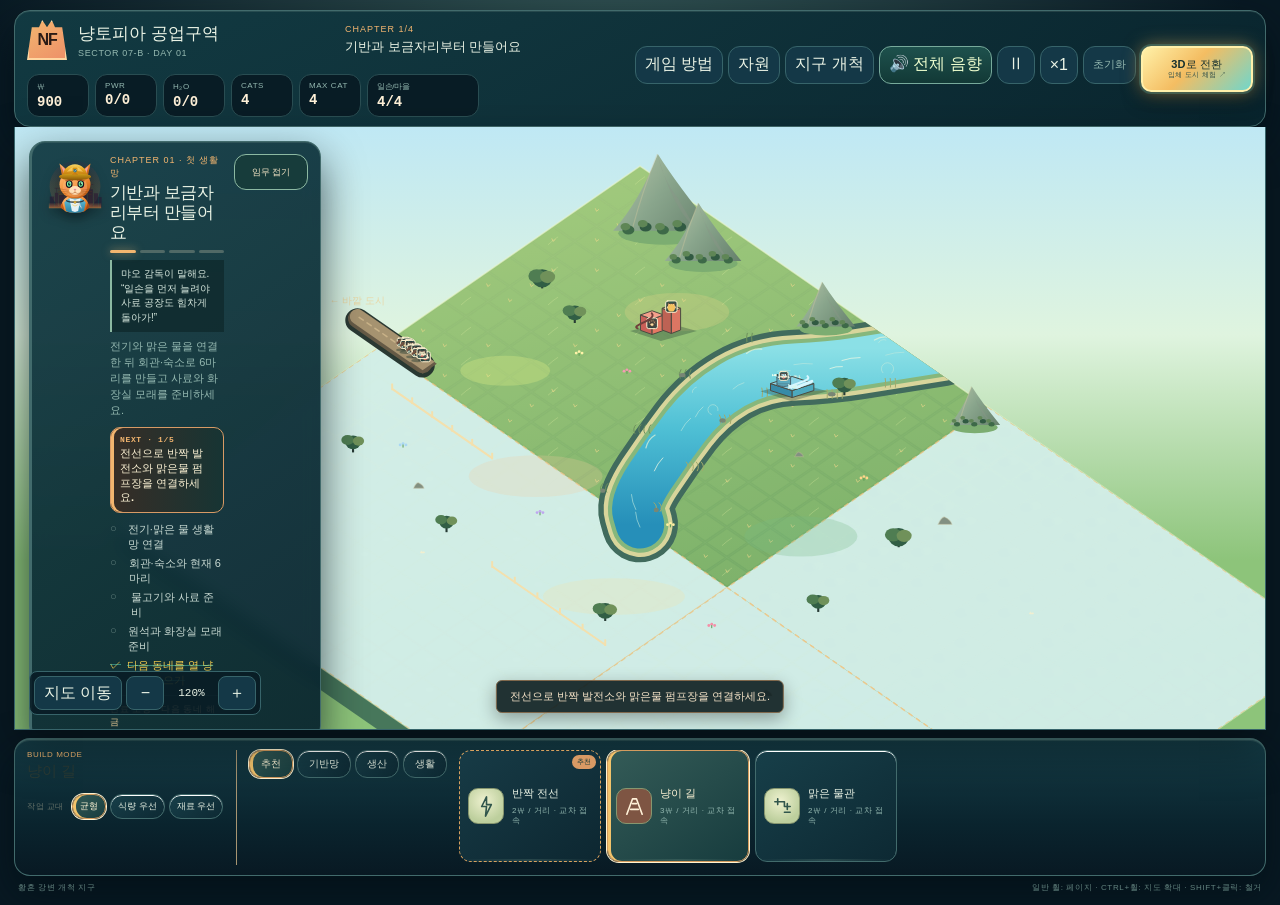
==== index.html @ d32d4d0c "🚀 deploy: publish Nekopolis playtest" ====
<html lang="ko"><head><meta charset="UTF-8"/><meta name="viewport" content="width=device-width,initial-scale=1.0"/><title>냥토피아 공업구역</title>  <script type="module" crossorigin src="./assets/main-FrwGceVy.js"></script>
  <link rel="modulepreload" crossorigin href="./assets/rendering-DnNRE24n.js">
  <link rel="stylesheet" crossorigin href="./assets/main-B0iZHegI.css">
</head><body><div id="root"></div></body></html>
---- assets/main-B0iZHegI.css ----
:root{--ink-950:#081923;--ink-900:#0b202a;--panel-900:#0d2633;--panel-800:#143847;--panel-700:#1d4752;--line:#37646a;--line-soft:#294d52;--land:#3d6850;--water:#287787;--power:#f2c94c;--water-status:#78cfff;--signal:#f2b56f;--select:#ee9168;--text:#eaf3e5;--muted:#94b8b0;--danger:#f17d72;--paper:#fff1d8;color:var(--text);background:var(--ink-950);font-synthesis:none;font-family:Inter,Segoe UI,Noto Sans KR,sans-serif}*{box-sizing:border-box}html,body,#root{min-width:320px;min-height:100%;margin:0}body{background:radial-gradient(circle at 48% -15%,#375b5a 0,var(--ink-950) 52%);overflow-x:hidden}button{font:inherit;color:var(--text);background:var(--panel-800);border:1px solid var(--line);cursor:pointer;border-radius:8px;transition:border-color .16s,background .16s,transform .16s}button:hover{background:var(--panel-700);border-color:var(--signal)}button:focus-visible{outline:3px solid var(--signal);outline-offset:2px}button:disabled{cursor:not-allowed;opacity:.43}small{letter-spacing:.07em}.app-shell{width:min(1760px,100%);min-height:100vh;margin:auto;padding:10px 14px 6px}.command-bar{border:1px solid var(--line);background:linear-gradient(#102d39,#0c222d);border-bottom-color:#b17a4e;border-radius:8px 8px 0 0;grid-template-columns:minmax(240px,1.2fr) minmax(250px,1.1fr) auto auto;align-items:center;gap:14px;height:70px;padding:9px 12px;display:grid;box-shadow:0 10px 28px #0005}.brand{align-items:center;gap:11px;min-width:0;display:flex}.brand-mark{color:#2a1b16;background:linear-gradient(145deg,var(--signal),var(--select));letter-spacing:-.08em;clip-path:polygon(12% 18%,30% 18%,38% 0,50% 18%,62% 0,70% 18%,88% 18%,100% 100%,0 100%);border:2px solid #ffd7a0;place-items:center;width:40px;height:40px;font-weight:900;display:grid}.brand b{font-size:17px;display:block}.brand small{color:var(--muted);margin-top:3px;font-size:9px;display:block}.contract-chip{border-left:1px solid var(--line);min-width:0;padding-left:14px}.contract-chip span{color:var(--signal);letter-spacing:.11em;font-size:9px;display:block}.contract-chip b{text-overflow:ellipsis;white-space:nowrap;margin-top:4px;font-size:13px;display:block;overflow:hidden}.core-resources{gap:6px;display:flex}.resource{border:1px solid var(--line-soft);background:#081c25;border-radius:6px;min-width:62px;padding:6px 9px;position:relative}.resource small{color:var(--muted);font-size:8px;display:block}.resource b{color:var(--paper);margin-top:2px;font:700 14px Consolas,monospace;display:block}.resource i{color:var(--power);font:10px Consolas,monospace;position:absolute;bottom:6px;right:6px}.sim-controls{gap:5px;display:flex}.sim-controls button{min-width:38px;height:38px;padding:0 9px}.sim-controls .reset{color:var(--muted);font-size:11px}.economy-strip{border-inline:1px solid var(--line);border-bottom:1px solid var(--line-soft);background:#0a2029;justify-content:flex-end;gap:8px;padding:8px 10px;display:flex}.economy-strip>div{border-left:1px solid var(--line-soft);grid-template-columns:auto auto;column-gap:9px;min-width:105px;padding:6px 9px;display:grid}.economy-strip span{color:var(--muted);font-size:10px}.economy-strip b{text-align:right;font:700 13px Consolas,monospace}.economy-strip small{color:var(--power);grid-column:1/3;margin-top:2px;font-size:8px}.workspace{flex-direction:column;gap:8px;display:flex}.board{background:var(--ink-900);border:1px solid var(--line);border-top:0;height:clamp(540px,67vh,690px);position:relative;overflow:hidden;box-shadow:0 20px 45px #0005}.board canvas{touch-action:none;cursor:crosshair;width:100%;height:100%;display:block}.mission-card{z-index:3;border:1px solid #8b704d;border-left:3px solid var(--signal);-webkit-backdrop-filter:blur(8px);backdrop-filter:blur(8px);background:linear-gradient(145deg,#102d39f2,#0b202af2);border-radius:8px;grid-template-columns:62px 1fr;gap:10px;width:320px;padding:12px;display:grid;position:absolute;top:14px;left:14px;box-shadow:0 12px 28px #0006}.mission-card img{object-fit:contain;filter:drop-shadow(0 5px 6px #0007);width:62px;height:62px}.mission-copy>span{color:var(--signal);letter-spacing:.11em;font-size:9px}.mission-copy h1{letter-spacing:-.03em;margin:3px 0 4px;font-size:17px;line-height:1.18}.mission-copy p{color:var(--muted);margin:0;font-size:11px;line-height:1.45}.mission-copy ul{gap:4px;margin:9px 0 7px;padding:0;list-style:none;display:grid}.mission-copy li{color:#c8d9d2;gap:6px;font-size:11px;display:flex}.mission-copy li i{color:#617e7c;width:15px;font-style:normal}.mission-copy li.done{color:var(--power);-webkit-text-decoration:line-through #62e6c477;text-decoration:line-through #62e6c477}.mission-copy li.done i{color:var(--power)}.mission-copy>small{color:#e6c995;border-top:1px solid var(--line-soft);padding-top:7px;font-size:9px;display:block}.map-controls{z-index:4;border:1px solid var(--line);background:#091d26e8;border-radius:8px;align-items:center;gap:4px;padding:4px;display:flex;position:absolute;bottom:14px;left:14px}.map-controls button{min-width:38px;height:34px;padding:0 9px}.map-controls button.active{color:#17241f;background:var(--signal)}.map-controls b{text-align:center;min-width:46px;font:11px Consolas,monospace}.notice{z-index:3;color:#f7e5c9;text-align:center;pointer-events:none;background:#101f22e8;border:1px solid #80684c;border-radius:6px;max-width:min(560px,45%);padding:8px 13px;font-size:11px;position:absolute;bottom:16px;left:50%;transform:translate(-50%);box-shadow:0 6px 18px #0005}.inspector{z-index:5;border:1px solid var(--line);border-top:3px solid var(--select);-webkit-backdrop-filter:blur(9px);backdrop-filter:blur(9px);background:linear-gradient(145deg,#102d39f7,#0a202af7);border-radius:8px;width:300px;max-height:calc(100% - 28px);padding:14px;position:absolute;top:14px;right:14px;overflow:auto;box-shadow:0 18px 42px #0008}.close{width:32px;height:32px;padding:0;font-size:19px;position:absolute;top:9px;right:9px}.inspector-title{align-items:center;gap:10px;padding-right:36px;display:flex}.large-icon,.tool-icon{color:var(--signal);place-items:center;display:grid}.large-icon{border:1px solid var(--line);background:#0b202a;border-radius:7px;width:44px;height:44px}.large-icon svg{width:28px}.inspector-title small{color:var(--power);font-size:8px}.inspector h2{margin:3px 0 0;font-size:18px}.health{border-left:3px solid var(--danger);background:#1f2829;gap:2px;margin:13px 0;padding:10px;display:grid}.health.online{border-color:var(--power);background:#102f2c}.health b{font-size:12px}.health span{color:var(--muted);font-size:10px}.connection-grid{grid-template-columns:1fr 1fr;gap:5px;display:grid}.connection-grid span{color:#e5b6aa;background:#3b2527;border:1px solid #6f3d40;border-radius:5px;padding:7px;font-size:10px}.connection-grid span.ok{color:#baf2de;background:#13342f;border-color:#28665b}.description{color:var(--muted);font-size:11px;line-height:1.5}.inspector dl{margin:10px 0}.inspector dl div{border-top:1px solid var(--line-soft);justify-content:space-between;padding:7px 0;font-size:10px;display:flex}.inspector dt{color:var(--muted)}.inspector dd{color:var(--paper);margin:0}.danger{color:#ffc8bd;background:#3b2527;border-color:#7f4444;width:100%;padding:9px}.build-dock{border:1px solid var(--line);background:linear-gradient(#102d39,#0b202a);border-top:2px solid #805d43;border-radius:0 0 8px 8px;grid-template-rows:auto auto;grid-template-columns:minmax(250px,.8fr) auto minmax(430px,1.8fr);column-gap:12px;min-height:138px;padding:10px 12px;display:grid;box-shadow:0 14px 30px #0004}.dock-head{border-right:1px solid var(--line-soft);grid-row:1/3;grid-template-columns:auto 1fr;align-content:start;gap:5px 10px;padding-right:12px;display:grid}.dock-head>div:first-child small{color:var(--signal);font-size:8px;display:block}.dock-head>div:first-child b{margin-top:3px;font-size:15px;display:block}.dock-head>span{color:var(--muted);font-size:10px;line-height:1.4}.work-policy{grid-column:1/3;align-items:center;gap:4px;margin-top:8px;display:flex}.work-policy small{color:var(--muted);margin-right:4px;font-size:8px}.work-policy button{padding:5px 7px;font-size:9px}.work-policy button.active,.tool-tabs button.active{color:#182720;background:var(--signal);border-color:#ffd698}.tool-tabs{align-self:start;gap:4px;display:flex}.tool-tabs button{padding:6px 11px;font-size:10px}.tool-row{scrollbar-color:var(--line) transparent;grid-area:1/3/3;align-items:stretch;gap:6px;padding-bottom:3px;display:flex;overflow-x:auto}.tool{text-align:left;background:#0b202a;flex:0 0 142px;grid-template-columns:36px minmax(82px,1fr);align-items:center;gap:8px;min-height:68px;padding:8px;display:grid}.tool.selected{border-color:var(--select);box-shadow:inset 0 -3px var(--select);background:#293735}.tool-icon{width:36px;height:36px;color:var(--muted);border:1px solid var(--line-soft);background:#122f38;border-radius:6px}.tool-icon svg{width:23px;height:23px}.tool.selected .tool-icon{color:var(--paper);background:#7e5543}.tool span b{font-size:11px;display:block}.tool span small{color:var(--muted);margin-top:5px;font-size:8px;line-height:1.3;display:block}footer{color:#63837f;letter-spacing:.08em;text-transform:uppercase;justify-content:space-between;padding:6px 4px;font-size:8px;display:flex}.upgrade-panel{background:linear-gradient(135deg,#081c25,#12313a);border:1px solid #d3a85d;border-radius:8px;gap:7px;margin:10px 0;padding:10px;display:grid;box-shadow:inset 0 0 0 1px #f7d98b22}.upgrade-panel b{color:var(--signal);font-size:12px}.upgrade-panel small{color:var(--muted);overflow-wrap:anywhere;font-size:11px;line-height:1.45}.upgrade-panel button{color:#fff5cc;cursor:pointer;background:#274b49;border:1px solid #d6ae63;border-radius:5px;min-height:36px}.upgrade-panel button:disabled{opacity:.55;cursor:not-allowed}.upgrade-panel button{background:#815936;border-color:#c38b58;min-height:38px;padding:7px;font-size:11px}.upgrade-panel button:disabled{border-color:var(--line-soft);color:#b5c3bc;opacity:1;background:#182d34}.build-dock{background:linear-gradient(#14333e 0,#0a202a 62%,#081923 100%);box-shadow:0 -14px 34px #03101499,inset 0 1px #65807a55}.tool{background:linear-gradient(145deg,#173b46,#0d2731);border-color:#365c60;position:relative;overflow:hidden;box-shadow:inset 0 1px #ffffff0b}.tool:after{content:"";opacity:.7;background:linear-gradient(90deg,#0000,#789b8c55,#0000);height:2px;position:absolute;inset:auto 0 0}.tool:hover{transform:translateY(-2px);box-shadow:0 7px 14px #020c1188,inset 0 1px #ffffff18}.tool.selected{box-shadow:inset 3px 0 var(--signal),0 0 0 1px #d99a6466;background:linear-gradient(145deg,#244d51,#15363c)}.tool.guide-match{border-color:#d78752;box-shadow:0 0 0 2px #f2b56f99,0 0 18px #f2b56f55}.tool.guide-match:not(.selected){transform:translateY(-1px)}.tool-icon{background:radial-gradient(circle at 45% 35%,#355c59,#132c33 70%);border:1px solid #426b68;border-radius:5px}.inspector{background:linear-gradient(#12333e 0,#0b222c 58%,#071a22 100%);box-shadow:-18px 0 40px #020b1099,inset 1px 0 #78928b33}.inspector-title{border-bottom:1px solid #35565a;padding-bottom:10px}.large-icon{background:radial-gradient(circle at 38% 32%,#3a625d,#122a32 72%);box-shadow:inset 0 0 0 1px #6b898155}.health{border-left-width:3px}.flow-meter{background:#071a22;border:1px solid #2d5257;height:24px;margin:8px 0;position:relative;overflow:hidden}.flow-meter>span{background:linear-gradient(90deg,#2d776a,#6bd7b7);transition:width .35s;position:absolute;inset:0 auto 0 0;box-shadow:0 0 14px #62e6c477}.flow-meter>small{z-index:1;color:#f1f5df;letter-spacing:.08em;padding:5px 7px;font:700 9px Consolas,monospace;display:block;position:relative}.economy-strip{grid-template-columns:repeat(6,minmax(0,1fr));display:grid}.courier-card{z-index:7;-webkit-backdrop-filter:blur(8px);backdrop-filter:blur(8px);background:linear-gradient(135deg,#102f3aee,#0a1d28ee);border:1px solid #6f6253;border-left:3px solid #a7744e;grid-template-columns:46px 1fr;gap:9px;width:304px;padding:10px;display:grid;position:absolute;top:18px;right:18px;box-shadow:0 14px 32px #020c1299}.courier-card.ready{border-color:#d4975d #d4975d #d4975d #f2b56f}.courier-card>div:nth-child(2){min-width:0}.courier-card small{color:#d7a66d;letter-spacing:.12em;font:700 8px Consolas,monospace;display:block}.courier-card b{color:#fff0d0;margin-top:3px;font-size:12px;display:block}.courier-card p{color:#9fbab3;margin:4px 0 0;font-size:9px}.courier-card button{background:#6e4d35;border-color:#a77854;grid-column:1/-1;min-height:34px;font-size:10px}.courier-card button:disabled{color:#78918c;opacity:1;background:#112934;border-color:#2f5053}.courier-beacon{background:radial-gradient(circle,#f4ca8277 0,#a75c3550 36%,#102b3500 72%);border:1px solid #a77650;place-items:center;width:44px;height:44px;position:relative;display:grid!important}.courier-beacon i{border:2px solid #f4ca82;width:18px;height:18px;animation:1.8s ease-in-out infinite beacon-pulse;position:absolute;transform:rotate(45deg)}.courier-beacon span{color:#fff0c0;font-weight:900;position:relative}.courier-card.ready .courier-beacon{box-shadow:0 0 20px #f0a86066}@keyframes beacon-pulse{50%{opacity:.45;transform:rotate(45deg)scale(1.28)}}.build-dock{color:#293c36;background:linear-gradient(#f4ead1 0,#dfcfaa 64%,#c9b58c 100%);border-color:#8f7c5b;box-shadow:0 -12px 28px #25352b55,inset 0 1px #fff9e7}.build-dock button{color:#2b4039}.dock-head{border-right-color:#a79572}.dock-head small,.dock-head>span,.tool small{color:#667269}.dock-head b{color:#293a35}.tool,.tool-tabs button,.work-policy button{background:linear-gradient(145deg,#fff8e7,#e8d8b7);border-color:#aa9369;box-shadow:inset 0 1px #fff}.tool:hover{background:#fffaf0;border-color:#8c6b46;box-shadow:0 7px 14px #675b4433,inset 0 1px #fff}.tool.selected,.tool-tabs button.active,.work-policy button.active{color:#fff8e8;background:linear-gradient(145deg,#966746,#75503b);border-color:#5f4133;box-shadow:inset 3px 0 #f2c36b,0 0 0 1px #fff3d0}.tool-icon{color:#31564c;background:radial-gradient(circle at 45% 35%,#eef1cf,#bdcf9d 72%);border-color:#87966f}.resource:last-child{min-width:112px}.resource:last-child small{white-space:nowrap;letter-spacing:-.04em}@media (width<=1500px){.command-bar{grid-template-columns:1fr 1fr auto}.core-resources{grid-area:2/1/auto/3}.command-bar{height:auto}.contract-chip{border-left:0}.sim-controls{grid-area:1/3/3}.build-dock{grid-template-columns:210px auto 1fr}.dock-head>span{display:none}.mission-card{width:292px}.inspector{width:280px}}@media (width<=720px){.app-shell{flex-direction:column;height:100svh;min-height:0;padding:0;display:flex}.command-bar{border-radius:0;flex:none;grid-template-rows:auto auto;grid-template-columns:1fr auto;gap:6px;height:auto;padding:7px 8px;display:grid}.brand-mark{width:36px;height:36px;font-size:11px}.brand b{font-size:13px}.brand small{font-size:7px}.contract-chip{grid-area:2/1/auto/2;padding:0}.contract-chip span{font-size:7px}.contract-chip b{font-size:11px}.core-resources{grid-area:1/2;gap:3px}.resource{min-width:44px;min-height:44px;padding:5px 6px}.resource small{font-size:6px}.resource b{font-size:11px}.resource i{display:none}.sim-controls{grid-area:2/2;justify-self:end}.sim-controls button{min-width:44px;height:44px;padding:0 7px;font-size:10px}.sim-controls button:first-child,.sim-controls .reset{display:none}.economy-strip{z-index:20;grid-template-columns:repeat(3,1fr);padding:6px;display:grid;position:absolute;top:68px;left:6px;right:6px}.economy-strip>div{min-width:0;padding:4px}.workspace{flex:1;gap:0;min-height:0}.board{border-inline:0;flex:1;height:auto;min-height:0}.mission-card{grid-template-columns:48px 1fr;gap:7px;width:calc(100% - 14px);padding:8px;top:7px;left:7px}.mission-card img{width:48px;height:48px}.mission-copy>span{font-size:7px}.mission-copy h1{margin:2px 0;font-size:13px}.mission-copy p{display:none}.mission-copy ul{grid-template-columns:1fr 1fr;gap:3px 7px;margin:5px 0}.mission-copy li{font-size:9px}.mission-copy>small{padding-top:4px;font-size:7px}.map-controls{bottom:42px;left:7px}.map-controls button{min-width:35px;height:32px;font-size:10px}.notice{white-space:nowrap;text-overflow:ellipsis;max-width:none;padding:6px;font-size:9px;bottom:7px;left:7px;right:7px;overflow:hidden;transform:none}.inspector{border-top:3px solid var(--select);border-radius:10px 10px 0 0;width:100%;max-height:58%;padding:11px 12px;inset:auto 0 0}.inspector-title{padding-right:34px}.large-icon{width:36px;height:36px}.large-icon svg{width:23px}.inspector h2{font-size:15px}.health{margin:8px 0;padding:7px}.description{display:none}.connection-grid span{padding:5px}.inspector dl{margin:6px 0}.build-dock{border-inline:0;border-radius:0;flex:0 0 174px;grid-template-rows:auto auto 1fr;grid-template-columns:1fr;gap:5px;min-height:0;padding:6px 7px;display:grid}.dock-head{border:0;grid-area:1/1;align-items:center;gap:7px;padding:0;display:flex}.dock-head>div:first-child{min-width:84px}.dock-head>div:first-child small{font-size:6px}.dock-head>div:first-child b{margin:0;font-size:11px}.dock-head>span{display:none}.work-policy{grid-column:auto;margin:0 0 0 auto}.work-policy small{display:none}.work-policy button{min-height:30px;padding:4px 6px;font-size:8px}.tool-tabs{grid-row:2;overflow-x:auto}.tool-row{grid-area:3/1;gap:5px}.tool{flex-basis:124px;grid-template-columns:32px 1fr;min-height:57px;padding:6px}.tool-icon{width:32px;height:32px}.tool-icon svg{width:20px}.tool span b{font-size:10px}.tool span small{margin-top:3px;font-size:7px}footer{display:none}.map-controls button{min-width:44px;height:44px}.close{width:44px;height:44px}.build-dock{flex-basis:202px}.work-policy button{min-width:44px;min-height:44px;padding:5px 8px}.tool-tabs button{min-height:44px;padding:5px 14px}.tool{min-height:64px}.danger{min-height:44px}}@media (width<=390px){.core-resources .resource:nth-child(2),.core-resources .resource:nth-child(3){display:none}.mission-copy li{font-size:8px}.build-dock{flex-basis:198px}.work-policy button{padding-inline:7px}}@media (width<=720px){.courier-card{grid-template-columns:34px minmax(0,1fr) 94px;align-items:center;gap:6px;width:auto;padding:6px;top:112px;left:7px;right:7px}.courier-beacon{width:32px;height:32px}.courier-beacon i{width:13px;height:13px}.courier-card b{font-size:9px}.courier-card p{display:none}.courier-card button{grid-column:auto;min-height:44px;padding:4px;font-size:9px}.economy-strip{grid-template-columns:repeat(3,1fr)}.tool:hover{transform:none}.inspector{box-shadow:0 -18px 40px #020b10bb}}.board>.map-layer{will-change:transform;width:100%;height:100%;display:block;position:absolute;inset:0}.terrain-layer{z-index:0;pointer-events:none}.dynamic-layer{z-index:1;background:0 0}.perf-hud{z-index:9;pointer-events:none;background:#06171ddd;border:1px solid #62e6c488;gap:2px;min-width:116px;padding:7px 9px;display:grid;position:absolute;bottom:46px;right:10px;box-shadow:0 8px 20px #0008}.perf-hud b{color:#dfffea;font:700 12px Consolas,monospace}.perf-hud span{color:#91cabb;letter-spacing:.08em;font:700 8px Consolas,monospace}.mission-card{grid-template-columns:56px minmax(0,1fr) auto}.mission-toggle{color:#f8e8c8;background:#173c3b;border-color:#8cb9a2;align-self:start;min-width:74px;min-height:36px;padding:6px 8px;font-size:9px;font-weight:800}.mission-card.compact{align-items:center;width:min(330px,100% - 14px)}.mission-card.compact img{width:42px;height:42px}.mission-card.compact .mission-copy p,.mission-card.compact .mission-copy ul,.mission-card.compact .mission-copy>small{display:none}.mission-card.compact .mission-copy h1{margin:2px 0;font-size:13px}@media (width<=720px){.mission-card.compact{grid-template-columns:42px minmax(0,1fr) 74px;width:min(292px,100% - 14px);min-height:60px;right:auto}.mission-card.compact .mission-copy>span{font-size:7px}.mission-toggle{min-height:44px}.mission-card.expanded{grid-template-columns:48px minmax(0,1fr) 74px}.mission-card.expanded .mission-toggle{min-height:44px}}.utility-guide{background:#09272a;border-left:2px solid #6ec8bd;gap:2px;min-width:210px;padding:5px 8px;display:grid}.utility-guide span{color:#dff8ee;align-items:center;gap:6px;font-size:9px;font-weight:800;display:flex}.utility-guide small{color:#86a9a2;font-size:7px;line-height:1.35}.utility-guide i{border-radius:3px;width:18px;height:3px}.utility-guide i.wire{background:#f4c84f;box-shadow:0 0 6px #f4c84f}.utility-guide i.pipe{background:#66c9ef;height:6px;box-shadow:inset 0 -2px #287d9d}.utility-cut{color:#fff3d5;white-space:nowrap;background:#6b4335;border-color:#d59065;min-height:34px;padding:6px 10px;font-size:9px;font-weight:800}.utility-cut:not(:disabled):hover{background:#8a503b}.utility-cut:disabled{color:#8ba09a;background:#172c31;border-color:#456064}@media (width<=720px){.dock-head .utility-guide{flex:1;min-width:0;padding:4px 6px}.utility-guide small{display:none}.dock-head .utility-cut{max-width:82px;min-height:44px;padding-inline:5px}}@media (prefers-reduced-motion:reduce){*{transition:none!important;animation:none!important}}.audio-control{white-space:nowrap;min-width:82px;color:#efffcf!important;background:linear-gradient(#1e514d,#123936)!important;border-color:#77aa9b!important}.audio-control:hover{background:#28625a!important;border-color:#f0c777!important}@media (width<=720px){.sim-controls .audio-control{min-width:66px;padding-inline:6px;font-size:8px}}.sim-controls .view-switch{color:#17312e;white-space:nowrap;transform-origin:50%;background:linear-gradient(135deg,#fff1a8 0,#f4bd62 45%,#71d6cb 100%);border:2px solid #fff0aa;border-radius:10px;align-content:center;place-items:center;min-width:112px;height:46px;padding:4px 12px;font-weight:900;line-height:1.05;text-decoration:none;transition:filter .16s,transform .16s,box-shadow .16s;animation:2.4s ease-in-out infinite viewSwitchGlow;display:grid;position:relative;box-shadow:0 0 0 2px #65d7c633,0 0 18px #f4bd6288,0 8px 18px #020b0d88}.sim-controls .view-switch span{letter-spacing:.02em;font-size:11px}.sim-controls .view-switch small{color:#35534b;letter-spacing:.04em;font-size:7px;font-weight:900}.sim-controls .view-switch:hover{filter:brightness(1.08);transform:translateY(-2px)scale(1.03);box-shadow:0 0 0 3px #8ff3df55,0 0 24px #f6cf73cc,0 10px 22px #020b0daa}.sim-controls .view-switch:focus-visible{outline-offset:3px;outline:3px solid #fff7c4}@keyframes viewSwitchGlow{0%,to{box-shadow:0 0 0 2px #65d7c633,0 0 14px #f4bd6266,0 8px 18px #020b0d88}50%{box-shadow:0 0 0 3px #65d7c655,0 0 24px #f4bd62aa,0 8px 20px #020b0d99}}@media (width<=720px){.sim-controls .view-switch{min-width:86px;height:44px;padding:3px 7px}.sim-controls .view-switch span{font-size:9px}.sim-controls .view-switch small{font-size:6px}}.tool.guide-match:not(.selected){box-shadow:none;background:linear-gradient(145deg,#173b46,#0d2731);border:1px dashed #d9a25f;position:relative;transform:none}.tool.guide-match:not(.selected):before{content:"추천";color:#183b38;z-index:2;background:#d99a64;border-radius:999px;padding:2px 5px;font-size:7px;font-weight:900;position:absolute;top:4px;right:4px}.district-panel{z-index:19;color:#25443d;background:linear-gradient(155deg,#fff4d9f5,#f5d7aeef 58%,#c9efe2f5);border:1px solid #e7bb7b;border-radius:18px;width:min(410px,100% - 28px);padding:16px;position:absolute;top:82px;right:14px;box-shadow:0 18px 44px #152d2b66,inset 0 3px #fff8e488}.district-panel-head{justify-content:space-between;align-items:start;gap:12px;display:flex}.district-panel-head small{color:#b36d45;letter-spacing:.12em;font:800 9px Consolas,monospace}.district-panel h2{color:#27453c;margin:4px 0 0;font-size:18px}.district-panel p{color:#557067;margin:10px 0 12px;font-size:11px;line-height:1.45}.district-panel .close{color:#704d3a;background:#fff4dc;border-color:#d6a66f;border-radius:12px}.district-list{gap:7px;display:grid}.district-row{background:#fff8e7cc;border:1px solid #d6b47e;border-radius:14px;grid-template-columns:minmax(0,1fr) auto;align-items:center;gap:10px;padding:9px 10px;display:grid;box-shadow:0 2px #fff}.district-row b{color:#3c574b;font-size:12px;display:block}.district-row small{color:#718075;margin-top:3px;font-size:9px;line-height:1.3;display:block}.district-row button{color:#fff8e7;white-space:nowrap;background:#df9861;border-color:#b66c48;border-radius:11px;min-height:34px;padding:6px 9px;font-size:10px;font-weight:800}.district-row button:disabled{color:#f8f5e5;opacity:.75;background:#b7b6a5;border-color:#9f9f91}.district-status{color:#317255;background:#c5ead2;border-radius:999px;padding:5px 8px;font:800 9px Consolas,monospace}@media (width<=720px){.district-panel{border-radius:16px;width:calc(100% - 14px);padding:12px;top:7px;right:7px}.district-panel h2{font-size:15px}.district-panel p{margin:7px 0;font-size:10px}.district-row{border-radius:12px;padding:8px}.district-row button{min-height:40px}.district-panel .close{width:40px;height:40px}}.command-bar,.mission-card,.inspector,.build-dock,.economy-strip,.courier-card,.help-card{border-radius:18px}.command-bar button,.mission-card button,.inspector button,.build-dock button,.courier-card button,.help-card button,.tool,.resource{border-radius:12px}.tool-icon,.large-icon,.health,.next-action,.utility-guide{border-radius:10px}.tutorial-modal{z-index:80;-webkit-backdrop-filter:blur(5px);backdrop-filter:blur(5px);background:#09232d88;place-items:center;padding:18px;display:grid;position:fixed;inset:0}.tutorial-modal-card{color:#28443d;background:linear-gradient(155deg,#fff8e6,#f5dfba 56%,#ccefe3);border:2px solid #e5b56e;border-radius:24px;width:min(460px,100%);padding:24px;position:relative;box-shadow:0 28px 70px #071c2499,inset 0 3px #fff}.tutorial-modal-card>small{color:#b66b45;letter-spacing:.13em;font:900 9px Consolas,monospace}.tutorial-modal-card h2{color:#31564c;margin:6px 40px 8px 0;font-size:24px}.tutorial-modal-card p{color:#61756e;margin:0 0 14px;font-size:12px;line-height:1.5}.tutorial-modal-card ul{gap:7px;margin:0 0 16px;padding:0;list-style:none;display:grid}.tutorial-modal-card li{background:#fffaf0;border:1px solid #d9bd89;border-radius:14px;gap:2px;padding:10px 12px;display:grid}.tutorial-modal-card li b{color:#3f5b50;font-size:12px}.tutorial-modal-card li span{color:#738079;font-size:10px}.tutorial-modal-card .close{color:#754e3b;background:#fff4dc;border-color:#d5a36b;border-radius:50%;width:38px;height:38px;position:absolute;top:12px;right:12px}.tutorial-modal-card button:not(.close){color:#fff9e8;background:linear-gradient(#ef9b61,#d4774d);border-color:#b86142;border-radius:14px;width:100%;min-height:44px;font-weight:900}@media (width<=720px){.command-bar,.mission-card,.inspector,.build-dock,.economy-strip,.courier-card,.help-card{border-radius:14px}.tutorial-modal{padding:10px}.tutorial-modal-card{border-radius:20px;padding:19px}.tutorial-modal-card h2{font-size:20px}}.chapter-track{grid-template-columns:repeat(4,1fr);gap:4px;margin:7px 0;display:grid}.chapter-track i{background:#506966;border-radius:3px;height:3px}.chapter-track i.done{background:#7fbf91}.chapter-track i.active{background:#f2b56f;box-shadow:0 0 9px #f2b56f99}.mission-copy blockquote{color:#d8e9df;background:#0b2526aa;border-left:2px solid #8cb9a2;margin:7px 0;padding:7px 9px;font-size:10px;font-style:normal;line-height:1.45}.next-action{background:linear-gradient(90deg,#3b2c23e8,#173432e8);border:1px solid #d89a65;gap:2px;margin:8px 0;padding:7px 9px;display:grid;box-shadow:inset 3px 0 #f2b56f}.next-action small{color:#f2b56f;letter-spacing:.08em;font:800 8px Consolas,monospace}.next-action b{color:#fff5d7;font-size:11px;line-height:1.35}.mission-card.compact .mission-copy blockquote,.mission-card.compact .mission-copy .chapter-track{display:none}.mission-card.compact .next-action{margin:3px 0;padding:4px 7px}.mission-card.compact .next-action small{display:none}.mission-card.compact .next-action b{white-space:nowrap;text-overflow:ellipsis;font-size:9px;overflow:hidden}.help-card{z-index:18;color:#eaf4e9;background:linear-gradient(160deg,#123a3bfa,#071d25fa);border:1px solid #769e91;width:min(350px,100% - 24px);padding:18px;position:absolute;top:84px;right:12px;box-shadow:0 22px 48px #000b}.help-card>small{color:#f2b56f;letter-spacing:.12em;font:800 9px Consolas,monospace}.help-card h2{margin:5px 34px 12px 0;font-size:18px}.help-card ol{counter-reset:manual;gap:8px;margin:0;padding:0;list-style:none;display:grid}.help-card li{counter-increment:manual;border-top:1px solid #45645e;grid-template-columns:90px 1fr;gap:8px;padding:7px;display:grid}.help-card li b:before{content:counter(manual) ". ";color:#f2b56f}.help-card li b{font-size:10px}.help-card li span,.help-card p{color:#bcd0c8;font-size:9px;line-height:1.5}.help-card a{text-align:center;color:#ffeac8;border:1px solid #d99a64;margin-top:10px;padding:9px;font-size:10px;font-weight:800;text-decoration:none;display:block}.help-card .close{position:absolute;top:8px;right:8px}@media (width<=720px){.sim-controls button:first-child{display:block}.sim-controls button:nth-child(2){display:none}.help-card{width:auto;top:7px;left:7px;right:7px}.mission-card.expanded .mission-copy blockquote{font-size:8px}.mission-card.expanded .next-action b{font-size:9px}.mission-card.expanded{max-height:56%;overflow:auto}.chapter-track{margin:4px 0}}.command-bar,.mission-card,.inspector,.build-dock,.economy-strip,.courier-card,.help-card{background:linear-gradient(145deg,#123b43f2,#09252ef2);border-color:#426b6c;border-radius:16px;box-shadow:0 18px 42px #020e14a8,inset 0 1px #d5f0d51c}.build-dock{color:#eaf3e5;background:linear-gradient(#143b45 0,#0a242e 62%,#081923 100%)}.build-dock button,.tool,.tool-tabs button,.work-policy button{color:#eaf3e5;background:linear-gradient(145deg,#173f49,#0d2933);border-color:#426b6c}.tool:hover{background:#204b50;border-color:#e8b76a}.tool.selected,.tool-tabs button.active,.work-policy button.active{color:#fff5d7;background:linear-gradient(145deg,#345b57,#173c3e);border-color:#d39b5e}.district-panel{color:#eaf3e5;background:linear-gradient(145deg,#123b43f5,#09252ef5);border-color:#d39b5e}.district-panel h2,.district-row b{color:#fff0cf}.district-panel p,.district-row small{color:#a8c2b8}.district-row{background:#12343bcc;border-color:#426b6c}.district-row.locked{background:#0d2a33bb}.district-panel .close{color:#fff0cf;background:#173f43;border-color:#6f9a8d}.district-row button{color:#fff5d7;background:#855d3c;border-color:#d39b5e}.tutorial-modal{pointer-events:auto}.tutorial-modal-card{color:#eaf3e5;background:linear-gradient(145deg,#123f47,#09252e 70%);border:1px solid #d39b5e;border-radius:18px;width:min(460px,100%);padding:24px;box-shadow:0 28px 70px #020e14cc,inset 0 1px #fff4d522}.tutorial-modal-card>small{color:#f2b56f}.tutorial-modal-card h2{color:#fff0cf}.tutorial-modal-card p{color:#aec6ba}.tutorial-modal-card li{background:#0d3038;border-color:#426b6c;border-radius:12px}.tutorial-modal-card li b{color:#fff0cf}.tutorial-modal-card li span{color:#a8c2b8}.tutorial-modal-card .close{color:#fff0cf;background:#173f43;border-color:#6f9a8d}.tutorial-modal-card button:not(.close){color:#fff7dc;background:linear-gradient(#b47a48,#785035);border-color:#e0ad68;border-radius:12px}
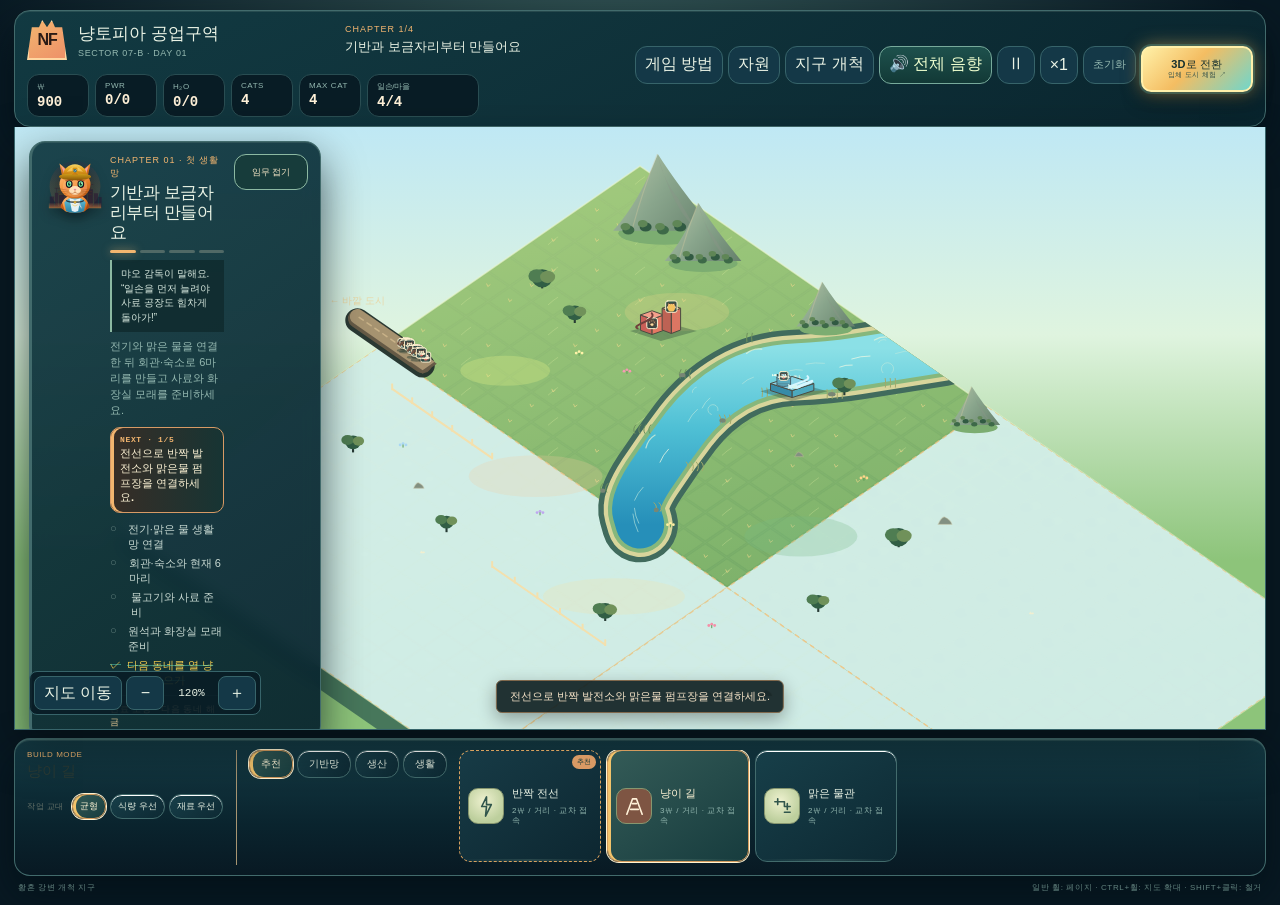
==== commit 0c25ecc7: "🚀 deploy: update playtest and add feedback form" ====
--- a/index.html
+++ b/index.html
@@ -1,4 +1,4 @@
-<html lang="ko"><head><meta charset="UTF-8"/><meta name="viewport" content="width=device-width,initial-scale=1.0"/><title>냥토피아 공업구역</title>  <script type="module" crossorigin src="./assets/main-FrwGceVy.js"></script>
+<html lang="ko"><head><meta charset="UTF-8"/><meta name="viewport" content="width=device-width,initial-scale=1.0"/><title>냥토피아 공업구역</title>  <script type="module" crossorigin src="./assets/main-CfvuhBKd.js"></script>
   <link rel="modulepreload" crossorigin href="./assets/rendering-DnNRE24n.js">
   <link rel="stylesheet" crossorigin href="./assets/main-B0iZHegI.css">
 </head><body><div id="root"></div></body></html>
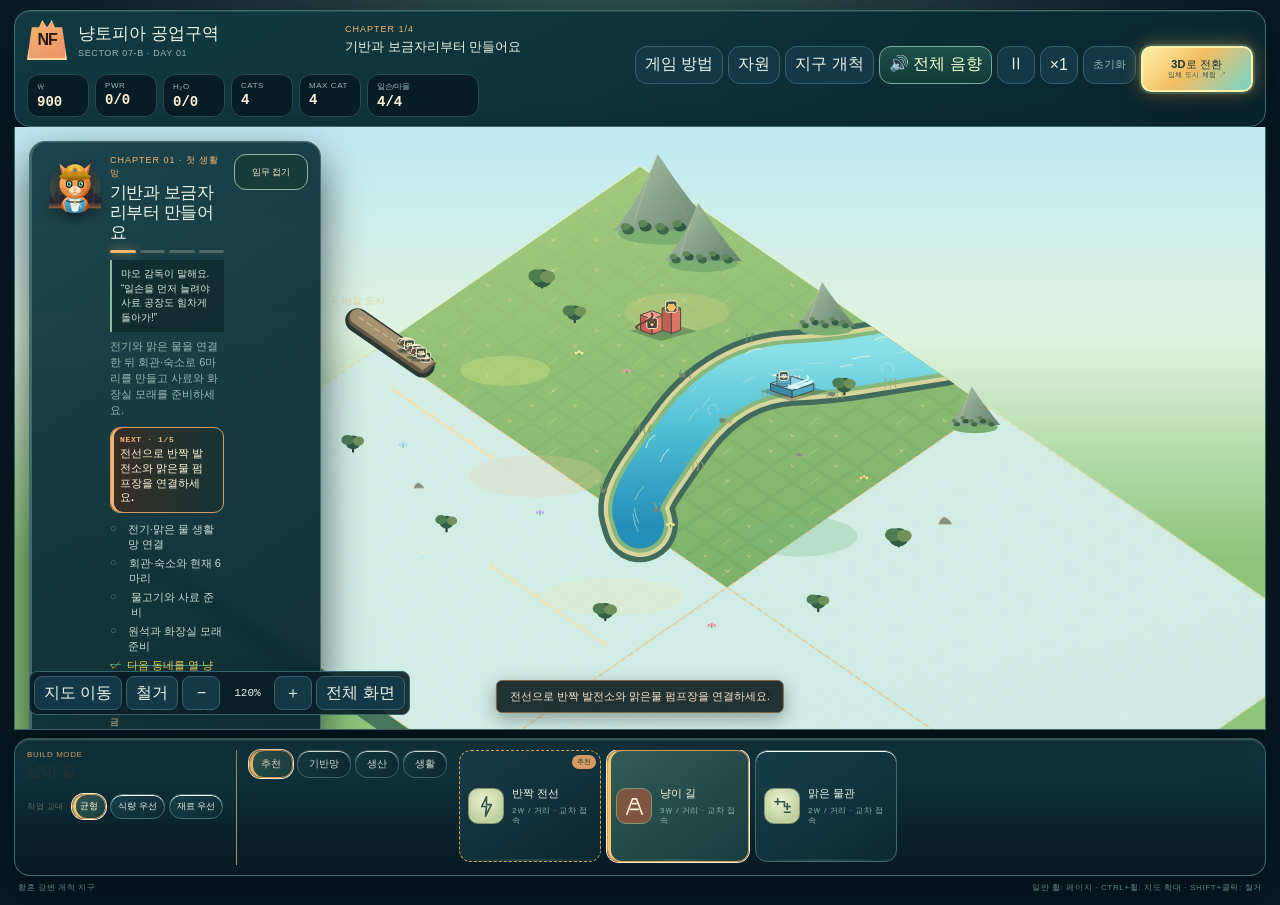
==== commit d391252e: "📱 deploy: publish mobile UX overhaul" ====
--- a/index.html
+++ b/index.html
@@ -1,4 +1,4 @@
-<html lang="ko"><head><meta charset="UTF-8"/><meta name="viewport" content="width=device-width,initial-scale=1.0"/><title>냥토피아 공업구역</title>  <script type="module" crossorigin src="./assets/main-CfvuhBKd.js"></script>
+<html lang="ko"><head><meta charset="UTF-8"/><meta name="viewport" content="width=device-width,initial-scale=1.0"/><title>냥토피아 공업구역</title>  <script type="module" crossorigin src="./assets/main-DoWwz4a5.js"></script>
   <link rel="modulepreload" crossorigin href="./assets/rendering-DnNRE24n.js">
-  <link rel="stylesheet" crossorigin href="./assets/main-B0iZHegI.css">
+  <link rel="stylesheet" crossorigin href="./assets/main-DNYCekhL.css">
 </head><body><div id="root"></div></body></html>
--- a/assets/main-DNYCekhL.css
+++ b/assets/main-DNYCekhL.css
@@ -0,0 +1 @@
+:root{--ink-950:#081923;--ink-900:#0b202a;--panel-900:#0d2633;--panel-800:#143847;--panel-700:#1d4752;--line:#37646a;--line-soft:#294d52;--land:#3d6850;--water:#287787;--power:#f2c94c;--water-status:#78cfff;--signal:#f2b56f;--select:#ee9168;--text:#eaf3e5;--muted:#94b8b0;--danger:#f17d72;--paper:#fff1d8;color:var(--text);background:var(--ink-950);font-synthesis:none;font-family:Inter,Segoe UI,Noto Sans KR,sans-serif}*{box-sizing:border-box}html,body,#root{min-width:320px;min-height:100%;margin:0}body{background:radial-gradient(circle at 48% -15%,#375b5a 0,var(--ink-950) 52%);overflow-x:hidden}button{font:inherit;color:var(--text);background:var(--panel-800);border:1px solid var(--line);cursor:pointer;border-radius:8px;transition:border-color .16s,background .16s,transform .16s}button:hover{background:var(--panel-700);border-color:var(--signal)}button:focus-visible{outline:3px solid var(--signal);outline-offset:2px}button:disabled{cursor:not-allowed;opacity:.43}small{letter-spacing:.07em}.app-shell{width:min(1760px,100%);min-height:100vh;margin:auto;padding:10px 14px 6px}.command-bar{border:1px solid var(--line);background:linear-gradient(#102d39,#0c222d);border-bottom-color:#b17a4e;border-radius:8px 8px 0 0;grid-template-columns:minmax(240px,1.2fr) minmax(250px,1.1fr) auto auto;align-items:center;gap:14px;height:70px;padding:9px 12px;display:grid;box-shadow:0 10px 28px #0005}.brand{align-items:center;gap:11px;min-width:0;display:flex}.brand-mark{color:#2a1b16;background:linear-gradient(145deg,var(--signal),var(--select));letter-spacing:-.08em;clip-path:polygon(12% 18%,30% 18%,38% 0,50% 18%,62% 0,70% 18%,88% 18%,100% 100%,0 100%);border:2px solid #ffd7a0;place-items:center;width:40px;height:40px;font-weight:900;display:grid}.brand b{font-size:17px;display:block}.brand small{color:var(--muted);margin-top:3px;font-size:9px;display:block}.contract-chip{border-left:1px solid var(--line);min-width:0;padding-left:14px}.contract-chip span{color:var(--signal);letter-spacing:.11em;font-size:9px;display:block}.contract-chip b{text-overflow:ellipsis;white-space:nowrap;margin-top:4px;font-size:13px;display:block;overflow:hidden}.core-resources{gap:6px;display:flex}.resource{border:1px solid var(--line-soft);background:#081c25;border-radius:6px;min-width:62px;padding:6px 9px;position:relative}.resource small{color:var(--muted);font-size:8px;display:block}.resource b{color:var(--paper);margin-top:2px;font:700 14px Consolas,monospace;display:block}.resource i{color:var(--power);font:10px Consolas,monospace;position:absolute;bottom:6px;right:6px}.sim-controls{gap:5px;display:flex}.sim-controls button{min-width:38px;height:38px;padding:0 9px}.sim-controls .reset{color:var(--muted);font-size:11px}.economy-strip{border-inline:1px solid var(--line);border-bottom:1px solid var(--line-soft);background:#0a2029;justify-content:flex-end;gap:8px;padding:8px 10px;display:flex}.economy-strip>div{border-left:1px solid var(--line-soft);grid-template-columns:auto auto;column-gap:9px;min-width:105px;padding:6px 9px;display:grid}.economy-strip span{color:var(--muted);font-size:10px}.economy-strip b{text-align:right;font:700 13px Consolas,monospace}.economy-strip small{color:var(--power);grid-column:1/3;margin-top:2px;font-size:8px}.workspace{flex-direction:column;gap:8px;display:flex}.board{background:var(--ink-900);border:1px solid var(--line);border-top:0;height:clamp(540px,67vh,690px);position:relative;overflow:hidden;box-shadow:0 20px 45px #0005}.board canvas{touch-action:none;cursor:crosshair;width:100%;height:100%;display:block}.mission-card{z-index:3;border:1px solid #8b704d;border-left:3px solid var(--signal);-webkit-backdrop-filter:blur(8px);backdrop-filter:blur(8px);background:linear-gradient(145deg,#102d39f2,#0b202af2);border-radius:8px;grid-template-columns:62px 1fr;gap:10px;width:320px;padding:12px;display:grid;position:absolute;top:14px;left:14px;box-shadow:0 12px 28px #0006}.mission-card img{object-fit:contain;filter:drop-shadow(0 5px 6px #0007);width:62px;height:62px}.mission-copy>span{color:var(--signal);letter-spacing:.11em;font-size:9px}.mission-copy h1{letter-spacing:-.03em;margin:3px 0 4px;font-size:17px;line-height:1.18}.mission-copy p{color:var(--muted);margin:0;font-size:11px;line-height:1.45}.mission-copy ul{gap:4px;margin:9px 0 7px;padding:0;list-style:none;display:grid}.mission-copy li{color:#c8d9d2;gap:6px;font-size:11px;display:flex}.mission-copy li i{color:#617e7c;width:15px;font-style:normal}.mission-copy li.done{color:var(--power);-webkit-text-decoration:line-through #62e6c477;text-decoration:line-through #62e6c477}.mission-copy li.done i{color:var(--power)}.mission-copy>small{color:#e6c995;border-top:1px solid var(--line-soft);padding-top:7px;font-size:9px;display:block}.map-controls{z-index:4;border:1px solid var(--line);background:#091d26e8;border-radius:8px;align-items:center;gap:4px;padding:4px;display:flex;position:absolute;bottom:14px;left:14px}.map-controls button{min-width:38px;height:34px;padding:0 9px}.map-controls button.active{color:#17241f;background:var(--signal)}.map-controls b{text-align:center;min-width:46px;font:11px Consolas,monospace}.notice{z-index:3;color:#f7e5c9;text-align:center;pointer-events:none;background:#101f22e8;border:1px solid #80684c;border-radius:6px;max-width:min(560px,45%);padding:8px 13px;font-size:11px;position:absolute;bottom:16px;left:50%;transform:translate(-50%);box-shadow:0 6px 18px #0005}.inspector{z-index:5;border:1px solid var(--line);border-top:3px solid var(--select);-webkit-backdrop-filter:blur(9px);backdrop-filter:blur(9px);background:linear-gradient(145deg,#102d39f7,#0a202af7);border-radius:8px;width:300px;max-height:calc(100% - 28px);padding:14px;position:absolute;top:14px;right:14px;overflow:auto;box-shadow:0 18px 42px #0008}.close{width:32px;height:32px;padding:0;font-size:19px;position:absolute;top:9px;right:9px}.inspector-title{align-items:center;gap:10px;padding-right:36px;display:flex}.large-icon,.tool-icon{color:var(--signal);place-items:center;display:grid}.large-icon{border:1px solid var(--line);background:#0b202a;border-radius:7px;width:44px;height:44px}.large-icon svg{width:28px}.inspector-title small{color:var(--power);font-size:8px}.inspector h2{margin:3px 0 0;font-size:18px}.health{border-left:3px solid var(--danger);background:#1f2829;gap:2px;margin:13px 0;padding:10px;display:grid}.health.online{border-color:var(--power);background:#102f2c}.health b{font-size:12px}.health span{color:var(--muted);font-size:10px}.connection-grid{grid-template-columns:1fr 1fr;gap:5px;display:grid}.connection-grid span{color:#e5b6aa;background:#3b2527;border:1px solid #6f3d40;border-radius:5px;padding:7px;font-size:10px}.connection-grid span.ok{color:#baf2de;background:#13342f;border-color:#28665b}.description{color:var(--muted);font-size:11px;line-height:1.5}.inspector dl{margin:10px 0}.inspector dl div{border-top:1px solid var(--line-soft);justify-content:space-between;padding:7px 0;font-size:10px;display:flex}.inspector dt{color:var(--muted)}.inspector dd{color:var(--paper);margin:0}.danger{color:#ffc8bd;background:#3b2527;border-color:#7f4444;width:100%;padding:9px}.build-dock{border:1px solid var(--line);background:linear-gradient(#102d39,#0b202a);border-top:2px solid #805d43;border-radius:0 0 8px 8px;grid-template-rows:auto auto;grid-template-columns:minmax(250px,.8fr) auto minmax(430px,1.8fr);column-gap:12px;min-height:138px;padding:10px 12px;display:grid;box-shadow:0 14px 30px #0004}.dock-head{border-right:1px solid var(--line-soft);grid-row:1/3;grid-template-columns:auto 1fr;align-content:start;gap:5px 10px;padding-right:12px;display:grid}.dock-head>div:first-child small{color:var(--signal);font-size:8px;display:block}.dock-head>div:first-child b{margin-top:3px;font-size:15px;display:block}.dock-head>span{color:var(--muted);font-size:10px;line-height:1.4}.work-policy{grid-column:1/3;align-items:center;gap:4px;margin-top:8px;display:flex}.work-policy small{color:var(--muted);margin-right:4px;font-size:8px}.work-policy button{padding:5px 7px;font-size:9px}.work-policy button.active,.tool-tabs button.active{color:#182720;background:var(--signal);border-color:#ffd698}.tool-tabs{align-self:start;gap:4px;display:flex}.tool-tabs button{padding:6px 11px;font-size:10px}.tool-row{scrollbar-color:var(--line) transparent;grid-area:1/3/3;align-items:stretch;gap:6px;padding-bottom:3px;display:flex;overflow-x:auto}.tool{text-align:left;background:#0b202a;flex:0 0 142px;grid-template-columns:36px minmax(82px,1fr);align-items:center;gap:8px;min-height:68px;padding:8px;display:grid}.tool.selected{border-color:var(--select);box-shadow:inset 0 -3px var(--select);background:#293735}.tool-icon{width:36px;height:36px;color:var(--muted);border:1px solid var(--line-soft);background:#122f38;border-radius:6px}.tool-icon svg{width:23px;height:23px}.tool.selected .tool-icon{color:var(--paper);background:#7e5543}.tool span b{font-size:11px;display:block}.tool span small{color:var(--muted);margin-top:5px;font-size:8px;line-height:1.3;display:block}footer{color:#63837f;letter-spacing:.08em;text-transform:uppercase;justify-content:space-between;padding:6px 4px;font-size:8px;display:flex}.upgrade-panel{background:linear-gradient(135deg,#081c25,#12313a);border:1px solid #d3a85d;border-radius:8px;gap:7px;margin:10px 0;padding:10px;display:grid;box-shadow:inset 0 0 0 1px #f7d98b22}.upgrade-panel b{color:var(--signal);font-size:12px}.upgrade-panel small{color:var(--muted);overflow-wrap:anywhere;font-size:11px;line-height:1.45}.upgrade-panel button{color:#fff5cc;cursor:pointer;background:#274b49;border:1px solid #d6ae63;border-radius:5px;min-height:36px}.upgrade-panel button:disabled{opacity:.55;cursor:not-allowed}.upgrade-panel button{background:#815936;border-color:#c38b58;min-height:38px;padding:7px;font-size:11px}.upgrade-panel button:disabled{border-color:var(--line-soft);color:#b5c3bc;opacity:1;background:#182d34}.build-dock{background:linear-gradient(#14333e 0,#0a202a 62%,#081923 100%);box-shadow:0 -14px 34px #03101499,inset 0 1px #65807a55}.tool{background:linear-gradient(145deg,#173b46,#0d2731);border-color:#365c60;position:relative;overflow:hidden;box-shadow:inset 0 1px #ffffff0b}.tool:after{content:"";opacity:.7;background:linear-gradient(90deg,#0000,#789b8c55,#0000);height:2px;position:absolute;inset:auto 0 0}.tool:hover{transform:translateY(-2px);box-shadow:0 7px 14px #020c1188,inset 0 1px #ffffff18}.tool.selected{box-shadow:inset 3px 0 var(--signal),0 0 0 1px #d99a6466;background:linear-gradient(145deg,#244d51,#15363c)}.tool.guide-match{border-color:#d78752;box-shadow:0 0 0 2px #f2b56f99,0 0 18px #f2b56f55}.tool.guide-match:not(.selected){transform:translateY(-1px)}.tool-icon{background:radial-gradient(circle at 45% 35%,#355c59,#132c33 70%);border:1px solid #426b68;border-radius:5px}.inspector{background:linear-gradient(#12333e 0,#0b222c 58%,#071a22 100%);box-shadow:-18px 0 40px #020b1099,inset 1px 0 #78928b33}.inspector-title{border-bottom:1px solid #35565a;padding-bottom:10px}.large-icon{background:radial-gradient(circle at 38% 32%,#3a625d,#122a32 72%);box-shadow:inset 0 0 0 1px #6b898155}.health{border-left-width:3px}.flow-meter{background:#071a22;border:1px solid #2d5257;height:24px;margin:8px 0;position:relative;overflow:hidden}.flow-meter>span{background:linear-gradient(90deg,#2d776a,#6bd7b7);transition:width .35s;position:absolute;inset:0 auto 0 0;box-shadow:0 0 14px #62e6c477}.flow-meter>small{z-index:1;color:#f1f5df;letter-spacing:.08em;padding:5px 7px;font:700 9px Consolas,monospace;display:block;position:relative}.economy-strip{grid-template-columns:repeat(6,minmax(0,1fr));display:grid}.courier-card{z-index:7;-webkit-backdrop-filter:blur(8px);backdrop-filter:blur(8px);background:linear-gradient(135deg,#102f3aee,#0a1d28ee);border:1px solid #6f6253;border-left:3px solid #a7744e;grid-template-columns:46px 1fr;gap:9px;width:304px;padding:10px;display:grid;position:absolute;top:18px;right:18px;box-shadow:0 14px 32px #020c1299}.courier-card.ready{border-color:#d4975d #d4975d #d4975d #f2b56f}.courier-card>div:nth-child(2){min-width:0}.courier-card small{color:#d7a66d;letter-spacing:.12em;font:700 8px Consolas,monospace;display:block}.courier-card b{color:#fff0d0;margin-top:3px;font-size:12px;display:block}.courier-card p{color:#9fbab3;margin:4px 0 0;font-size:9px}.courier-card button{background:#6e4d35;border-color:#a77854;grid-column:1/-1;min-height:34px;font-size:10px}.courier-card button:disabled{color:#78918c;opacity:1;background:#112934;border-color:#2f5053}.courier-beacon{background:radial-gradient(circle,#f4ca8277 0,#a75c3550 36%,#102b3500 72%);border:1px solid #a77650;place-items:center;width:44px;height:44px;position:relative;display:grid!important}.courier-beacon i{border:2px solid #f4ca82;width:18px;height:18px;animation:1.8s ease-in-out infinite beacon-pulse;position:absolute;transform:rotate(45deg)}.courier-beacon span{color:#fff0c0;font-weight:900;position:relative}.courier-card.ready .courier-beacon{box-shadow:0 0 20px #f0a86066}@keyframes beacon-pulse{50%{opacity:.45;transform:rotate(45deg)scale(1.28)}}.build-dock{color:#293c36;background:linear-gradient(#f4ead1 0,#dfcfaa 64%,#c9b58c 100%);border-color:#8f7c5b;box-shadow:0 -12px 28px #25352b55,inset 0 1px #fff9e7}.build-dock button{color:#2b4039}.dock-head{border-right-color:#a79572}.dock-head small,.dock-head>span,.tool small{color:#667269}.dock-head b{color:#293a35}.tool,.tool-tabs button,.work-policy button{background:linear-gradient(145deg,#fff8e7,#e8d8b7);border-color:#aa9369;box-shadow:inset 0 1px #fff}.tool:hover{background:#fffaf0;border-color:#8c6b46;box-shadow:0 7px 14px #675b4433,inset 0 1px #fff}.tool.selected,.tool-tabs button.active,.work-policy button.active{color:#fff8e8;background:linear-gradient(145deg,#966746,#75503b);border-color:#5f4133;box-shadow:inset 3px 0 #f2c36b,0 0 0 1px #fff3d0}.tool-icon{color:#31564c;background:radial-gradient(circle at 45% 35%,#eef1cf,#bdcf9d 72%);border-color:#87966f}.resource:last-child{min-width:112px}.resource:last-child small{white-space:nowrap;letter-spacing:-.04em}@media (width<=1500px){.command-bar{grid-template-columns:1fr 1fr auto}.core-resources{grid-area:2/1/auto/3}.command-bar{height:auto}.contract-chip{border-left:0}.sim-controls{grid-area:1/3/3}.build-dock{grid-template-columns:210px auto 1fr}.dock-head>span{display:none}.mission-card{width:292px}.inspector{width:280px}}@media (width<=720px){.app-shell{flex-direction:column;height:100svh;min-height:0;padding:0;display:flex}.command-bar{border-radius:0;flex:none;grid-template-rows:auto auto;grid-template-columns:1fr auto;gap:6px;height:auto;padding:7px 8px;display:grid}.brand-mark{width:36px;height:36px;font-size:11px}.brand b{font-size:13px}.brand small{font-size:7px}.contract-chip{grid-area:2/1/auto/2;padding:0}.contract-chip span{font-size:7px}.contract-chip b{font-size:11px}.core-resources{grid-area:1/2;gap:3px}.resource{min-width:44px;min-height:44px;padding:5px 6px}.resource small{font-size:6px}.resource b{font-size:11px}.resource i{display:none}.sim-controls{grid-area:2/2;justify-self:end}.sim-controls button{min-width:44px;height:44px;padding:0 7px;font-size:10px}.sim-controls button:first-child,.sim-controls .reset{display:none}.economy-strip{z-index:20;grid-template-columns:repeat(3,1fr);padding:6px;display:grid;position:absolute;top:68px;left:6px;right:6px}.economy-strip>div{min-width:0;padding:4px}.workspace{flex:1;gap:0;min-height:0}.board{border-inline:0;flex:1;height:auto;min-height:0}.mission-card{grid-template-columns:48px 1fr;gap:7px;width:calc(100% - 14px);padding:8px;top:7px;left:7px}.mission-card img{width:48px;height:48px}.mission-copy>span{font-size:7px}.mission-copy h1{margin:2px 0;font-size:13px}.mission-copy p{display:none}.mission-copy ul{grid-template-columns:1fr 1fr;gap:3px 7px;margin:5px 0}.mission-copy li{font-size:9px}.mission-copy>small{padding-top:4px;font-size:7px}.map-controls{bottom:42px;left:7px}.map-controls button{min-width:35px;height:32px;font-size:10px}.notice{white-space:nowrap;text-overflow:ellipsis;max-width:none;padding:6px;font-size:9px;bottom:7px;left:7px;right:7px;overflow:hidden;transform:none}.inspector{border-top:3px solid var(--select);border-radius:10px 10px 0 0;width:100%;max-height:58%;padding:11px 12px;inset:auto 0 0}.inspector-title{padding-right:34px}.large-icon{width:36px;height:36px}.large-icon svg{width:23px}.inspector h2{font-size:15px}.health{margin:8px 0;padding:7px}.description{display:none}.connection-grid span{padding:5px}.inspector dl{margin:6px 0}.build-dock{border-inline:0;border-radius:0;flex:0 0 174px;grid-template-rows:auto auto 1fr;grid-template-columns:1fr;gap:5px;min-height:0;padding:6px 7px;display:grid}.dock-head{border:0;grid-area:1/1;align-items:center;gap:7px;padding:0;display:flex}.dock-head>div:first-child{min-width:84px}.dock-head>div:first-child small{font-size:6px}.dock-head>div:first-child b{margin:0;font-size:11px}.dock-head>span{display:none}.work-policy{grid-column:auto;margin:0 0 0 auto}.work-policy small{display:none}.work-policy button{min-height:30px;padding:4px 6px;font-size:8px}.tool-tabs{grid-row:2;overflow-x:auto}.tool-row{grid-area:3/1;gap:5px}.tool{flex-basis:124px;grid-template-columns:32px 1fr;min-height:57px;padding:6px}.tool-icon{width:32px;height:32px}.tool-icon svg{width:20px}.tool span b{font-size:10px}.tool span small{margin-top:3px;font-size:7px}footer{display:none}.map-controls button{min-width:44px;height:44px}.close{width:44px;height:44px}.build-dock{flex-basis:202px}.work-policy button{min-width:44px;min-height:44px;padding:5px 8px}.tool-tabs button{min-height:44px;padding:5px 14px}.tool{min-height:64px}.danger{min-height:44px}}@media (width<=390px){.core-resources .resource:nth-child(2),.core-resources .resource:nth-child(3){display:none}.mission-copy li{font-size:8px}.build-dock{flex-basis:198px}.work-policy button{padding-inline:7px}}@media (width<=720px){.courier-card{grid-template-columns:34px minmax(0,1fr) 94px;align-items:center;gap:6px;width:auto;padding:6px;top:112px;left:7px;right:7px}.courier-beacon{width:32px;height:32px}.courier-beacon i{width:13px;height:13px}.courier-card b{font-size:9px}.courier-card p{display:none}.courier-card button{grid-column:auto;min-height:44px;padding:4px;font-size:9px}.economy-strip{grid-template-columns:repeat(3,1fr)}.tool:hover{transform:none}.inspector{box-shadow:0 -18px 40px #020b10bb}.courier-card{display:none!important}}@media (width>=600px) and (height<=500px){.courier-card{display:none!important}}.board>.map-layer{will-change:transform;width:100%;height:100%;display:block;position:absolute;inset:0}.terrain-layer{z-index:0;pointer-events:none}.dynamic-layer{z-index:1;background:0 0}.perf-hud{z-index:9;pointer-events:none;background:#06171ddd;border:1px solid #62e6c488;gap:2px;min-width:116px;padding:7px 9px;display:grid;position:absolute;bottom:46px;right:10px;box-shadow:0 8px 20px #0008}.perf-hud b{color:#dfffea;font:700 12px Consolas,monospace}.perf-hud span{color:#91cabb;letter-spacing:.08em;font:700 8px Consolas,monospace}.mission-card{grid-template-columns:56px minmax(0,1fr) auto}.mission-toggle{color:#f8e8c8;background:#173c3b;border-color:#8cb9a2;align-self:start;min-width:74px;min-height:36px;padding:6px 8px;font-size:9px;font-weight:800}.mission-card.compact{align-items:center;width:min(330px,100% - 14px)}.mission-card.compact img{width:42px;height:42px}.mission-card.compact .mission-copy p,.mission-card.compact .mission-copy ul,.mission-card.compact .mission-copy>small{display:none}.mission-card.compact .mission-copy h1{margin:2px 0;font-size:13px}@media (width<=720px){.mission-card.compact{grid-template-columns:42px minmax(0,1fr) 74px;width:min(292px,100% - 14px);min-height:60px;right:auto}.mission-card.compact .mission-copy>span{font-size:7px}.mission-toggle{min-height:44px}.mission-card.expanded{grid-template-columns:48px minmax(0,1fr) 74px}.mission-card.expanded .mission-toggle{min-height:44px}}.utility-guide{background:#09272a;border-left:2px solid #6ec8bd;gap:2px;min-width:210px;padding:5px 8px;display:grid}.utility-guide span{color:#dff8ee;align-items:center;gap:6px;font-size:9px;font-weight:800;display:flex}.utility-guide small{color:#86a9a2;font-size:7px;line-height:1.35}.utility-guide i{border-radius:3px;width:18px;height:3px}.utility-guide i.wire{background:#f4c84f;box-shadow:0 0 6px #f4c84f}.utility-guide i.pipe{background:#66c9ef;height:6px;box-shadow:inset 0 -2px #287d9d}.utility-cut{color:#fff3d5;white-space:nowrap;background:#6b4335;border-color:#d59065;min-height:34px;padding:6px 10px;font-size:9px;font-weight:800}.utility-cut:not(:disabled):hover{background:#8a503b}.utility-cut:disabled{color:#8ba09a;background:#172c31;border-color:#456064}@media (width<=720px){.dock-head .utility-guide{flex:1;min-width:0;padding:4px 6px}.utility-guide small{display:none}.dock-head .utility-cut{max-width:82px;min-height:44px;padding-inline:5px}.map-controls{gap:3px;max-width:calc(100% - 12px);bottom:42px;left:6px;right:6px;overflow-x:auto}.map-controls button{flex:none;padding-inline:8px;font-size:10px}.map-controls b{min-width:42px}.fullscreen-toggle{min-width:64px}.danger-mode{color:#fff5d7!important;background:#8b433d!important;border-color:#f29b78!important}.build-dock{flex-basis:184px;padding:5px 6px}.dock-head{gap:4px}.tool-tabs{gap:3px}.tool-tabs button{padding-inline:10px}.tool{flex-basis:116px}.notice{bottom:5px}}@media (width<=390px){.map-controls button{min-width:40px;padding-inline:6px}.map-controls .fullscreen-toggle{min-width:58px}.build-dock{flex-basis:176px}.mission-card.compact{min-height:54px}.mission-card.compact .mission-toggle{min-width:66px}}@media (width>=721px){.fullscreen-toggle{min-width:72px}.danger-mode{color:#fff5d7!important;background:#8b433d!important;border-color:#f29b78!important}}.audio-control{white-space:nowrap;min-width:82px;color:#efffcf!important;background:linear-gradient(#1e514d,#123936)!important;border-color:#77aa9b!important}.audio-control:hover{background:#28625a!important;border-color:#f0c777!important}@media (width<=720px){.sim-controls .audio-control{min-width:66px;padding-inline:6px;font-size:8px}}.sim-controls .view-switch{color:#17312e;white-space:nowrap;transform-origin:50%;background:linear-gradient(135deg,#fff1a8 0,#f4bd62 45%,#71d6cb 100%);border:2px solid #fff0aa;border-radius:10px;align-content:center;place-items:center;min-width:112px;height:46px;padding:4px 12px;font-weight:900;line-height:1.05;text-decoration:none;transition:filter .16s,transform .16s,box-shadow .16s;animation:2.4s ease-in-out infinite viewSwitchGlow;display:grid;position:relative;box-shadow:0 0 0 2px #65d7c633,0 0 18px #f4bd6288,0 8px 18px #020b0d88}.sim-controls .view-switch span{letter-spacing:.02em;font-size:11px}.sim-controls .view-switch small{color:#35534b;letter-spacing:.04em;font-size:7px;font-weight:900}.sim-controls .view-switch:hover{filter:brightness(1.08);transform:translateY(-2px)scale(1.03);box-shadow:0 0 0 3px #8ff3df55,0 0 24px #f6cf73cc,0 10px 22px #020b0daa}.sim-controls .view-switch:focus-visible{outline-offset:3px;outline:3px solid #fff7c4}@keyframes viewSwitchGlow{0%,to{box-shadow:0 0 0 2px #65d7c633,0 0 14px #f4bd6266,0 8px 18px #020b0d88}50%{box-shadow:0 0 0 3px #65d7c655,0 0 24px #f4bd62aa,0 8px 20px #020b0d99}}@media (width<=720px){.sim-controls .view-switch{min-width:86px;height:44px;padding:3px 7px}.sim-controls .view-switch span{font-size:9px}.sim-controls .view-switch small{font-size:6px}}.tool.guide-match:not(.selected){box-shadow:none;background:linear-gradient(145deg,#173b46,#0d2731);border:1px dashed #d9a25f;position:relative;transform:none}.tool.guide-match:not(.selected):before{content:"추천";color:#183b38;z-index:2;background:#d99a64;border-radius:999px;padding:2px 5px;font-size:7px;font-weight:900;position:absolute;top:4px;right:4px}.district-panel{z-index:19;color:#25443d;background:linear-gradient(155deg,#fff4d9f5,#f5d7aeef 58%,#c9efe2f5);border:1px solid #e7bb7b;border-radius:18px;width:min(410px,100% - 28px);padding:16px;position:absolute;top:82px;right:14px;box-shadow:0 18px 44px #152d2b66,inset 0 3px #fff8e488}.district-panel-head{justify-content:space-between;align-items:start;gap:12px;display:flex}.district-panel-head small{color:#b36d45;letter-spacing:.12em;font:800 9px Consolas,monospace}.district-panel h2{color:#27453c;margin:4px 0 0;font-size:18px}.district-panel p{color:#557067;margin:10px 0 12px;font-size:11px;line-height:1.45}.district-panel .close{color:#704d3a;background:#fff4dc;border-color:#d6a66f;border-radius:12px}.district-list{gap:7px;display:grid}.district-row{background:#fff8e7cc;border:1px solid #d6b47e;border-radius:14px;grid-template-columns:minmax(0,1fr) auto;align-items:center;gap:10px;padding:9px 10px;display:grid;box-shadow:0 2px #fff}.district-row b{color:#3c574b;font-size:12px;display:block}.district-row small{color:#718075;margin-top:3px;font-size:9px;line-height:1.3;display:block}.district-row button{color:#fff8e7;white-space:nowrap;background:#df9861;border-color:#b66c48;border-radius:11px;min-height:34px;padding:6px 9px;font-size:10px;font-weight:800}.district-row button:disabled{color:#f8f5e5;opacity:.75;background:#b7b6a5;border-color:#9f9f91}.district-status{color:#317255;background:#c5ead2;border-radius:999px;padding:5px 8px;font:800 9px Consolas,monospace}@media (width<=720px){.district-panel{border-radius:16px;width:calc(100% - 14px);padding:12px;top:7px;right:7px}.district-panel h2{font-size:15px}.district-panel p{margin:7px 0;font-size:10px}.district-row{border-radius:12px;padding:8px}.district-row button{min-height:40px}.district-panel .close{width:40px;height:40px}}.command-bar,.mission-card,.inspector,.build-dock,.economy-strip,.courier-card,.help-card{border-radius:18px}.command-bar button,.mission-card button,.inspector button,.build-dock button,.courier-card button,.help-card button,.tool,.resource{border-radius:12px}.tool-icon,.large-icon,.health,.next-action,.utility-guide{border-radius:10px}.tutorial-modal{z-index:80;-webkit-backdrop-filter:blur(5px);backdrop-filter:blur(5px);background:#09232d88;place-items:center;padding:18px;display:grid;position:fixed;inset:0}.tutorial-modal-card{color:#28443d;background:linear-gradient(155deg,#fff8e6,#f5dfba 56%,#ccefe3);border:2px solid #e5b56e;border-radius:24px;width:min(460px,100%);padding:24px;position:relative;box-shadow:0 28px 70px #071c2499,inset 0 3px #fff}.tutorial-modal-card>small{color:#b66b45;letter-spacing:.13em;font:900 9px Consolas,monospace}.tutorial-modal-card h2{color:#31564c;margin:6px 40px 8px 0;font-size:24px}.tutorial-modal-card p{color:#61756e;margin:0 0 14px;font-size:12px;line-height:1.5}.tutorial-modal-card ul{gap:7px;margin:0 0 16px;padding:0;list-style:none;display:grid}.tutorial-modal-card li{background:#fffaf0;border:1px solid #d9bd89;border-radius:14px;gap:2px;padding:10px 12px;display:grid}.tutorial-modal-card li b{color:#3f5b50;font-size:12px}.tutorial-modal-card li span{color:#738079;font-size:10px}.tutorial-modal-card .close{color:#754e3b;background:#fff4dc;border-color:#d5a36b;border-radius:50%;width:38px;height:38px;position:absolute;top:12px;right:12px}.tutorial-modal-card button:not(.close){color:#fff9e8;background:linear-gradient(#ef9b61,#d4774d);border-color:#b86142;border-radius:14px;width:100%;min-height:44px;font-weight:900}@media (width<=720px){.command-bar,.mission-card,.inspector,.build-dock,.economy-strip,.courier-card,.help-card{border-radius:14px}.tutorial-modal{padding:10px}.tutorial-modal-card{border-radius:20px;padding:19px}.tutorial-modal-card h2{font-size:20px}}.chapter-track{grid-template-columns:repeat(4,1fr);gap:4px;margin:7px 0;display:grid}.chapter-track i{background:#506966;border-radius:3px;height:3px}.chapter-track i.done{background:#7fbf91}.chapter-track i.active{background:#f2b56f;box-shadow:0 0 9px #f2b56f99}.mission-copy blockquote{color:#d8e9df;background:#0b2526aa;border-left:2px solid #8cb9a2;margin:7px 0;padding:7px 9px;font-size:10px;font-style:normal;line-height:1.45}.next-action{background:linear-gradient(90deg,#3b2c23e8,#173432e8);border:1px solid #d89a65;gap:2px;margin:8px 0;padding:7px 9px;display:grid;box-shadow:inset 3px 0 #f2b56f}.next-action small{color:#f2b56f;letter-spacing:.08em;font:800 8px Consolas,monospace}.next-action b{color:#fff5d7;font-size:11px;line-height:1.35}.mission-card.compact .mission-copy blockquote,.mission-card.compact .mission-copy .chapter-track{display:none}.mission-card.compact .next-action{margin:3px 0;padding:4px 7px}.mission-card.compact .next-action small{display:none}.mission-card.compact .next-action b{white-space:nowrap;text-overflow:ellipsis;font-size:9px;overflow:hidden}.help-card{z-index:18;color:#eaf4e9;background:linear-gradient(160deg,#123a3bfa,#071d25fa);border:1px solid #769e91;width:min(350px,100% - 24px);padding:18px;position:absolute;top:84px;right:12px;box-shadow:0 22px 48px #000b}.help-card>small{color:#f2b56f;letter-spacing:.12em;font:800 9px Consolas,monospace}.help-card h2{margin:5px 34px 12px 0;font-size:18px}.help-card ol{counter-reset:manual;gap:8px;margin:0;padding:0;list-style:none;display:grid}.help-card li{counter-increment:manual;border-top:1px solid #45645e;grid-template-columns:90px 1fr;gap:8px;padding:7px;display:grid}.help-card li b:before{content:counter(manual) ". ";color:#f2b56f}.help-card li b{font-size:10px}.help-card li span,.help-card p{color:#bcd0c8;font-size:9px;line-height:1.5}.help-card a{text-align:center;color:#ffeac8;border:1px solid #d99a64;margin-top:10px;padding:9px;font-size:10px;font-weight:800;text-decoration:none;display:block}.help-card .close{position:absolute;top:8px;right:8px}@media (width<=720px){.sim-controls button:first-child{display:block}.sim-controls button:nth-child(2){display:none}.help-card{width:auto;top:7px;left:7px;right:7px}.mission-card.expanded .mission-copy blockquote{font-size:8px}.mission-card.expanded .next-action b{font-size:9px}.mission-card.expanded{max-height:56%;overflow:auto}.chapter-track{margin:4px 0}}.command-bar,.mission-card,.inspector,.build-dock,.economy-strip,.courier-card,.help-card{background:linear-gradient(145deg,#123b43f2,#09252ef2);border-color:#426b6c;border-radius:16px;box-shadow:0 18px 42px #020e14a8,inset 0 1px #d5f0d51c}.build-dock{color:#eaf3e5;background:linear-gradient(#143b45 0,#0a242e 62%,#081923 100%)}.build-dock button,.tool,.tool-tabs button,.work-policy button{color:#eaf3e5;background:linear-gradient(145deg,#173f49,#0d2933);border-color:#426b6c}.tool:hover{background:#204b50;border-color:#e8b76a}.tool.selected,.tool-tabs button.active,.work-policy button.active{color:#fff5d7;background:linear-gradient(145deg,#345b57,#173c3e);border-color:#d39b5e}.district-panel{color:#eaf3e5;background:linear-gradient(145deg,#123b43f5,#09252ef5);border-color:#d39b5e}.district-panel h2,.district-row b{color:#fff0cf}.district-panel p,.district-row small{color:#a8c2b8}.district-row{background:#12343bcc;border-color:#426b6c}.district-row.locked{background:#0d2a33bb}.district-panel .close{color:#fff0cf;background:#173f43;border-color:#6f9a8d}.district-row button{color:#fff5d7;background:#855d3c;border-color:#d39b5e}@media (width<=480px){.contract-chip,.core-resources{display:none!important}.command-bar{min-height:62px;max-height:112px;overflow:hidden;grid-template-rows:auto!important;grid-template-columns:1fr auto!important}.sim-controls{grid-area:1/2!important}.build-dock{flex-basis:142px!important}.build-dock>.dock-head{display:none}.tool{flex-basis:104px!important;min-height:52px!important}.mission-card.expanded{max-height:48%;overflow:auto}}@media (width>=600px) and (height<=500px){.app-shell{overflow:hidden;flex-direction:column!important;height:100vh!important;min-height:0!important;padding:0!important;display:flex!important}.command-bar{overflow:hidden;border-radius:0!important;grid-template-rows:64px!important;grid-template-columns:170px 1fr auto!important;gap:6px!important;height:64px!important;min-height:64px!important;max-height:64px!important;padding:5px 8px!important;display:grid!important}.contract-chip,.core-resources{display:none!important}.sim-controls{white-space:nowrap;align-self:center;grid-area:1/3!important}.sim-controls button,.sim-controls a{min-width:34px!important;height:34px!important;padding:0 6px!important;font-size:8px!important}.brand-mark{width:34px!important;height:34px!important}.brand b{font-size:11px!important}.workspace{flex:1!important;min-height:0!important}.board{height:100%!important;min-height:0!important}.build-dock{grid-template-columns:auto 1fr!important;width:auto!important;height:116px!important;max-height:116px!important;padding:4px 6px!important;display:grid!important;bottom:6px!important;left:8px!important;right:8px!important}.build-dock>.dock-head{display:none!important}.tool-tabs{padding:2px 0!important}.tool-tabs button{min-height:32px!important;padding:3px 9px!important}.tool-row{padding:3px 0!important}.tool{flex-basis:108px!important;min-height:50px!important}.mission-card{overflow:auto;max-height:190px!important;top:70px!important}.mission-card.compact{width:280px!important}.map-controls{bottom:128px!important}.notice{max-width:46%!important;bottom:128px!important;left:auto!important;right:8px!important}}.tutorial-modal{pointer-events:auto}.tutorial-modal-card{color:#eaf3e5;background:linear-gradient(145deg,#123f47,#09252e 70%);border:1px solid #d39b5e;border-radius:18px;width:min(460px,100%);padding:24px;box-shadow:0 28px 70px #020e14cc,inset 0 1px #fff4d522}.tutorial-modal-card>small{color:#f2b56f}.tutorial-modal-card h2{color:#fff0cf}.tutorial-modal-card p{color:#aec6ba}.tutorial-modal-card li{background:#0d3038;border-color:#426b6c;border-radius:12px}.tutorial-modal-card li b{color:#fff0cf}.tutorial-modal-card li span{color:#a8c2b8}.tutorial-modal-card .close{color:#fff0cf;background:#173f43;border-color:#6f9a8d}.tutorial-modal-card button:not(.close){color:#fff7dc;background:linear-gradient(#b47a48,#785035);border-color:#e0ad68;border-radius:12px}
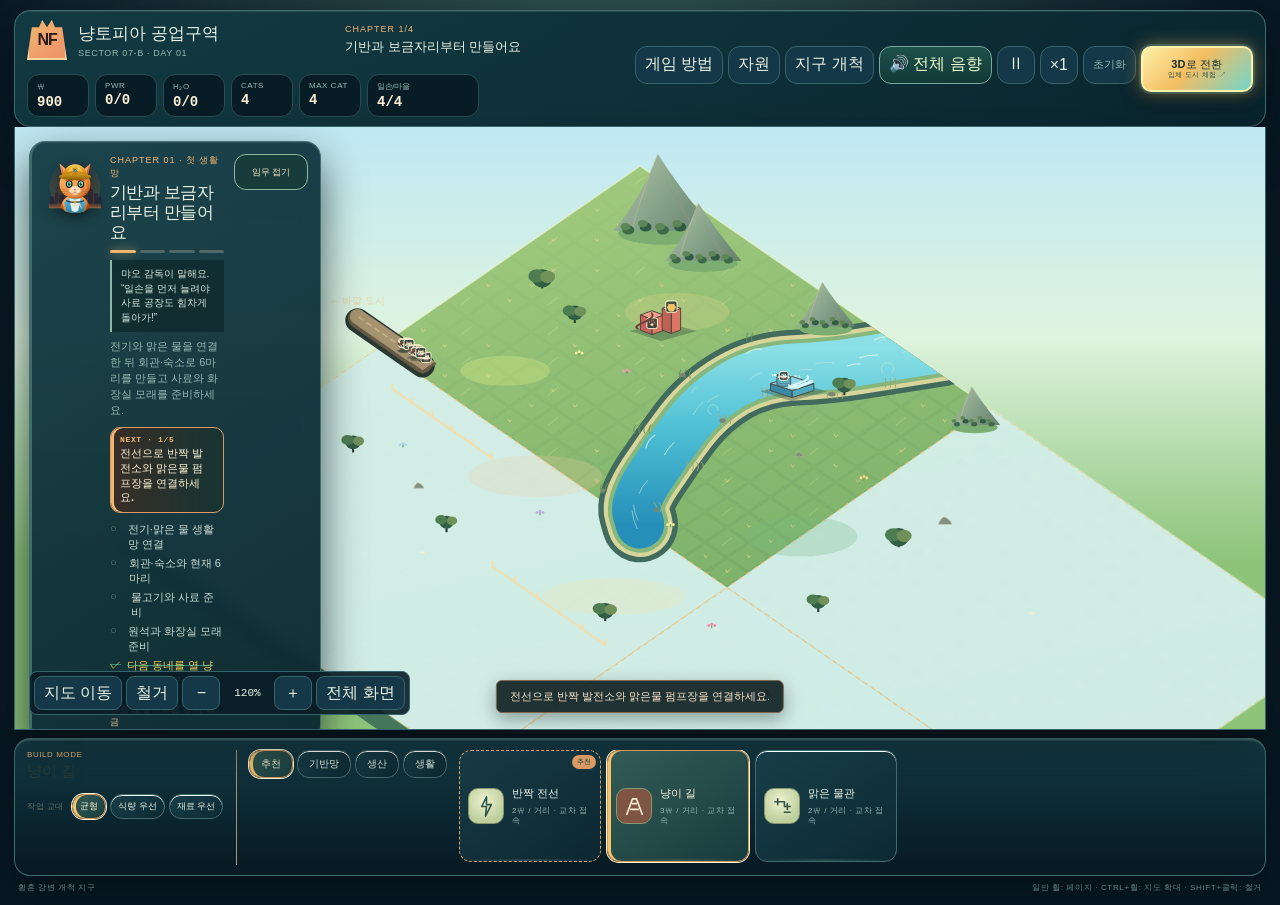
==== commit 8843ca48: "✨ deploy: publish draggable placement UX" ====
--- a/index.html
+++ b/index.html
@@ -1,4 +1,4 @@
-<html lang="ko"><head><meta charset="UTF-8"/><meta name="viewport" content="width=device-width,initial-scale=1.0"/><title>냥토피아 공업구역</title>  <script type="module" crossorigin src="./assets/main-DoWwz4a5.js"></script>
-  <link rel="modulepreload" crossorigin href="./assets/rendering-DnNRE24n.js">
-  <link rel="stylesheet" crossorigin href="./assets/main-DNYCekhL.css">
+<html lang="ko"><head><meta charset="UTF-8"/><meta name="viewport" content="width=device-width,initial-scale=1.0"/><title>냥토피아 공업구역</title>  <script type="module" crossorigin src="./assets/main-r5PAhDVX.js"></script>
+  <link rel="modulepreload" crossorigin href="./assets/rendering-B7Mluke_.js">
+  <link rel="stylesheet" crossorigin href="./assets/main-Dy4pHSxd.css">
 </head><body><div id="root"></div></body></html>
--- a/assets/main-Dy4pHSxd.css
+++ b/assets/main-Dy4pHSxd.css
@@ -0,0 +1 @@
+:root{--ink-950:#081923;--ink-900:#0b202a;--panel-900:#0d2633;--panel-800:#143847;--panel-700:#1d4752;--line:#37646a;--line-soft:#294d52;--land:#3d6850;--water:#287787;--power:#f2c94c;--water-status:#78cfff;--signal:#f2b56f;--select:#ee9168;--text:#eaf3e5;--muted:#94b8b0;--danger:#f17d72;--paper:#fff1d8;color:var(--text);background:var(--ink-950);font-synthesis:none;font-family:Inter,Segoe UI,Noto Sans KR,sans-serif}*{box-sizing:border-box}html,body,#root{min-width:320px;min-height:100%;margin:0}body{background:radial-gradient(circle at 48% -15%,#375b5a 0,var(--ink-950) 52%);overflow-x:hidden}button{font:inherit;color:var(--text);background:var(--panel-800);border:1px solid var(--line);cursor:pointer;border-radius:8px;transition:border-color .16s,background .16s,transform .16s}button:hover{background:var(--panel-700);border-color:var(--signal)}button:focus-visible{outline:3px solid var(--signal);outline-offset:2px}button:disabled{cursor:not-allowed;opacity:.43}small{letter-spacing:.07em}.app-shell{width:min(1760px,100%);min-height:100vh;margin:auto;padding:10px 14px 6px}.command-bar{border:1px solid var(--line);background:linear-gradient(#102d39,#0c222d);border-bottom-color:#b17a4e;border-radius:8px 8px 0 0;grid-template-columns:minmax(240px,1.2fr) minmax(250px,1.1fr) auto auto;align-items:center;gap:14px;height:70px;padding:9px 12px;display:grid;box-shadow:0 10px 28px #0005}.brand{align-items:center;gap:11px;min-width:0;display:flex}.brand-mark{color:#2a1b16;background:linear-gradient(145deg,var(--signal),var(--select));letter-spacing:-.08em;clip-path:polygon(12% 18%,30% 18%,38% 0,50% 18%,62% 0,70% 18%,88% 18%,100% 100%,0 100%);border:2px solid #ffd7a0;place-items:center;width:40px;height:40px;font-weight:900;display:grid}.brand b{font-size:17px;display:block}.brand small{color:var(--muted);margin-top:3px;font-size:9px;display:block}.contract-chip{border-left:1px solid var(--line);min-width:0;padding-left:14px}.contract-chip span{color:var(--signal);letter-spacing:.11em;font-size:9px;display:block}.contract-chip b{text-overflow:ellipsis;white-space:nowrap;margin-top:4px;font-size:13px;display:block;overflow:hidden}.core-resources{gap:6px;display:flex}.resource{border:1px solid var(--line-soft);background:#081c25;border-radius:6px;min-width:62px;padding:6px 9px;position:relative}.resource small{color:var(--muted);font-size:8px;display:block}.resource b{color:var(--paper);margin-top:2px;font:700 14px Consolas,monospace;display:block}.resource i{color:var(--power);font:10px Consolas,monospace;position:absolute;bottom:6px;right:6px}.sim-controls{gap:5px;display:flex}.sim-controls button{min-width:38px;height:38px;padding:0 9px}.sim-controls .reset{color:var(--muted);font-size:11px}.economy-strip{border-inline:1px solid var(--line);border-bottom:1px solid var(--line-soft);background:#0a2029;justify-content:flex-end;gap:8px;padding:8px 10px;display:flex}.economy-strip>div{border-left:1px solid var(--line-soft);grid-template-columns:auto auto;column-gap:9px;min-width:105px;padding:6px 9px;display:grid}.economy-strip span{color:var(--muted);font-size:10px}.economy-strip b{text-align:right;font:700 13px Consolas,monospace}.economy-strip small{color:var(--power);grid-column:1/3;margin-top:2px;font-size:8px}.workspace{flex-direction:column;gap:8px;display:flex}.board{background:var(--ink-900);border:1px solid var(--line);border-top:0;height:clamp(540px,67vh,690px);position:relative;overflow:hidden;box-shadow:0 20px 45px #0005}.board canvas{touch-action:none;cursor:crosshair;width:100%;height:100%;display:block}.mission-card{z-index:3;border:1px solid #8b704d;border-left:3px solid var(--signal);-webkit-backdrop-filter:blur(8px);backdrop-filter:blur(8px);background:linear-gradient(145deg,#102d39f2,#0b202af2);border-radius:8px;grid-template-columns:62px 1fr;gap:10px;width:320px;padding:12px;display:grid;position:absolute;top:14px;left:14px;box-shadow:0 12px 28px #0006}.mission-card img{object-fit:contain;filter:drop-shadow(0 5px 6px #0007);width:62px;height:62px}.mission-copy>span{color:var(--signal);letter-spacing:.11em;font-size:9px}.mission-copy h1{letter-spacing:-.03em;margin:3px 0 4px;font-size:17px;line-height:1.18}.mission-copy p{color:var(--muted);margin:0;font-size:11px;line-height:1.45}.mission-copy ul{gap:4px;margin:9px 0 7px;padding:0;list-style:none;display:grid}.mission-copy li{color:#c8d9d2;gap:6px;font-size:11px;display:flex}.mission-copy li i{color:#617e7c;width:15px;font-style:normal}.mission-copy li.done{color:var(--power);-webkit-text-decoration:line-through #62e6c477;text-decoration:line-through #62e6c477}.mission-copy li.done i{color:var(--power)}.mission-copy>small{color:#e6c995;border-top:1px solid var(--line-soft);padding-top:7px;font-size:9px;display:block}.map-controls{z-index:4;border:1px solid var(--line);background:#091d26e8;border-radius:8px;align-items:center;gap:4px;padding:4px;display:flex;position:absolute;bottom:14px;left:14px}.map-controls button{min-width:38px;height:34px;padding:0 9px}.map-controls button.active{color:#17241f;background:var(--signal)}.map-controls b{text-align:center;min-width:46px;font:11px Consolas,monospace}.notice{z-index:3;color:#f7e5c9;text-align:center;pointer-events:none;background:#101f22e8;border:1px solid #80684c;border-radius:6px;max-width:min(560px,45%);padding:8px 13px;font-size:11px;position:absolute;bottom:16px;left:50%;transform:translate(-50%);box-shadow:0 6px 18px #0005}.inspector{z-index:5;border:1px solid var(--line);border-top:3px solid var(--select);-webkit-backdrop-filter:blur(9px);backdrop-filter:blur(9px);background:linear-gradient(145deg,#102d39f7,#0a202af7);border-radius:8px;width:300px;max-height:calc(100% - 28px);padding:14px;position:absolute;top:14px;right:14px;overflow:auto;box-shadow:0 18px 42px #0008}.close{width:32px;height:32px;padding:0;font-size:19px;position:absolute;top:9px;right:9px}.inspector-title{align-items:center;gap:10px;padding-right:36px;display:flex}.large-icon,.tool-icon{color:var(--signal);place-items:center;display:grid}.large-icon{border:1px solid var(--line);background:#0b202a;border-radius:7px;width:44px;height:44px}.large-icon svg{width:28px}.inspector-title small{color:var(--power);font-size:8px}.inspector h2{margin:3px 0 0;font-size:18px}.health{border-left:3px solid var(--danger);background:#1f2829;gap:2px;margin:13px 0;padding:10px;display:grid}.health.online{border-color:var(--power);background:#102f2c}.health b{font-size:12px}.health span{color:var(--muted);font-size:10px}.connection-grid{grid-template-columns:1fr 1fr;gap:5px;display:grid}.connection-grid span{color:#e5b6aa;background:#3b2527;border:1px solid #6f3d40;border-radius:5px;padding:7px;font-size:10px}.connection-grid span.ok{color:#baf2de;background:#13342f;border-color:#28665b}.description{color:var(--muted);font-size:11px;line-height:1.5}.inspector dl{margin:10px 0}.inspector dl div{border-top:1px solid var(--line-soft);justify-content:space-between;padding:7px 0;font-size:10px;display:flex}.inspector dt{color:var(--muted)}.inspector dd{color:var(--paper);margin:0}.danger{color:#ffc8bd;background:#3b2527;border-color:#7f4444;width:100%;padding:9px}.build-dock{border:1px solid var(--line);background:linear-gradient(#102d39,#0b202a);border-top:2px solid #805d43;border-radius:0 0 8px 8px;grid-template-rows:auto auto;grid-template-columns:minmax(250px,.8fr) auto minmax(430px,1.8fr);column-gap:12px;min-height:138px;padding:10px 12px;display:grid;box-shadow:0 14px 30px #0004}.dock-head{border-right:1px solid var(--line-soft);grid-row:1/3;grid-template-columns:auto 1fr;align-content:start;gap:5px 10px;padding-right:12px;display:grid}.dock-head>div:first-child small{color:var(--signal);font-size:8px;display:block}.dock-head>div:first-child b{margin-top:3px;font-size:15px;display:block}.dock-head>span{color:var(--muted);font-size:10px;line-height:1.4}.work-policy{grid-column:1/3;align-items:center;gap:4px;margin-top:8px;display:flex}.work-policy small{color:var(--muted);margin-right:4px;font-size:8px}.work-policy button{padding:5px 7px;font-size:9px}.work-policy button.active,.tool-tabs button.active{color:#182720;background:var(--signal);border-color:#ffd698}.tool-tabs{align-self:start;gap:4px;display:flex}.tool-tabs button{padding:6px 11px;font-size:10px}.tool-row{scrollbar-color:var(--line) transparent;grid-area:1/3/3;align-items:stretch;gap:6px;padding-bottom:3px;display:flex;overflow-x:auto}.tool{text-align:left;background:#0b202a;flex:0 0 142px;grid-template-columns:36px minmax(82px,1fr);align-items:center;gap:8px;min-height:68px;padding:8px;display:grid}.tool.selected{border-color:var(--select);box-shadow:inset 0 -3px var(--select);background:#293735}.tool-icon{width:36px;height:36px;color:var(--muted);border:1px solid var(--line-soft);background:#122f38;border-radius:6px}.tool-icon svg{width:23px;height:23px}.tool.selected .tool-icon{color:var(--paper);background:#7e5543}.tool span b{font-size:11px;display:block}.tool span small{color:var(--muted);margin-top:5px;font-size:8px;line-height:1.3;display:block}footer{color:#63837f;letter-spacing:.08em;text-transform:uppercase;justify-content:space-between;padding:6px 4px;font-size:8px;display:flex}.upgrade-panel{background:linear-gradient(135deg,#081c25,#12313a);border:1px solid #d3a85d;border-radius:8px;gap:7px;margin:10px 0;padding:10px;display:grid;box-shadow:inset 0 0 0 1px #f7d98b22}.upgrade-panel b{color:var(--signal);font-size:12px}.upgrade-panel small{color:var(--muted);overflow-wrap:anywhere;font-size:11px;line-height:1.45}.upgrade-panel button{color:#fff5cc;cursor:pointer;background:#274b49;border:1px solid #d6ae63;border-radius:5px;min-height:36px}.upgrade-panel button:disabled{opacity:.55;cursor:not-allowed}.upgrade-panel button{background:#815936;border-color:#c38b58;min-height:38px;padding:7px;font-size:11px}.upgrade-panel button:disabled{border-color:var(--line-soft);color:#b5c3bc;opacity:1;background:#182d34}.build-dock{background:linear-gradient(#14333e 0,#0a202a 62%,#081923 100%);box-shadow:0 -14px 34px #03101499,inset 0 1px #65807a55}.tool{background:linear-gradient(145deg,#173b46,#0d2731);border-color:#365c60;position:relative;overflow:hidden;box-shadow:inset 0 1px #ffffff0b}.tool:after{content:"";opacity:.7;background:linear-gradient(90deg,#0000,#789b8c55,#0000);height:2px;position:absolute;inset:auto 0 0}.tool:hover{transform:translateY(-2px);box-shadow:0 7px 14px #020c1188,inset 0 1px #ffffff18}.tool.selected{box-shadow:inset 3px 0 var(--signal),0 0 0 1px #d99a6466;background:linear-gradient(145deg,#244d51,#15363c)}.tool.guide-match{border-color:#d78752;box-shadow:0 0 0 2px #f2b56f99,0 0 18px #f2b56f55}.tool.guide-match:not(.selected){transform:translateY(-1px)}.tool-icon{background:radial-gradient(circle at 45% 35%,#355c59,#132c33 70%);border:1px solid #426b68;border-radius:5px}.inspector{background:linear-gradient(#12333e 0,#0b222c 58%,#071a22 100%);box-shadow:-18px 0 40px #020b1099,inset 1px 0 #78928b33}.inspector-title{border-bottom:1px solid #35565a;padding-bottom:10px}.large-icon{background:radial-gradient(circle at 38% 32%,#3a625d,#122a32 72%);box-shadow:inset 0 0 0 1px #6b898155}.health{border-left-width:3px}.flow-meter{background:#071a22;border:1px solid #2d5257;height:24px;margin:8px 0;position:relative;overflow:hidden}.flow-meter>span{background:linear-gradient(90deg,#2d776a,#6bd7b7);transition:width .35s;position:absolute;inset:0 auto 0 0;box-shadow:0 0 14px #62e6c477}.flow-meter>small{z-index:1;color:#f1f5df;letter-spacing:.08em;padding:5px 7px;font:700 9px Consolas,monospace;display:block;position:relative}.economy-strip{grid-template-columns:repeat(6,minmax(0,1fr));display:grid}.courier-card{z-index:7;-webkit-backdrop-filter:blur(8px);backdrop-filter:blur(8px);background:linear-gradient(135deg,#102f3aee,#0a1d28ee);border:1px solid #6f6253;border-left:3px solid #a7744e;grid-template-columns:46px 1fr;gap:9px;width:304px;padding:10px;display:grid;position:absolute;top:18px;right:18px;box-shadow:0 14px 32px #020c1299}.courier-card.ready{border-color:#d4975d #d4975d #d4975d #f2b56f}.courier-card>div:nth-child(2){min-width:0}.courier-card small{color:#d7a66d;letter-spacing:.12em;font:700 8px Consolas,monospace;display:block}.courier-card b{color:#fff0d0;margin-top:3px;font-size:12px;display:block}.courier-card p{color:#9fbab3;margin:4px 0 0;font-size:9px}.courier-card button{background:#6e4d35;border-color:#a77854;grid-column:1/-1;min-height:34px;font-size:10px}.courier-card button:disabled{color:#78918c;opacity:1;background:#112934;border-color:#2f5053}.courier-beacon{background:radial-gradient(circle,#f4ca8277 0,#a75c3550 36%,#102b3500 72%);border:1px solid #a77650;place-items:center;width:44px;height:44px;position:relative;display:grid!important}.courier-beacon i{border:2px solid #f4ca82;width:18px;height:18px;animation:1.8s ease-in-out infinite beacon-pulse;position:absolute;transform:rotate(45deg)}.courier-beacon span{color:#fff0c0;font-weight:900;position:relative}.courier-card.ready .courier-beacon{box-shadow:0 0 20px #f0a86066}@keyframes beacon-pulse{50%{opacity:.45;transform:rotate(45deg)scale(1.28)}}.build-dock{color:#293c36;background:linear-gradient(#f4ead1 0,#dfcfaa 64%,#c9b58c 100%);border-color:#8f7c5b;box-shadow:0 -12px 28px #25352b55,inset 0 1px #fff9e7}.build-dock button{color:#2b4039}.dock-head{border-right-color:#a79572}.dock-head small,.dock-head>span,.tool small{color:#667269}.dock-head b{color:#293a35}.tool,.tool-tabs button,.work-policy button{background:linear-gradient(145deg,#fff8e7,#e8d8b7);border-color:#aa9369;box-shadow:inset 0 1px #fff}.tool:hover{background:#fffaf0;border-color:#8c6b46;box-shadow:0 7px 14px #675b4433,inset 0 1px #fff}.tool.selected,.tool-tabs button.active,.work-policy button.active{color:#fff8e8;background:linear-gradient(145deg,#966746,#75503b);border-color:#5f4133;box-shadow:inset 3px 0 #f2c36b,0 0 0 1px #fff3d0}.tool-icon{color:#31564c;background:radial-gradient(circle at 45% 35%,#eef1cf,#bdcf9d 72%);border-color:#87966f}.resource:last-child{min-width:112px}.resource:last-child small{white-space:nowrap;letter-spacing:-.04em}@media (width<=1500px){.command-bar{grid-template-columns:1fr 1fr auto}.core-resources{grid-area:2/1/auto/3}.command-bar{height:auto}.contract-chip{border-left:0}.sim-controls{grid-area:1/3/3}.build-dock{grid-template-columns:210px auto 1fr}.dock-head>span{display:none}.mission-card{width:292px}.inspector{width:280px}}@media (width<=720px){.app-shell{flex-direction:column;height:100svh;min-height:0;padding:0;display:flex}.command-bar{border-radius:0;flex:none;grid-template-rows:auto auto;grid-template-columns:1fr auto;gap:6px;height:auto;padding:7px 8px;display:grid}.brand-mark{width:36px;height:36px;font-size:11px}.brand b{font-size:13px}.brand small{font-size:7px}.contract-chip{grid-area:2/1/auto/2;padding:0}.contract-chip span{font-size:7px}.contract-chip b{font-size:11px}.core-resources{grid-area:1/2;gap:3px}.resource{min-width:44px;min-height:44px;padding:5px 6px}.resource small{font-size:6px}.resource b{font-size:11px}.resource i{display:none}.sim-controls{grid-area:2/2;justify-self:end}.sim-controls button{min-width:44px;height:44px;padding:0 7px;font-size:10px}.sim-controls button:first-child,.sim-controls .reset{display:none}.economy-strip{z-index:20;grid-template-columns:repeat(3,1fr);padding:6px;display:grid;position:absolute;top:68px;left:6px;right:6px}.economy-strip>div{min-width:0;padding:4px}.workspace{flex:1;gap:0;min-height:0}.board{border-inline:0;flex:1;height:auto;min-height:0}.mission-card{grid-template-columns:48px 1fr;gap:7px;width:calc(100% - 14px);padding:8px;top:7px;left:7px}.mission-card img{width:48px;height:48px}.mission-copy>span{font-size:7px}.mission-copy h1{margin:2px 0;font-size:13px}.mission-copy p{display:none}.mission-copy ul{grid-template-columns:1fr 1fr;gap:3px 7px;margin:5px 0}.mission-copy li{font-size:9px}.mission-copy>small{padding-top:4px;font-size:7px}.map-controls{bottom:42px;left:7px}.map-controls button{min-width:35px;height:32px;font-size:10px}.notice{white-space:nowrap;text-overflow:ellipsis;max-width:none;padding:6px;font-size:9px;bottom:7px;left:7px;right:7px;overflow:hidden;transform:none}.inspector{border-top:3px solid var(--select);border-radius:10px 10px 0 0;width:100%;max-height:58%;padding:11px 12px;inset:auto 0 0}.inspector-title{padding-right:34px}.large-icon{width:36px;height:36px}.large-icon svg{width:23px}.inspector h2{font-size:15px}.health{margin:8px 0;padding:7px}.description{display:none}.connection-grid span{padding:5px}.inspector dl{margin:6px 0}.build-dock{border-inline:0;border-radius:0;flex:0 0 174px;grid-template-rows:auto auto 1fr;grid-template-columns:1fr;gap:5px;min-height:0;padding:6px 7px;display:grid}.dock-head{border:0;grid-area:1/1;align-items:center;gap:7px;padding:0;display:flex}.dock-head>div:first-child{min-width:84px}.dock-head>div:first-child small{font-size:6px}.dock-head>div:first-child b{margin:0;font-size:11px}.dock-head>span{display:none}.work-policy{grid-column:auto;margin:0 0 0 auto}.work-policy small{display:none}.work-policy button{min-height:30px;padding:4px 6px;font-size:8px}.tool-tabs{grid-row:2;overflow-x:auto}.tool-row{grid-area:3/1;gap:5px}.tool{flex-basis:124px;grid-template-columns:32px 1fr;min-height:57px;padding:6px}.tool-icon{width:32px;height:32px}.tool-icon svg{width:20px}.tool span b{font-size:10px}.tool span small{margin-top:3px;font-size:7px}footer{display:none}.map-controls button{min-width:44px;height:44px}.close{width:44px;height:44px}.build-dock{flex-basis:202px}.work-policy button{min-width:44px;min-height:44px;padding:5px 8px}.tool-tabs button{min-height:44px;padding:5px 14px}.tool{min-height:64px}.danger{min-height:44px}}@media (width<=390px){.core-resources .resource:nth-child(2),.core-resources .resource:nth-child(3){display:none}.mission-copy li{font-size:8px}.build-dock{flex-basis:198px}.work-policy button{padding-inline:7px}}@media (width<=720px){.courier-card{grid-template-columns:34px minmax(0,1fr) 94px;align-items:center;gap:6px;width:auto;padding:6px;top:112px;left:7px;right:7px}.courier-beacon{width:32px;height:32px}.courier-beacon i{width:13px;height:13px}.courier-card b{font-size:9px}.courier-card p{display:none}.courier-card button{grid-column:auto;min-height:44px;padding:4px;font-size:9px}.economy-strip{grid-template-columns:repeat(3,1fr)}.tool:hover{transform:none}.inspector{box-shadow:0 -18px 40px #020b10bb}.courier-card{display:none!important}}@media (width>=600px) and (height<=500px){.courier-card{display:none!important}}.board>.map-layer{will-change:transform;width:100%;height:100%;display:block;position:absolute;inset:0}.terrain-layer{z-index:0;pointer-events:none}.dynamic-layer{z-index:1;background:0 0}.perf-hud{z-index:9;pointer-events:none;background:#06171ddd;border:1px solid #62e6c488;gap:2px;min-width:116px;padding:7px 9px;display:grid;position:absolute;bottom:46px;right:10px;box-shadow:0 8px 20px #0008}.perf-hud b{color:#dfffea;font:700 12px Consolas,monospace}.perf-hud span{color:#91cabb;letter-spacing:.08em;font:700 8px Consolas,monospace}.mission-card{grid-template-columns:56px minmax(0,1fr) auto}.mission-toggle{color:#f8e8c8;background:#173c3b;border-color:#8cb9a2;align-self:start;min-width:74px;min-height:36px;padding:6px 8px;font-size:9px;font-weight:800}.mission-card.compact{align-items:center;width:min(330px,100% - 14px)}.mission-card.compact img{width:42px;height:42px}.mission-card.compact .mission-copy p,.mission-card.compact .mission-copy ul,.mission-card.compact .mission-copy>small{display:none}.mission-card.compact .mission-copy h1{margin:2px 0;font-size:13px}@media (width<=720px){.mission-card.compact{grid-template-columns:42px minmax(0,1fr) 74px;width:min(292px,100% - 14px);min-height:60px;right:auto}.mission-card.compact .mission-copy>span{font-size:7px}.mission-toggle{min-height:44px}.mission-card.expanded{grid-template-columns:48px minmax(0,1fr) 74px}.mission-card.expanded .mission-toggle{min-height:44px}}.utility-guide{background:#09272a;border-left:2px solid #6ec8bd;gap:2px;min-width:210px;padding:5px 8px;display:grid}.utility-guide span{color:#dff8ee;align-items:center;gap:6px;font-size:9px;font-weight:800;display:flex}.utility-guide small{color:#86a9a2;font-size:7px;line-height:1.35}.utility-guide i{border-radius:3px;width:18px;height:3px}.utility-guide i.wire{background:#f4c84f;box-shadow:0 0 6px #f4c84f}.utility-guide i.pipe{background:#66c9ef;height:6px;box-shadow:inset 0 -2px #287d9d}.utility-cut{color:#fff3d5;white-space:nowrap;background:#6b4335;border-color:#d59065;min-height:34px;padding:6px 10px;font-size:9px;font-weight:800}.utility-cut:not(:disabled):hover{background:#8a503b}.utility-cut:disabled{color:#8ba09a;background:#172c31;border-color:#456064}@media (width<=720px){.dock-head .utility-guide{flex:1;min-width:0;padding:4px 6px}.utility-guide small{display:none}.dock-head .utility-cut{max-width:82px;min-height:44px;padding-inline:5px}.map-controls{gap:3px;max-width:calc(100% - 12px);bottom:42px;left:6px;right:6px;overflow-x:auto}.map-controls button{flex:none;padding-inline:8px;font-size:10px}.map-controls b{min-width:42px}.fullscreen-toggle{min-width:64px}.danger-mode{color:#fff5d7!important;background:#8b433d!important;border-color:#f29b78!important}.build-dock{flex-basis:184px;padding:5px 6px}.dock-head{gap:4px}.tool-tabs{gap:3px}.tool-tabs button{padding-inline:10px}.tool{flex-basis:116px}.notice{bottom:5px}}@media (width<=390px){.map-controls button{min-width:40px;padding-inline:6px}.map-controls .fullscreen-toggle{min-width:58px}.build-dock{flex-basis:176px}.mission-card.compact{min-height:54px}.mission-card.compact .mission-toggle{min-width:66px}}@media (width>=721px){.fullscreen-toggle{min-width:72px}.danger-mode{color:#fff5d7!important;background:#8b433d!important;border-color:#f29b78!important}}.audio-control{white-space:nowrap;min-width:82px;color:#efffcf!important;background:linear-gradient(#1e514d,#123936)!important;border-color:#77aa9b!important}.audio-control:hover{background:#28625a!important;border-color:#f0c777!important}@media (width<=720px){.sim-controls .audio-control{min-width:66px;padding-inline:6px;font-size:8px}}.sim-controls .view-switch{color:#17312e;white-space:nowrap;transform-origin:50%;background:linear-gradient(135deg,#fff1a8 0,#f4bd62 45%,#71d6cb 100%);border:2px solid #fff0aa;border-radius:10px;align-content:center;place-items:center;min-width:112px;height:46px;padding:4px 12px;font-weight:900;line-height:1.05;text-decoration:none;transition:filter .16s,transform .16s,box-shadow .16s;animation:2.4s ease-in-out infinite viewSwitchGlow;display:grid;position:relative;box-shadow:0 0 0 2px #65d7c633,0 0 18px #f4bd6288,0 8px 18px #020b0d88}.sim-controls .view-switch span{letter-spacing:.02em;font-size:11px}.sim-controls .view-switch small{color:#35534b;letter-spacing:.04em;font-size:7px;font-weight:900}.sim-controls .view-switch:hover{filter:brightness(1.08);transform:translateY(-2px)scale(1.03);box-shadow:0 0 0 3px #8ff3df55,0 0 24px #f6cf73cc,0 10px 22px #020b0daa}.sim-controls .view-switch:focus-visible{outline-offset:3px;outline:3px solid #fff7c4}@keyframes viewSwitchGlow{0%,to{box-shadow:0 0 0 2px #65d7c633,0 0 14px #f4bd6266,0 8px 18px #020b0d88}50%{box-shadow:0 0 0 3px #65d7c655,0 0 24px #f4bd62aa,0 8px 20px #020b0d99}}@media (width<=720px){.sim-controls .view-switch{min-width:86px;height:44px;padding:3px 7px}.sim-controls .view-switch span{font-size:9px}.sim-controls .view-switch small{font-size:6px}}.tool.guide-match:not(.selected){box-shadow:none;background:linear-gradient(145deg,#173b46,#0d2731);border:1px dashed #d9a25f;position:relative;transform:none}.tool.guide-match:not(.selected):before{content:"추천";color:#183b38;z-index:2;background:#d99a64;border-radius:999px;padding:2px 5px;font-size:7px;font-weight:900;position:absolute;top:4px;right:4px}.ghost-actions{z-index:42;pointer-events:auto;background:#091d28ef;border:1px solid #74d5b5;border-radius:12px;gap:6px;padding:6px;display:flex;position:absolute;transform:translate(-50%,-120%);box-shadow:0 8px 24px #0008}.ghost-actions button{width:42px;height:42px;padding:0;font-size:20px}.ghost-actions button:first-child{background:#32856f;border-color:#a7ffe0}.ghost-actions button:disabled{opacity:.45}.edge-toggle,.landscape-hint{display:none}@media (width<=720px){.core-resources,.mission-card.compact,.build-dock.closed{display:none!important}.edge-toggle{z-index:36;writing-mode:vertical-rl;color:#ffe0ad;background:#0c2835ef;border-color:#e8a06a;min-height:90px;padding:10px 7px;display:block;position:absolute;top:48%}.mission-edge{border-radius:0 12px 12px 0;left:0}.build-edge{border-radius:12px 0 0 12px;right:0}.build-dock.open{z-index:34;max-height:58%;position:absolute;bottom:0;left:0;right:0;overflow:auto}.landscape-hint{z-index:100;pointer-events:auto;background:#061820c7;place-items:center;padding:14px;display:grid;position:fixed;inset:0}.landscape-hint-card{color:#eaf3e5;background:linear-gradient(145deg,#123f47,#09252e);border:1px solid #d39b5e;border-radius:20px;width:min(420px,100%);padding:22px;box-shadow:0 28px 70px #000b}.landscape-hint-card small{color:#f2b56f}.landscape-hint-card h2{color:#fff0cf;margin:6px 0}.landscape-hint-card p{color:#aec6ba}.landscape-hint-card>div{gap:8px;display:grid}.landscape-hint-card button{border-radius:12px;min-height:44px}}@media (width<=720px) and (orientation:landscape) and (height<=500px){.command-bar{display:none!important}.mission-card.expanded{width:240px!important;max-height:calc(100% - 12px)!important;top:6px!important;left:6px!important}.build-dock.open{border-radius:12px 0 0 12px!important;width:190px!important;max-height:none!important;inset:0 0 0 auto!important}.build-dock.open .dock-head{display:none}.build-dock.open .tool-row{display:grid;grid-template-columns:1fr!important}.edge-toggle{top:42%}.workspace,.board{height:100vh!important}.map-controls{bottom:8px!important}}.district-panel{z-index:19;color:#25443d;background:linear-gradient(155deg,#fff4d9f5,#f5d7aeef 58%,#c9efe2f5);border:1px solid #e7bb7b;border-radius:18px;width:min(410px,100% - 28px);padding:16px;position:absolute;top:82px;right:14px;box-shadow:0 18px 44px #152d2b66,inset 0 3px #fff8e488}.district-panel-head{justify-content:space-between;align-items:start;gap:12px;display:flex}.district-panel-head small{color:#b36d45;letter-spacing:.12em;font:800 9px Consolas,monospace}.district-panel h2{color:#27453c;margin:4px 0 0;font-size:18px}.district-panel p{color:#557067;margin:10px 0 12px;font-size:11px;line-height:1.45}.district-panel .close{color:#704d3a;background:#fff4dc;border-color:#d6a66f;border-radius:12px}.district-list{gap:7px;display:grid}.district-row{background:#fff8e7cc;border:1px solid #d6b47e;border-radius:14px;grid-template-columns:minmax(0,1fr) auto;align-items:center;gap:10px;padding:9px 10px;display:grid;box-shadow:0 2px #fff}.district-row b{color:#3c574b;font-size:12px;display:block}.district-row small{color:#718075;margin-top:3px;font-size:9px;line-height:1.3;display:block}.district-row button{color:#fff8e7;white-space:nowrap;background:#df9861;border-color:#b66c48;border-radius:11px;min-height:34px;padding:6px 9px;font-size:10px;font-weight:800}.district-row button:disabled{color:#f8f5e5;opacity:.75;background:#b7b6a5;border-color:#9f9f91}.district-status{color:#317255;background:#c5ead2;border-radius:999px;padding:5px 8px;font:800 9px Consolas,monospace}@media (width<=720px){.district-panel{border-radius:16px;width:calc(100% - 14px);padding:12px;top:7px;right:7px}.district-panel h2{font-size:15px}.district-panel p{margin:7px 0;font-size:10px}.district-row{border-radius:12px;padding:8px}.district-row button{min-height:40px}.district-panel .close{width:40px;height:40px}}.command-bar,.mission-card,.inspector,.build-dock,.economy-strip,.courier-card,.help-card{border-radius:18px}.command-bar button,.mission-card button,.inspector button,.build-dock button,.courier-card button,.help-card button,.tool,.resource{border-radius:12px}.tool-icon,.large-icon,.health,.next-action,.utility-guide{border-radius:10px}.tutorial-modal{z-index:80;-webkit-backdrop-filter:blur(5px);backdrop-filter:blur(5px);background:#09232d88;place-items:center;padding:18px;display:grid;position:fixed;inset:0}.tutorial-modal-card{color:#28443d;background:linear-gradient(155deg,#fff8e6,#f5dfba 56%,#ccefe3);border:2px solid #e5b56e;border-radius:24px;width:min(460px,100%);padding:24px;position:relative;box-shadow:0 28px 70px #071c2499,inset 0 3px #fff}.tutorial-modal-card>small{color:#b66b45;letter-spacing:.13em;font:900 9px Consolas,monospace}.tutorial-modal-card h2{color:#31564c;margin:6px 40px 8px 0;font-size:24px}.tutorial-modal-card p{color:#61756e;margin:0 0 14px;font-size:12px;line-height:1.5}.tutorial-modal-card ul{gap:7px;margin:0 0 16px;padding:0;list-style:none;display:grid}.tutorial-modal-card li{background:#fffaf0;border:1px solid #d9bd89;border-radius:14px;gap:2px;padding:10px 12px;display:grid}.tutorial-modal-card li b{color:#3f5b50;font-size:12px}.tutorial-modal-card li span{color:#738079;font-size:10px}.tutorial-modal-card .close{color:#754e3b;background:#fff4dc;border-color:#d5a36b;border-radius:50%;width:38px;height:38px;position:absolute;top:12px;right:12px}.tutorial-modal-card button:not(.close){color:#fff9e8;background:linear-gradient(#ef9b61,#d4774d);border-color:#b86142;border-radius:14px;width:100%;min-height:44px;font-weight:900}@media (width<=720px){.command-bar,.mission-card,.inspector,.build-dock,.economy-strip,.courier-card,.help-card{border-radius:14px}.tutorial-modal{padding:10px}.tutorial-modal-card{border-radius:20px;padding:19px}.tutorial-modal-card h2{font-size:20px}}.chapter-track{grid-template-columns:repeat(4,1fr);gap:4px;margin:7px 0;display:grid}.chapter-track i{background:#506966;border-radius:3px;height:3px}.chapter-track i.done{background:#7fbf91}.chapter-track i.active{background:#f2b56f;box-shadow:0 0 9px #f2b56f99}.mission-copy blockquote{color:#d8e9df;background:#0b2526aa;border-left:2px solid #8cb9a2;margin:7px 0;padding:7px 9px;font-size:10px;font-style:normal;line-height:1.45}.next-action{background:linear-gradient(90deg,#3b2c23e8,#173432e8);border:1px solid #d89a65;gap:2px;margin:8px 0;padding:7px 9px;display:grid;box-shadow:inset 3px 0 #f2b56f}.next-action small{color:#f2b56f;letter-spacing:.08em;font:800 8px Consolas,monospace}.next-action b{color:#fff5d7;font-size:11px;line-height:1.35}.mission-card.compact .mission-copy blockquote,.mission-card.compact .mission-copy .chapter-track{display:none}.mission-card.compact .next-action{margin:3px 0;padding:4px 7px}.mission-card.compact .next-action small{display:none}.mission-card.compact .next-action b{white-space:nowrap;text-overflow:ellipsis;font-size:9px;overflow:hidden}.help-card{z-index:18;color:#eaf4e9;background:linear-gradient(160deg,#123a3bfa,#071d25fa);border:1px solid #769e91;width:min(350px,100% - 24px);padding:18px;position:absolute;top:84px;right:12px;box-shadow:0 22px 48px #000b}.help-card>small{color:#f2b56f;letter-spacing:.12em;font:800 9px Consolas,monospace}.help-card h2{margin:5px 34px 12px 0;font-size:18px}.help-card ol{counter-reset:manual;gap:8px;margin:0;padding:0;list-style:none;display:grid}.help-card li{counter-increment:manual;border-top:1px solid #45645e;grid-template-columns:90px 1fr;gap:8px;padding:7px;display:grid}.help-card li b:before{content:counter(manual) ". ";color:#f2b56f}.help-card li b{font-size:10px}.help-card li span,.help-card p{color:#bcd0c8;font-size:9px;line-height:1.5}.help-card a{text-align:center;color:#ffeac8;border:1px solid #d99a64;margin-top:10px;padding:9px;font-size:10px;font-weight:800;text-decoration:none;display:block}.help-card .close{position:absolute;top:8px;right:8px}@media (width<=720px){.sim-controls button:first-child{display:block}.sim-controls button:nth-child(2){display:none}.help-card{width:auto;top:7px;left:7px;right:7px}.mission-card.expanded .mission-copy blockquote{font-size:8px}.mission-card.expanded .next-action b{font-size:9px}.mission-card.expanded{max-height:56%;overflow:auto}.chapter-track{margin:4px 0}}.command-bar,.mission-card,.inspector,.build-dock,.economy-strip,.courier-card,.help-card{background:linear-gradient(145deg,#123b43f2,#09252ef2);border-color:#426b6c;border-radius:16px;box-shadow:0 18px 42px #020e14a8,inset 0 1px #d5f0d51c}.build-dock{color:#eaf3e5;background:linear-gradient(#143b45 0,#0a242e 62%,#081923 100%)}.build-dock button,.tool,.tool-tabs button,.work-policy button{color:#eaf3e5;background:linear-gradient(145deg,#173f49,#0d2933);border-color:#426b6c}.tool:hover{background:#204b50;border-color:#e8b76a}.tool.selected,.tool-tabs button.active,.work-policy button.active{color:#fff5d7;background:linear-gradient(145deg,#345b57,#173c3e);border-color:#d39b5e}.district-panel{color:#eaf3e5;background:linear-gradient(145deg,#123b43f5,#09252ef5);border-color:#d39b5e}.district-panel h2,.district-row b{color:#fff0cf}.district-panel p,.district-row small{color:#a8c2b8}.district-row{background:#12343bcc;border-color:#426b6c}.district-row.locked{background:#0d2a33bb}.district-panel .close{color:#fff0cf;background:#173f43;border-color:#6f9a8d}.district-row button{color:#fff5d7;background:#855d3c;border-color:#d39b5e}@media (width<=480px){.contract-chip,.core-resources{display:none!important}.command-bar{min-height:62px;max-height:112px;overflow:hidden;grid-template-rows:auto!important;grid-template-columns:1fr auto!important}.sim-controls{grid-area:1/2!important}.build-dock{flex-basis:142px!important}.build-dock>.dock-head{display:none}.tool{flex-basis:104px!important;min-height:52px!important}.mission-card.expanded{max-height:48%;overflow:auto}}@media (width>=600px) and (height<=500px){.app-shell{overflow:hidden;flex-direction:column!important;height:100vh!important;min-height:0!important;padding:0!important;display:flex!important}.command-bar{overflow:hidden;border-radius:0!important;grid-template-rows:64px!important;grid-template-columns:170px 1fr auto!important;gap:6px!important;height:64px!important;min-height:64px!important;max-height:64px!important;padding:5px 8px!important;display:grid!important}.contract-chip,.core-resources{display:none!important}.sim-controls{white-space:nowrap;align-self:center;grid-area:1/3!important}.sim-controls button,.sim-controls a{min-width:34px!important;height:34px!important;padding:0 6px!important;font-size:8px!important}.brand-mark{width:34px!important;height:34px!important}.brand b{font-size:11px!important}.workspace{flex:1!important;min-height:0!important}.board{height:100%!important;min-height:0!important}.build-dock{grid-template-columns:auto 1fr!important;width:auto!important;height:116px!important;max-height:116px!important;padding:4px 6px!important;display:grid!important;bottom:6px!important;left:8px!important;right:8px!important}.build-dock>.dock-head{display:none!important}.tool-tabs{padding:2px 0!important}.tool-tabs button{min-height:32px!important;padding:3px 9px!important}.tool-row{padding:3px 0!important}.tool{flex-basis:108px!important;min-height:50px!important}.mission-card{overflow:auto;max-height:190px!important;top:70px!important}.mission-card.compact{width:280px!important}.notice{max-width:46%!important;bottom:128px!important;left:auto!important;right:8px!important}.command-bar{display:none!important}.edge-toggle{z-index:45;writing-mode:vertical-rl;min-height:90px;padding:10px 7px;position:absolute;top:44%;display:block!important}.mission-edge{border-radius:0 10px 10px 0;left:0}.build-edge{border-radius:10px 0 0 10px;right:0}.mission-card.compact{display:none!important}.mission-card.expanded{position:absolute;overflow:auto;width:250px!important;max-height:calc(100% - 16px)!important;display:grid!important;top:8px!important;left:8px!important}.build-dock.closed{display:none!important}.build-dock.open{z-index:44;overflow:auto;width:300px!important;height:auto!important;max-height:none!important;display:block!important;position:absolute!important;inset:8px 8px 8px auto!important}.build-dock.open .tool-row{grid-template-columns:1fr 1fr!important;display:grid!important}.map-controls{bottom:8px!important}.notice{max-width:45%!important;bottom:8px!important}.workspace,.board{height:100vh!important}}.tutorial-modal{pointer-events:auto}.tutorial-modal-card{color:#eaf3e5;background:linear-gradient(145deg,#123f47,#09252e 70%);border:1px solid #d39b5e;border-radius:18px;width:min(460px,100%);padding:24px;box-shadow:0 28px 70px #020e14cc,inset 0 1px #fff4d522}.tutorial-modal-card>small{color:#f2b56f}.tutorial-modal-card h2{color:#fff0cf}.tutorial-modal-card p{color:#aec6ba}.tutorial-modal-card li{background:#0d3038;border-color:#426b6c;border-radius:12px}.tutorial-modal-card li b{color:#fff0cf}.tutorial-modal-card li span{color:#a8c2b8}.tutorial-modal-card .close{color:#fff0cf;background:#173f43;border-color:#6f9a8d}.tutorial-modal-card button:not(.close){color:#fff7dc;background:linear-gradient(#b47a48,#785035);border-color:#e0ad68;border-radius:12px}
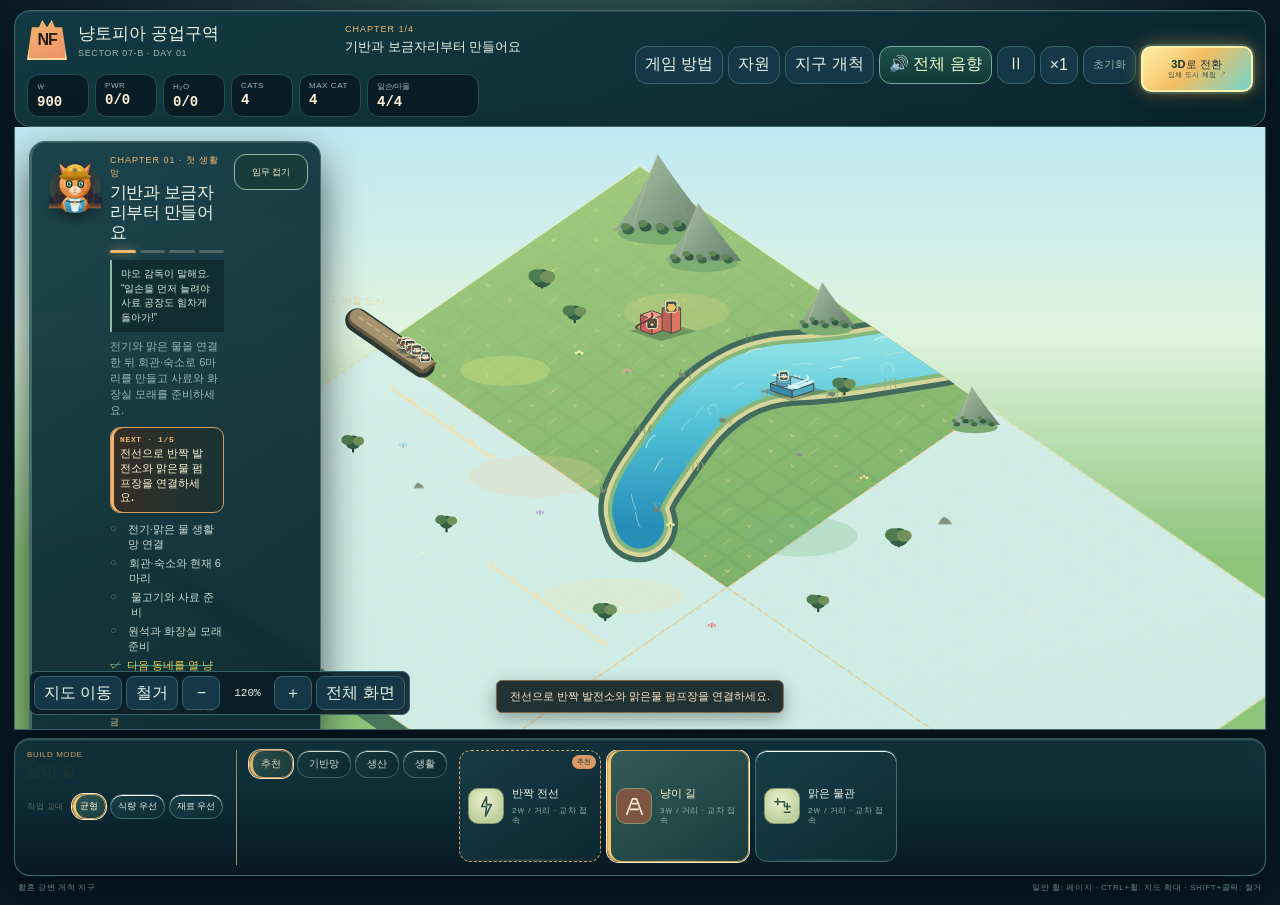
==== commit bf6b7eb4: "📐 deploy: fix landscape mission rail and 3D switch" ====
--- a/index.html
+++ b/index.html
@@ -1,4 +1,4 @@
-<html lang="ko"><head><meta charset="UTF-8"/><meta name="viewport" content="width=device-width,initial-scale=1.0"/><title>냥토피아 공업구역</title>  <script type="module" crossorigin src="./assets/main-r5PAhDVX.js"></script>
+<html lang="ko"><head><meta charset="UTF-8"/><meta name="viewport" content="width=device-width,initial-scale=1.0"/><title>냥토피아 공업구역</title>  <script type="module" crossorigin src="./assets/main-kfOG2mIK.js"></script>
   <link rel="modulepreload" crossorigin href="./assets/rendering-B7Mluke_.js">
-  <link rel="stylesheet" crossorigin href="./assets/main-Dy4pHSxd.css">
+  <link rel="stylesheet" crossorigin href="./assets/main-3hwb4-hP.css">
 </head><body><div id="root"></div></body></html>
--- a/assets/main-3hwb4-hP.css
+++ b/assets/main-3hwb4-hP.css
@@ -0,0 +1 @@
+:root{--ink-950:#081923;--ink-900:#0b202a;--panel-900:#0d2633;--panel-800:#143847;--panel-700:#1d4752;--line:#37646a;--line-soft:#294d52;--land:#3d6850;--water:#287787;--power:#f2c94c;--water-status:#78cfff;--signal:#f2b56f;--select:#ee9168;--text:#eaf3e5;--muted:#94b8b0;--danger:#f17d72;--paper:#fff1d8;color:var(--text);background:var(--ink-950);font-synthesis:none;font-family:Inter,Segoe UI,Noto Sans KR,sans-serif}*{box-sizing:border-box}html,body,#root{min-width:320px;min-height:100%;margin:0}body{background:radial-gradient(circle at 48% -15%,#375b5a 0,var(--ink-950) 52%);overflow-x:hidden}button{font:inherit;color:var(--text);background:var(--panel-800);border:1px solid var(--line);cursor:pointer;border-radius:8px;transition:border-color .16s,background .16s,transform .16s}button:hover{background:var(--panel-700);border-color:var(--signal)}button:focus-visible{outline:3px solid var(--signal);outline-offset:2px}button:disabled{cursor:not-allowed;opacity:.43}small{letter-spacing:.07em}.app-shell{width:min(1760px,100%);min-height:100vh;margin:auto;padding:10px 14px 6px}.command-bar{border:1px solid var(--line);background:linear-gradient(#102d39,#0c222d);border-bottom-color:#b17a4e;border-radius:8px 8px 0 0;grid-template-columns:minmax(240px,1.2fr) minmax(250px,1.1fr) auto auto;align-items:center;gap:14px;height:70px;padding:9px 12px;display:grid;box-shadow:0 10px 28px #0005}.brand{align-items:center;gap:11px;min-width:0;display:flex}.brand-mark{color:#2a1b16;background:linear-gradient(145deg,var(--signal),var(--select));letter-spacing:-.08em;clip-path:polygon(12% 18%,30% 18%,38% 0,50% 18%,62% 0,70% 18%,88% 18%,100% 100%,0 100%);border:2px solid #ffd7a0;place-items:center;width:40px;height:40px;font-weight:900;display:grid}.brand b{font-size:17px;display:block}.brand small{color:var(--muted);margin-top:3px;font-size:9px;display:block}.contract-chip{border-left:1px solid var(--line);min-width:0;padding-left:14px}.contract-chip span{color:var(--signal);letter-spacing:.11em;font-size:9px;display:block}.contract-chip b{text-overflow:ellipsis;white-space:nowrap;margin-top:4px;font-size:13px;display:block;overflow:hidden}.core-resources{gap:6px;display:flex}.resource{border:1px solid var(--line-soft);background:#081c25;border-radius:6px;min-width:62px;padding:6px 9px;position:relative}.resource small{color:var(--muted);font-size:8px;display:block}.resource b{color:var(--paper);margin-top:2px;font:700 14px Consolas,monospace;display:block}.resource i{color:var(--power);font:10px Consolas,monospace;position:absolute;bottom:6px;right:6px}.sim-controls{gap:5px;display:flex}.sim-controls button{min-width:38px;height:38px;padding:0 9px}.sim-controls .reset{color:var(--muted);font-size:11px}.economy-strip{border-inline:1px solid var(--line);border-bottom:1px solid var(--line-soft);background:#0a2029;justify-content:flex-end;gap:8px;padding:8px 10px;display:flex}.economy-strip>div{border-left:1px solid var(--line-soft);grid-template-columns:auto auto;column-gap:9px;min-width:105px;padding:6px 9px;display:grid}.economy-strip span{color:var(--muted);font-size:10px}.economy-strip b{text-align:right;font:700 13px Consolas,monospace}.economy-strip small{color:var(--power);grid-column:1/3;margin-top:2px;font-size:8px}.workspace{flex-direction:column;gap:8px;display:flex}.board{background:var(--ink-900);border:1px solid var(--line);border-top:0;height:clamp(540px,67vh,690px);position:relative;overflow:hidden;box-shadow:0 20px 45px #0005}.board canvas{touch-action:none;cursor:crosshair;width:100%;height:100%;display:block}.mission-card{z-index:3;border:1px solid #8b704d;border-left:3px solid var(--signal);-webkit-backdrop-filter:blur(8px);backdrop-filter:blur(8px);background:linear-gradient(145deg,#102d39f2,#0b202af2);border-radius:8px;grid-template-columns:62px 1fr;gap:10px;width:320px;padding:12px;display:grid;position:absolute;top:14px;left:14px;box-shadow:0 12px 28px #0006}.mission-card img{object-fit:contain;filter:drop-shadow(0 5px 6px #0007);width:62px;height:62px}.mission-copy>span{color:var(--signal);letter-spacing:.11em;font-size:9px}.mission-copy h1{letter-spacing:-.03em;margin:3px 0 4px;font-size:17px;line-height:1.18}.mission-copy p{color:var(--muted);margin:0;font-size:11px;line-height:1.45}.mission-copy ul{gap:4px;margin:9px 0 7px;padding:0;list-style:none;display:grid}.mission-copy li{color:#c8d9d2;gap:6px;font-size:11px;display:flex}.mission-copy li i{color:#617e7c;width:15px;font-style:normal}.mission-copy li.done{color:var(--power);-webkit-text-decoration:line-through #62e6c477;text-decoration:line-through #62e6c477}.mission-copy li.done i{color:var(--power)}.mission-copy>small{color:#e6c995;border-top:1px solid var(--line-soft);padding-top:7px;font-size:9px;display:block}.map-controls{z-index:4;border:1px solid var(--line);background:#091d26e8;border-radius:8px;align-items:center;gap:4px;padding:4px;display:flex;position:absolute;bottom:14px;left:14px}.map-controls button{min-width:38px;height:34px;padding:0 9px}.map-controls button.active{color:#17241f;background:var(--signal)}.map-controls b{text-align:center;min-width:46px;font:11px Consolas,monospace}.notice{z-index:3;color:#f7e5c9;text-align:center;pointer-events:none;background:#101f22e8;border:1px solid #80684c;border-radius:6px;max-width:min(560px,45%);padding:8px 13px;font-size:11px;position:absolute;bottom:16px;left:50%;transform:translate(-50%);box-shadow:0 6px 18px #0005}.inspector{z-index:5;border:1px solid var(--line);border-top:3px solid var(--select);-webkit-backdrop-filter:blur(9px);backdrop-filter:blur(9px);background:linear-gradient(145deg,#102d39f7,#0a202af7);border-radius:8px;width:300px;max-height:calc(100% - 28px);padding:14px;position:absolute;top:14px;right:14px;overflow:auto;box-shadow:0 18px 42px #0008}.close{width:32px;height:32px;padding:0;font-size:19px;position:absolute;top:9px;right:9px}.inspector-title{align-items:center;gap:10px;padding-right:36px;display:flex}.large-icon,.tool-icon{color:var(--signal);place-items:center;display:grid}.large-icon{border:1px solid var(--line);background:#0b202a;border-radius:7px;width:44px;height:44px}.large-icon svg{width:28px}.inspector-title small{color:var(--power);font-size:8px}.inspector h2{margin:3px 0 0;font-size:18px}.health{border-left:3px solid var(--danger);background:#1f2829;gap:2px;margin:13px 0;padding:10px;display:grid}.health.online{border-color:var(--power);background:#102f2c}.health b{font-size:12px}.health span{color:var(--muted);font-size:10px}.connection-grid{grid-template-columns:1fr 1fr;gap:5px;display:grid}.connection-grid span{color:#e5b6aa;background:#3b2527;border:1px solid #6f3d40;border-radius:5px;padding:7px;font-size:10px}.connection-grid span.ok{color:#baf2de;background:#13342f;border-color:#28665b}.description{color:var(--muted);font-size:11px;line-height:1.5}.inspector dl{margin:10px 0}.inspector dl div{border-top:1px solid var(--line-soft);justify-content:space-between;padding:7px 0;font-size:10px;display:flex}.inspector dt{color:var(--muted)}.inspector dd{color:var(--paper);margin:0}.danger{color:#ffc8bd;background:#3b2527;border-color:#7f4444;width:100%;padding:9px}.build-dock{border:1px solid var(--line);background:linear-gradient(#102d39,#0b202a);border-top:2px solid #805d43;border-radius:0 0 8px 8px;grid-template-rows:auto auto;grid-template-columns:minmax(250px,.8fr) auto minmax(430px,1.8fr);column-gap:12px;min-height:138px;padding:10px 12px;display:grid;box-shadow:0 14px 30px #0004}.dock-head{border-right:1px solid var(--line-soft);grid-row:1/3;grid-template-columns:auto 1fr;align-content:start;gap:5px 10px;padding-right:12px;display:grid}.dock-head>div:first-child small{color:var(--signal);font-size:8px;display:block}.dock-head>div:first-child b{margin-top:3px;font-size:15px;display:block}.dock-head>span{color:var(--muted);font-size:10px;line-height:1.4}.work-policy{grid-column:1/3;align-items:center;gap:4px;margin-top:8px;display:flex}.work-policy small{color:var(--muted);margin-right:4px;font-size:8px}.work-policy button{padding:5px 7px;font-size:9px}.work-policy button.active,.tool-tabs button.active{color:#182720;background:var(--signal);border-color:#ffd698}.tool-tabs{align-self:start;gap:4px;display:flex}.tool-tabs button{padding:6px 11px;font-size:10px}.tool-row{scrollbar-color:var(--line) transparent;grid-area:1/3/3;align-items:stretch;gap:6px;padding-bottom:3px;display:flex;overflow-x:auto}.tool{text-align:left;background:#0b202a;flex:0 0 142px;grid-template-columns:36px minmax(82px,1fr);align-items:center;gap:8px;min-height:68px;padding:8px;display:grid}.tool.selected{border-color:var(--select);box-shadow:inset 0 -3px var(--select);background:#293735}.tool-icon{width:36px;height:36px;color:var(--muted);border:1px solid var(--line-soft);background:#122f38;border-radius:6px}.tool-icon svg{width:23px;height:23px}.tool.selected .tool-icon{color:var(--paper);background:#7e5543}.tool span b{font-size:11px;display:block}.tool span small{color:var(--muted);margin-top:5px;font-size:8px;line-height:1.3;display:block}footer{color:#63837f;letter-spacing:.08em;text-transform:uppercase;justify-content:space-between;padding:6px 4px;font-size:8px;display:flex}.upgrade-panel{background:linear-gradient(135deg,#081c25,#12313a);border:1px solid #d3a85d;border-radius:8px;gap:7px;margin:10px 0;padding:10px;display:grid;box-shadow:inset 0 0 0 1px #f7d98b22}.upgrade-panel b{color:var(--signal);font-size:12px}.upgrade-panel small{color:var(--muted);overflow-wrap:anywhere;font-size:11px;line-height:1.45}.upgrade-panel button{color:#fff5cc;cursor:pointer;background:#274b49;border:1px solid #d6ae63;border-radius:5px;min-height:36px}.upgrade-panel button:disabled{opacity:.55;cursor:not-allowed}.upgrade-panel button{background:#815936;border-color:#c38b58;min-height:38px;padding:7px;font-size:11px}.upgrade-panel button:disabled{border-color:var(--line-soft);color:#b5c3bc;opacity:1;background:#182d34}.build-dock{background:linear-gradient(#14333e 0,#0a202a 62%,#081923 100%);box-shadow:0 -14px 34px #03101499,inset 0 1px #65807a55}.tool{background:linear-gradient(145deg,#173b46,#0d2731);border-color:#365c60;position:relative;overflow:hidden;box-shadow:inset 0 1px #ffffff0b}.tool:after{content:"";opacity:.7;background:linear-gradient(90deg,#0000,#789b8c55,#0000);height:2px;position:absolute;inset:auto 0 0}.tool:hover{transform:translateY(-2px);box-shadow:0 7px 14px #020c1188,inset 0 1px #ffffff18}.tool.selected{box-shadow:inset 3px 0 var(--signal),0 0 0 1px #d99a6466;background:linear-gradient(145deg,#244d51,#15363c)}.tool.guide-match{border-color:#d78752;box-shadow:0 0 0 2px #f2b56f99,0 0 18px #f2b56f55}.tool.guide-match:not(.selected){transform:translateY(-1px)}.tool-icon{background:radial-gradient(circle at 45% 35%,#355c59,#132c33 70%);border:1px solid #426b68;border-radius:5px}.inspector{background:linear-gradient(#12333e 0,#0b222c 58%,#071a22 100%);box-shadow:-18px 0 40px #020b1099,inset 1px 0 #78928b33}.inspector-title{border-bottom:1px solid #35565a;padding-bottom:10px}.large-icon{background:radial-gradient(circle at 38% 32%,#3a625d,#122a32 72%);box-shadow:inset 0 0 0 1px #6b898155}.health{border-left-width:3px}.flow-meter{background:#071a22;border:1px solid #2d5257;height:24px;margin:8px 0;position:relative;overflow:hidden}.flow-meter>span{background:linear-gradient(90deg,#2d776a,#6bd7b7);transition:width .35s;position:absolute;inset:0 auto 0 0;box-shadow:0 0 14px #62e6c477}.flow-meter>small{z-index:1;color:#f1f5df;letter-spacing:.08em;padding:5px 7px;font:700 9px Consolas,monospace;display:block;position:relative}.economy-strip{grid-template-columns:repeat(6,minmax(0,1fr));display:grid}.courier-card{z-index:7;-webkit-backdrop-filter:blur(8px);backdrop-filter:blur(8px);background:linear-gradient(135deg,#102f3aee,#0a1d28ee);border:1px solid #6f6253;border-left:3px solid #a7744e;grid-template-columns:46px 1fr;gap:9px;width:304px;padding:10px;display:grid;position:absolute;top:18px;right:18px;box-shadow:0 14px 32px #020c1299}.courier-card.ready{border-color:#d4975d #d4975d #d4975d #f2b56f}.courier-card>div:nth-child(2){min-width:0}.courier-card small{color:#d7a66d;letter-spacing:.12em;font:700 8px Consolas,monospace;display:block}.courier-card b{color:#fff0d0;margin-top:3px;font-size:12px;display:block}.courier-card p{color:#9fbab3;margin:4px 0 0;font-size:9px}.courier-card button{background:#6e4d35;border-color:#a77854;grid-column:1/-1;min-height:34px;font-size:10px}.courier-card button:disabled{color:#78918c;opacity:1;background:#112934;border-color:#2f5053}.courier-beacon{background:radial-gradient(circle,#f4ca8277 0,#a75c3550 36%,#102b3500 72%);border:1px solid #a77650;place-items:center;width:44px;height:44px;position:relative;display:grid!important}.courier-beacon i{border:2px solid #f4ca82;width:18px;height:18px;animation:1.8s ease-in-out infinite beacon-pulse;position:absolute;transform:rotate(45deg)}.courier-beacon span{color:#fff0c0;font-weight:900;position:relative}.courier-card.ready .courier-beacon{box-shadow:0 0 20px #f0a86066}@keyframes beacon-pulse{50%{opacity:.45;transform:rotate(45deg)scale(1.28)}}.build-dock{color:#293c36;background:linear-gradient(#f4ead1 0,#dfcfaa 64%,#c9b58c 100%);border-color:#8f7c5b;box-shadow:0 -12px 28px #25352b55,inset 0 1px #fff9e7}.build-dock button{color:#2b4039}.dock-head{border-right-color:#a79572}.dock-head small,.dock-head>span,.tool small{color:#667269}.dock-head b{color:#293a35}.tool,.tool-tabs button,.work-policy button{background:linear-gradient(145deg,#fff8e7,#e8d8b7);border-color:#aa9369;box-shadow:inset 0 1px #fff}.tool:hover{background:#fffaf0;border-color:#8c6b46;box-shadow:0 7px 14px #675b4433,inset 0 1px #fff}.tool.selected,.tool-tabs button.active,.work-policy button.active{color:#fff8e8;background:linear-gradient(145deg,#966746,#75503b);border-color:#5f4133;box-shadow:inset 3px 0 #f2c36b,0 0 0 1px #fff3d0}.tool-icon{color:#31564c;background:radial-gradient(circle at 45% 35%,#eef1cf,#bdcf9d 72%);border-color:#87966f}.resource:last-child{min-width:112px}.resource:last-child small{white-space:nowrap;letter-spacing:-.04em}@media (width<=1500px){.command-bar{grid-template-columns:1fr 1fr auto}.core-resources{grid-area:2/1/auto/3}.command-bar{height:auto}.contract-chip{border-left:0}.sim-controls{grid-area:1/3/3}.build-dock{grid-template-columns:210px auto 1fr}.dock-head>span{display:none}.mission-card{width:292px}.inspector{width:280px}}@media (width<=720px){.app-shell{flex-direction:column;height:100svh;min-height:0;padding:0;display:flex}.command-bar{border-radius:0;flex:none;grid-template-rows:auto auto;grid-template-columns:1fr auto;gap:6px;height:auto;padding:7px 8px;display:grid}.brand-mark{width:36px;height:36px;font-size:11px}.brand b{font-size:13px}.brand small{font-size:7px}.contract-chip{grid-area:2/1/auto/2;padding:0}.contract-chip span{font-size:7px}.contract-chip b{font-size:11px}.core-resources{grid-area:1/2;gap:3px}.resource{min-width:44px;min-height:44px;padding:5px 6px}.resource small{font-size:6px}.resource b{font-size:11px}.resource i{display:none}.sim-controls{grid-area:2/2;justify-self:end}.sim-controls button{min-width:44px;height:44px;padding:0 7px;font-size:10px}.sim-controls button:first-child,.sim-controls .reset{display:none}.economy-strip{z-index:20;grid-template-columns:repeat(3,1fr);padding:6px;display:grid;position:absolute;top:68px;left:6px;right:6px}.economy-strip>div{min-width:0;padding:4px}.workspace{flex:1;gap:0;min-height:0}.board{border-inline:0;flex:1;height:auto;min-height:0}.mission-card{grid-template-columns:48px 1fr;gap:7px;width:calc(100% - 14px);padding:8px;top:7px;left:7px}.mission-card img{width:48px;height:48px}.mission-copy>span{font-size:7px}.mission-copy h1{margin:2px 0;font-size:13px}.mission-copy p{display:none}.mission-copy ul{grid-template-columns:1fr 1fr;gap:3px 7px;margin:5px 0}.mission-copy li{font-size:9px}.mission-copy>small{padding-top:4px;font-size:7px}.map-controls{bottom:42px;left:7px}.map-controls button{min-width:35px;height:32px;font-size:10px}.notice{white-space:nowrap;text-overflow:ellipsis;max-width:none;padding:6px;font-size:9px;bottom:7px;left:7px;right:7px;overflow:hidden;transform:none}.inspector{border-top:3px solid var(--select);border-radius:10px 10px 0 0;width:100%;max-height:58%;padding:11px 12px;inset:auto 0 0}.inspector-title{padding-right:34px}.large-icon{width:36px;height:36px}.large-icon svg{width:23px}.inspector h2{font-size:15px}.health{margin:8px 0;padding:7px}.description{display:none}.connection-grid span{padding:5px}.inspector dl{margin:6px 0}.build-dock{border-inline:0;border-radius:0;flex:0 0 174px;grid-template-rows:auto auto 1fr;grid-template-columns:1fr;gap:5px;min-height:0;padding:6px 7px;display:grid}.dock-head{border:0;grid-area:1/1;align-items:center;gap:7px;padding:0;display:flex}.dock-head>div:first-child{min-width:84px}.dock-head>div:first-child small{font-size:6px}.dock-head>div:first-child b{margin:0;font-size:11px}.dock-head>span{display:none}.work-policy{grid-column:auto;margin:0 0 0 auto}.work-policy small{display:none}.work-policy button{min-height:30px;padding:4px 6px;font-size:8px}.tool-tabs{grid-row:2;overflow-x:auto}.tool-row{grid-area:3/1;gap:5px}.tool{flex-basis:124px;grid-template-columns:32px 1fr;min-height:57px;padding:6px}.tool-icon{width:32px;height:32px}.tool-icon svg{width:20px}.tool span b{font-size:10px}.tool span small{margin-top:3px;font-size:7px}footer{display:none}.map-controls button{min-width:44px;height:44px}.close{width:44px;height:44px}.build-dock{flex-basis:202px}.work-policy button{min-width:44px;min-height:44px;padding:5px 8px}.tool-tabs button{min-height:44px;padding:5px 14px}.tool{min-height:64px}.danger{min-height:44px}}@media (width<=390px){.core-resources .resource:nth-child(2),.core-resources .resource:nth-child(3){display:none}.mission-copy li{font-size:8px}.build-dock{flex-basis:198px}.work-policy button{padding-inline:7px}}@media (width<=720px){.courier-card{grid-template-columns:34px minmax(0,1fr) 94px;align-items:center;gap:6px;width:auto;padding:6px;top:112px;left:7px;right:7px}.courier-beacon{width:32px;height:32px}.courier-beacon i{width:13px;height:13px}.courier-card b{font-size:9px}.courier-card p{display:none}.courier-card button{grid-column:auto;min-height:44px;padding:4px;font-size:9px}.economy-strip{grid-template-columns:repeat(3,1fr)}.tool:hover{transform:none}.inspector{box-shadow:0 -18px 40px #020b10bb}.courier-card{display:none!important}}@media (width>=600px) and (height<=500px){.courier-card{display:none!important}}.board>.map-layer{will-change:transform;width:100%;height:100%;display:block;position:absolute;inset:0}.terrain-layer{z-index:0;pointer-events:none}.dynamic-layer{z-index:1;background:0 0}.perf-hud{z-index:9;pointer-events:none;background:#06171ddd;border:1px solid #62e6c488;gap:2px;min-width:116px;padding:7px 9px;display:grid;position:absolute;bottom:46px;right:10px;box-shadow:0 8px 20px #0008}.perf-hud b{color:#dfffea;font:700 12px Consolas,monospace}.perf-hud span{color:#91cabb;letter-spacing:.08em;font:700 8px Consolas,monospace}.mission-card{grid-template-columns:56px minmax(0,1fr) auto}.mission-toggle{color:#f8e8c8;background:#173c3b;border-color:#8cb9a2;align-self:start;min-width:74px;min-height:36px;padding:6px 8px;font-size:9px;font-weight:800}.mission-card.compact{align-items:center;width:min(330px,100% - 14px)}.mission-card.compact img{width:42px;height:42px}.mission-card.compact .mission-copy p,.mission-card.compact .mission-copy ul,.mission-card.compact .mission-copy>small{display:none}.mission-card.compact .mission-copy h1{margin:2px 0;font-size:13px}@media (width<=720px){.mission-card.compact{grid-template-columns:42px minmax(0,1fr) 74px;width:min(292px,100% - 14px);min-height:60px;right:auto}.mission-card.compact .mission-copy>span{font-size:7px}.mission-toggle{min-height:44px}.mission-card.expanded{grid-template-columns:48px minmax(0,1fr) 74px}.mission-card.expanded .mission-toggle{min-height:44px}}.utility-guide{background:#09272a;border-left:2px solid #6ec8bd;gap:2px;min-width:210px;padding:5px 8px;display:grid}.utility-guide span{color:#dff8ee;align-items:center;gap:6px;font-size:9px;font-weight:800;display:flex}.utility-guide small{color:#86a9a2;font-size:7px;line-height:1.35}.utility-guide i{border-radius:3px;width:18px;height:3px}.utility-guide i.wire{background:#f4c84f;box-shadow:0 0 6px #f4c84f}.utility-guide i.pipe{background:#66c9ef;height:6px;box-shadow:inset 0 -2px #287d9d}.utility-cut{color:#fff3d5;white-space:nowrap;background:#6b4335;border-color:#d59065;min-height:34px;padding:6px 10px;font-size:9px;font-weight:800}.utility-cut:not(:disabled):hover{background:#8a503b}.utility-cut:disabled{color:#8ba09a;background:#172c31;border-color:#456064}@media (width<=720px){.dock-head .utility-guide{flex:1;min-width:0;padding:4px 6px}.utility-guide small{display:none}.dock-head .utility-cut{max-width:82px;min-height:44px;padding-inline:5px}.map-controls{gap:3px;max-width:calc(100% - 12px);bottom:42px;left:6px;right:6px;overflow-x:auto}.map-controls button{flex:none;padding-inline:8px;font-size:10px}.map-controls b{min-width:42px}.fullscreen-toggle{min-width:64px}.danger-mode{color:#fff5d7!important;background:#8b433d!important;border-color:#f29b78!important}.build-dock{flex-basis:184px;padding:5px 6px}.dock-head{gap:4px}.tool-tabs{gap:3px}.tool-tabs button{padding-inline:10px}.tool{flex-basis:116px}.notice{bottom:5px}}@media (width<=390px){.map-controls button{min-width:40px;padding-inline:6px}.map-controls .fullscreen-toggle{min-width:58px}.build-dock{flex-basis:176px}.mission-card.compact{min-height:54px}.mission-card.compact .mission-toggle{min-width:66px}}@media (width>=721px){.fullscreen-toggle{min-width:72px}.danger-mode{color:#fff5d7!important;background:#8b433d!important;border-color:#f29b78!important}}.audio-control{white-space:nowrap;min-width:82px;color:#efffcf!important;background:linear-gradient(#1e514d,#123936)!important;border-color:#77aa9b!important}.audio-control:hover{background:#28625a!important;border-color:#f0c777!important}@media (width<=720px){.sim-controls .audio-control{min-width:66px;padding-inline:6px;font-size:8px}}.sim-controls .view-switch{color:#17312e;white-space:nowrap;transform-origin:50%;background:linear-gradient(135deg,#fff1a8 0,#f4bd62 45%,#71d6cb 100%);border:2px solid #fff0aa;border-radius:10px;align-content:center;place-items:center;min-width:112px;height:46px;padding:4px 12px;font-weight:900;line-height:1.05;text-decoration:none;transition:filter .16s,transform .16s,box-shadow .16s;animation:2.4s ease-in-out infinite viewSwitchGlow;display:grid;position:relative;box-shadow:0 0 0 2px #65d7c633,0 0 18px #f4bd6288,0 8px 18px #020b0d88}.sim-controls .view-switch span{letter-spacing:.02em;font-size:11px}.sim-controls .view-switch small{color:#35534b;letter-spacing:.04em;font-size:7px;font-weight:900}.sim-controls .view-switch:hover{filter:brightness(1.08);transform:translateY(-2px)scale(1.03);box-shadow:0 0 0 3px #8ff3df55,0 0 24px #f6cf73cc,0 10px 22px #020b0daa}.sim-controls .view-switch:focus-visible{outline-offset:3px;outline:3px solid #fff7c4}@keyframes viewSwitchGlow{0%,to{box-shadow:0 0 0 2px #65d7c633,0 0 14px #f4bd6266,0 8px 18px #020b0d88}50%{box-shadow:0 0 0 3px #65d7c655,0 0 24px #f4bd62aa,0 8px 20px #020b0d99}}@media (width<=720px){.sim-controls .view-switch{min-width:86px;height:44px;padding:3px 7px}.sim-controls .view-switch span{font-size:9px}.sim-controls .view-switch small{font-size:6px}}.tool.guide-match:not(.selected){box-shadow:none;background:linear-gradient(145deg,#173b46,#0d2731);border:1px dashed #d9a25f;position:relative;transform:none}.tool.guide-match:not(.selected):before{content:"추천";color:#183b38;z-index:2;background:#d99a64;border-radius:999px;padding:2px 5px;font-size:7px;font-weight:900;position:absolute;top:4px;right:4px}.ghost-actions{z-index:42;pointer-events:auto;background:#091d28ef;border:1px solid #74d5b5;border-radius:12px;gap:6px;padding:6px;display:flex;position:absolute;transform:translate(-50%,-120%);box-shadow:0 8px 24px #0008}.ghost-actions button{width:42px;height:42px;padding:0;font-size:20px}.ghost-actions button:first-child{background:#32856f;border-color:#a7ffe0}.ghost-actions button:disabled{opacity:.45}.edge-toggle,.landscape-hint{display:none}@media (width<=720px){.core-resources,.mission-card.compact,.build-dock.closed{display:none!important}.edge-toggle{z-index:36;writing-mode:vertical-rl;color:#ffe0ad;background:#0c2835ef;border-color:#e8a06a;min-height:90px;padding:10px 7px;display:block;position:absolute;top:48%}.mission-edge{border-radius:0 12px 12px 0;left:0}.build-edge{border-radius:12px 0 0 12px;right:0}.build-dock.open{z-index:34;max-height:58%;position:absolute;bottom:0;left:0;right:0;overflow:auto}.landscape-hint{z-index:100;pointer-events:auto;background:#061820c7;place-items:center;padding:14px;display:grid;position:fixed;inset:0}.landscape-hint-card{color:#eaf3e5;background:linear-gradient(145deg,#123f47,#09252e);border:1px solid #d39b5e;border-radius:20px;width:min(420px,100%);padding:22px;box-shadow:0 28px 70px #000b}.landscape-hint-card small{color:#f2b56f}.landscape-hint-card h2{color:#fff0cf;margin:6px 0}.landscape-hint-card p{color:#aec6ba}.landscape-hint-card>div{gap:8px;display:grid}.landscape-hint-card button{border-radius:12px;min-height:44px}}@media (width<=720px) and (orientation:landscape) and (height<=500px){.command-bar{display:none!important}.mission-card.expanded{width:240px!important;max-height:calc(100% - 12px)!important;top:6px!important;left:6px!important}.build-dock.open{border-radius:12px 0 0 12px!important;width:190px!important;max-height:none!important;inset:0 0 0 auto!important}.build-dock.open .dock-head{display:none}.build-dock.open .tool-row{display:grid;grid-template-columns:1fr!important}.edge-toggle{top:42%}.workspace,.board{height:100vh!important}.map-controls{bottom:8px!important}}.view-edge{text-align:center;min-width:52px;padding:8px 10px;font-weight:900;text-decoration:none;display:none;writing-mode:horizontal-tb!important;color:#fff3d8!important;background:#c27b48!important;border-color:#efb56e!important;min-height:0!important}@media (width<=720px){.view-edge{z-index:46;border-radius:10px 0 0 10px;display:block;position:absolute;top:20%;right:0}.mission-card.expanded{margin:0!important;left:7px!important;right:auto!important;transform:none!important}}@media (width>=600px) and (height<=500px){.view-edge{z-index:46;border-radius:10px 0 0 10px;position:absolute;top:18%;right:0;display:block!important}.mission-card.expanded{margin:0!important;left:8px!important;right:auto!important;transform:none!important}}.district-panel{z-index:19;color:#25443d;background:linear-gradient(155deg,#fff4d9f5,#f5d7aeef 58%,#c9efe2f5);border:1px solid #e7bb7b;border-radius:18px;width:min(410px,100% - 28px);padding:16px;position:absolute;top:82px;right:14px;box-shadow:0 18px 44px #152d2b66,inset 0 3px #fff8e488}.district-panel-head{justify-content:space-between;align-items:start;gap:12px;display:flex}.district-panel-head small{color:#b36d45;letter-spacing:.12em;font:800 9px Consolas,monospace}.district-panel h2{color:#27453c;margin:4px 0 0;font-size:18px}.district-panel p{color:#557067;margin:10px 0 12px;font-size:11px;line-height:1.45}.district-panel .close{color:#704d3a;background:#fff4dc;border-color:#d6a66f;border-radius:12px}.district-list{gap:7px;display:grid}.district-row{background:#fff8e7cc;border:1px solid #d6b47e;border-radius:14px;grid-template-columns:minmax(0,1fr) auto;align-items:center;gap:10px;padding:9px 10px;display:grid;box-shadow:0 2px #fff}.district-row b{color:#3c574b;font-size:12px;display:block}.district-row small{color:#718075;margin-top:3px;font-size:9px;line-height:1.3;display:block}.district-row button{color:#fff8e7;white-space:nowrap;background:#df9861;border-color:#b66c48;border-radius:11px;min-height:34px;padding:6px 9px;font-size:10px;font-weight:800}.district-row button:disabled{color:#f8f5e5;opacity:.75;background:#b7b6a5;border-color:#9f9f91}.district-status{color:#317255;background:#c5ead2;border-radius:999px;padding:5px 8px;font:800 9px Consolas,monospace}@media (width<=720px){.district-panel{border-radius:16px;width:calc(100% - 14px);padding:12px;top:7px;right:7px}.district-panel h2{font-size:15px}.district-panel p{margin:7px 0;font-size:10px}.district-row{border-radius:12px;padding:8px}.district-row button{min-height:40px}.district-panel .close{width:40px;height:40px}}.command-bar,.mission-card,.inspector,.build-dock,.economy-strip,.courier-card,.help-card{border-radius:18px}.command-bar button,.mission-card button,.inspector button,.build-dock button,.courier-card button,.help-card button,.tool,.resource{border-radius:12px}.tool-icon,.large-icon,.health,.next-action,.utility-guide{border-radius:10px}.tutorial-modal{z-index:80;-webkit-backdrop-filter:blur(5px);backdrop-filter:blur(5px);background:#09232d88;place-items:center;padding:18px;display:grid;position:fixed;inset:0}.tutorial-modal-card{color:#28443d;background:linear-gradient(155deg,#fff8e6,#f5dfba 56%,#ccefe3);border:2px solid #e5b56e;border-radius:24px;width:min(460px,100%);padding:24px;position:relative;box-shadow:0 28px 70px #071c2499,inset 0 3px #fff}.tutorial-modal-card>small{color:#b66b45;letter-spacing:.13em;font:900 9px Consolas,monospace}.tutorial-modal-card h2{color:#31564c;margin:6px 40px 8px 0;font-size:24px}.tutorial-modal-card p{color:#61756e;margin:0 0 14px;font-size:12px;line-height:1.5}.tutorial-modal-card ul{gap:7px;margin:0 0 16px;padding:0;list-style:none;display:grid}.tutorial-modal-card li{background:#fffaf0;border:1px solid #d9bd89;border-radius:14px;gap:2px;padding:10px 12px;display:grid}.tutorial-modal-card li b{color:#3f5b50;font-size:12px}.tutorial-modal-card li span{color:#738079;font-size:10px}.tutorial-modal-card .close{color:#754e3b;background:#fff4dc;border-color:#d5a36b;border-radius:50%;width:38px;height:38px;position:absolute;top:12px;right:12px}.tutorial-modal-card button:not(.close){color:#fff9e8;background:linear-gradient(#ef9b61,#d4774d);border-color:#b86142;border-radius:14px;width:100%;min-height:44px;font-weight:900}@media (width<=720px){.command-bar,.mission-card,.inspector,.build-dock,.economy-strip,.courier-card,.help-card{border-radius:14px}.tutorial-modal{padding:10px}.tutorial-modal-card{border-radius:20px;padding:19px}.tutorial-modal-card h2{font-size:20px}}.chapter-track{grid-template-columns:repeat(4,1fr);gap:4px;margin:7px 0;display:grid}.chapter-track i{background:#506966;border-radius:3px;height:3px}.chapter-track i.done{background:#7fbf91}.chapter-track i.active{background:#f2b56f;box-shadow:0 0 9px #f2b56f99}.mission-copy blockquote{color:#d8e9df;background:#0b2526aa;border-left:2px solid #8cb9a2;margin:7px 0;padding:7px 9px;font-size:10px;font-style:normal;line-height:1.45}.next-action{background:linear-gradient(90deg,#3b2c23e8,#173432e8);border:1px solid #d89a65;gap:2px;margin:8px 0;padding:7px 9px;display:grid;box-shadow:inset 3px 0 #f2b56f}.next-action small{color:#f2b56f;letter-spacing:.08em;font:800 8px Consolas,monospace}.next-action b{color:#fff5d7;font-size:11px;line-height:1.35}.mission-card.compact .mission-copy blockquote,.mission-card.compact .mission-copy .chapter-track{display:none}.mission-card.compact .next-action{margin:3px 0;padding:4px 7px}.mission-card.compact .next-action small{display:none}.mission-card.compact .next-action b{white-space:nowrap;text-overflow:ellipsis;font-size:9px;overflow:hidden}.help-card{z-index:18;color:#eaf4e9;background:linear-gradient(160deg,#123a3bfa,#071d25fa);border:1px solid #769e91;width:min(350px,100% - 24px);padding:18px;position:absolute;top:84px;right:12px;box-shadow:0 22px 48px #000b}.help-card>small{color:#f2b56f;letter-spacing:.12em;font:800 9px Consolas,monospace}.help-card h2{margin:5px 34px 12px 0;font-size:18px}.help-card ol{counter-reset:manual;gap:8px;margin:0;padding:0;list-style:none;display:grid}.help-card li{counter-increment:manual;border-top:1px solid #45645e;grid-template-columns:90px 1fr;gap:8px;padding:7px;display:grid}.help-card li b:before{content:counter(manual) ". ";color:#f2b56f}.help-card li b{font-size:10px}.help-card li span,.help-card p{color:#bcd0c8;font-size:9px;line-height:1.5}.help-card a{text-align:center;color:#ffeac8;border:1px solid #d99a64;margin-top:10px;padding:9px;font-size:10px;font-weight:800;text-decoration:none;display:block}.help-card .close{position:absolute;top:8px;right:8px}@media (width<=720px){.sim-controls button:first-child{display:block}.sim-controls button:nth-child(2){display:none}.help-card{width:auto;top:7px;left:7px;right:7px}.mission-card.expanded .mission-copy blockquote{font-size:8px}.mission-card.expanded .next-action b{font-size:9px}.mission-card.expanded{max-height:56%;overflow:auto}.chapter-track{margin:4px 0}}.command-bar,.mission-card,.inspector,.build-dock,.economy-strip,.courier-card,.help-card{background:linear-gradient(145deg,#123b43f2,#09252ef2);border-color:#426b6c;border-radius:16px;box-shadow:0 18px 42px #020e14a8,inset 0 1px #d5f0d51c}.build-dock{color:#eaf3e5;background:linear-gradient(#143b45 0,#0a242e 62%,#081923 100%)}.build-dock button,.tool,.tool-tabs button,.work-policy button{color:#eaf3e5;background:linear-gradient(145deg,#173f49,#0d2933);border-color:#426b6c}.tool:hover{background:#204b50;border-color:#e8b76a}.tool.selected,.tool-tabs button.active,.work-policy button.active{color:#fff5d7;background:linear-gradient(145deg,#345b57,#173c3e);border-color:#d39b5e}.district-panel{color:#eaf3e5;background:linear-gradient(145deg,#123b43f5,#09252ef5);border-color:#d39b5e}.district-panel h2,.district-row b{color:#fff0cf}.district-panel p,.district-row small{color:#a8c2b8}.district-row{background:#12343bcc;border-color:#426b6c}.district-row.locked{background:#0d2a33bb}.district-panel .close{color:#fff0cf;background:#173f43;border-color:#6f9a8d}.district-row button{color:#fff5d7;background:#855d3c;border-color:#d39b5e}@media (width<=480px){.contract-chip,.core-resources{display:none!important}.command-bar{min-height:62px;max-height:112px;overflow:hidden;grid-template-rows:auto!important;grid-template-columns:1fr auto!important}.sim-controls{grid-area:1/2!important}.build-dock{flex-basis:142px!important}.build-dock>.dock-head{display:none}.tool{flex-basis:104px!important;min-height:52px!important}.mission-card.expanded{max-height:48%;overflow:auto}}@media (width>=600px) and (height<=500px){.app-shell{overflow:hidden;flex-direction:column!important;height:100vh!important;min-height:0!important;padding:0!important;display:flex!important}.command-bar{overflow:hidden;border-radius:0!important;grid-template-rows:64px!important;grid-template-columns:170px 1fr auto!important;gap:6px!important;height:64px!important;min-height:64px!important;max-height:64px!important;padding:5px 8px!important;display:grid!important}.contract-chip,.core-resources{display:none!important}.sim-controls{white-space:nowrap;align-self:center;grid-area:1/3!important}.sim-controls button,.sim-controls a{min-width:34px!important;height:34px!important;padding:0 6px!important;font-size:8px!important}.brand-mark{width:34px!important;height:34px!important}.brand b{font-size:11px!important}.workspace{flex:1!important;min-height:0!important}.board{height:100%!important;min-height:0!important}.build-dock{grid-template-columns:auto 1fr!important;width:auto!important;height:116px!important;max-height:116px!important;padding:4px 6px!important;display:grid!important;bottom:6px!important;left:8px!important;right:8px!important}.build-dock>.dock-head{display:none!important}.tool-tabs{padding:2px 0!important}.tool-tabs button{min-height:32px!important;padding:3px 9px!important}.tool-row{padding:3px 0!important}.tool{flex-basis:108px!important;min-height:50px!important}.mission-card{overflow:auto;max-height:190px!important;top:70px!important}.mission-card.compact{width:280px!important}.notice{max-width:46%!important;bottom:128px!important;left:auto!important;right:8px!important}.command-bar{display:none!important}.edge-toggle{z-index:45;writing-mode:vertical-rl;min-height:90px;padding:10px 7px;position:absolute;top:44%;display:block!important}.mission-edge{border-radius:0 10px 10px 0;left:0}.build-edge{border-radius:10px 0 0 10px;right:0}.mission-card.compact{display:none!important}.mission-card.expanded{position:absolute;overflow:auto;width:250px!important;max-height:calc(100% - 16px)!important;display:grid!important;top:8px!important;left:8px!important}.build-dock.closed{display:none!important}.build-dock.open{z-index:44;overflow:auto;width:300px!important;height:auto!important;max-height:none!important;display:block!important;position:absolute!important;inset:8px 8px 8px auto!important}.build-dock.open .tool-row{grid-template-columns:1fr 1fr!important;display:grid!important}.map-controls{bottom:8px!important}.notice{max-width:45%!important;bottom:8px!important}.workspace,.board{height:100vh!important}}.tutorial-modal{pointer-events:auto}.tutorial-modal-card{color:#eaf3e5;background:linear-gradient(145deg,#123f47,#09252e 70%);border:1px solid #d39b5e;border-radius:18px;width:min(460px,100%);padding:24px;box-shadow:0 28px 70px #020e14cc,inset 0 1px #fff4d522}.tutorial-modal-card>small{color:#f2b56f}.tutorial-modal-card h2{color:#fff0cf}.tutorial-modal-card p{color:#aec6ba}.tutorial-modal-card li{background:#0d3038;border-color:#426b6c;border-radius:12px}.tutorial-modal-card li b{color:#fff0cf}.tutorial-modal-card li span{color:#a8c2b8}.tutorial-modal-card .close{color:#fff0cf;background:#173f43;border-color:#6f9a8d}.tutorial-modal-card button:not(.close){color:#fff7dc;background:linear-gradient(#b47a48,#785035);border-color:#e0ad68;border-radius:12px}
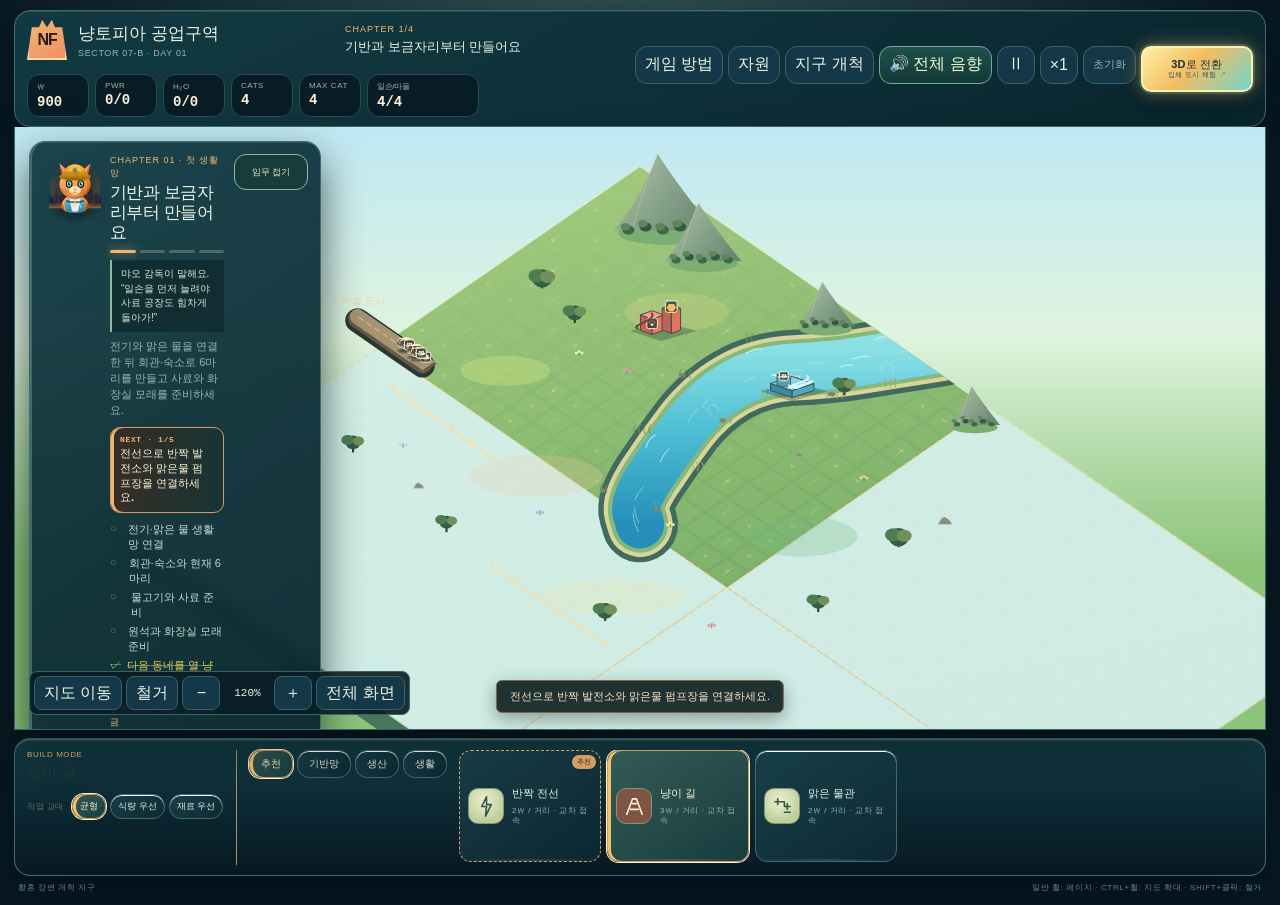
==== commit 9a927e07: "📐 deploy: unify mobile HUD and side rails" ====
--- a/index.html
+++ b/index.html
@@ -1,4 +1,4 @@
-<html lang="ko"><head><meta charset="UTF-8"/><meta name="viewport" content="width=device-width,initial-scale=1.0"/><title>냥토피아 공업구역</title>  <script type="module" crossorigin src="./assets/main-kfOG2mIK.js"></script>
+<html lang="ko"><head><meta charset="UTF-8"/><meta name="viewport" content="width=device-width,initial-scale=1.0"/><title>냥토피아 공업구역</title>  <script type="module" crossorigin src="./assets/main-CL58VYHe.js"></script>
   <link rel="modulepreload" crossorigin href="./assets/rendering-B7Mluke_.js">
-  <link rel="stylesheet" crossorigin href="./assets/main-3hwb4-hP.css">
+  <link rel="stylesheet" crossorigin href="./assets/main-F-uiQNbC.css">
 </head><body><div id="root"></div></body></html>
--- a/assets/main-F-uiQNbC.css
+++ b/assets/main-F-uiQNbC.css
@@ -0,0 +1 @@
+:root{--ink-950:#081923;--ink-900:#0b202a;--panel-900:#0d2633;--panel-800:#143847;--panel-700:#1d4752;--line:#37646a;--line-soft:#294d52;--land:#3d6850;--water:#287787;--power:#f2c94c;--water-status:#78cfff;--signal:#f2b56f;--select:#ee9168;--text:#eaf3e5;--muted:#94b8b0;--danger:#f17d72;--paper:#fff1d8;color:var(--text);background:var(--ink-950);font-synthesis:none;font-family:Inter,Segoe UI,Noto Sans KR,sans-serif}*{box-sizing:border-box}html,body,#root{min-width:320px;min-height:100%;margin:0}body{background:radial-gradient(circle at 48% -15%,#375b5a 0,var(--ink-950) 52%);overflow-x:hidden}button{font:inherit;color:var(--text);background:var(--panel-800);border:1px solid var(--line);cursor:pointer;border-radius:8px;transition:border-color .16s,background .16s,transform .16s}button:hover{background:var(--panel-700);border-color:var(--signal)}button:focus-visible{outline:3px solid var(--signal);outline-offset:2px}button:disabled{cursor:not-allowed;opacity:.43}small{letter-spacing:.07em}.app-shell{width:min(1760px,100%);min-height:100vh;margin:auto;padding:10px 14px 6px}.command-bar{border:1px solid var(--line);background:linear-gradient(#102d39,#0c222d);border-bottom-color:#b17a4e;border-radius:8px 8px 0 0;grid-template-columns:minmax(240px,1.2fr) minmax(250px,1.1fr) auto auto;align-items:center;gap:14px;height:70px;padding:9px 12px;display:grid;box-shadow:0 10px 28px #0005}.brand{align-items:center;gap:11px;min-width:0;display:flex}.brand-mark{color:#2a1b16;background:linear-gradient(145deg,var(--signal),var(--select));letter-spacing:-.08em;clip-path:polygon(12% 18%,30% 18%,38% 0,50% 18%,62% 0,70% 18%,88% 18%,100% 100%,0 100%);border:2px solid #ffd7a0;place-items:center;width:40px;height:40px;font-weight:900;display:grid}.brand b{font-size:17px;display:block}.brand small{color:var(--muted);margin-top:3px;font-size:9px;display:block}.contract-chip{border-left:1px solid var(--line);min-width:0;padding-left:14px}.contract-chip span{color:var(--signal);letter-spacing:.11em;font-size:9px;display:block}.contract-chip b{text-overflow:ellipsis;white-space:nowrap;margin-top:4px;font-size:13px;display:block;overflow:hidden}.core-resources{gap:6px;display:flex}.resource{border:1px solid var(--line-soft);background:#081c25;border-radius:6px;min-width:62px;padding:6px 9px;position:relative}.resource small{color:var(--muted);font-size:8px;display:block}.resource b{color:var(--paper);margin-top:2px;font:700 14px Consolas,monospace;display:block}.resource i{color:var(--power);font:10px Consolas,monospace;position:absolute;bottom:6px;right:6px}.sim-controls{gap:5px;display:flex}.sim-controls button{min-width:38px;height:38px;padding:0 9px}.sim-controls .reset{color:var(--muted);font-size:11px}.economy-strip{border-inline:1px solid var(--line);border-bottom:1px solid var(--line-soft);background:#0a2029;justify-content:flex-end;gap:8px;padding:8px 10px;display:flex}.economy-strip>div{border-left:1px solid var(--line-soft);grid-template-columns:auto auto;column-gap:9px;min-width:105px;padding:6px 9px;display:grid}.economy-strip span{color:var(--muted);font-size:10px}.economy-strip b{text-align:right;font:700 13px Consolas,monospace}.economy-strip small{color:var(--power);grid-column:1/3;margin-top:2px;font-size:8px}.workspace{flex-direction:column;gap:8px;display:flex}.board{background:var(--ink-900);border:1px solid var(--line);border-top:0;height:clamp(540px,67vh,690px);position:relative;overflow:hidden;box-shadow:0 20px 45px #0005}.board canvas{touch-action:none;cursor:crosshair;width:100%;height:100%;display:block}.mission-card{z-index:3;border:1px solid #8b704d;border-left:3px solid var(--signal);-webkit-backdrop-filter:blur(8px);backdrop-filter:blur(8px);background:linear-gradient(145deg,#102d39f2,#0b202af2);border-radius:8px;grid-template-columns:62px 1fr;gap:10px;width:320px;padding:12px;display:grid;position:absolute;top:14px;left:14px;box-shadow:0 12px 28px #0006}.mission-card img{object-fit:contain;filter:drop-shadow(0 5px 6px #0007);width:62px;height:62px}.mission-copy>span{color:var(--signal);letter-spacing:.11em;font-size:9px}.mission-copy h1{letter-spacing:-.03em;margin:3px 0 4px;font-size:17px;line-height:1.18}.mission-copy p{color:var(--muted);margin:0;font-size:11px;line-height:1.45}.mission-copy ul{gap:4px;margin:9px 0 7px;padding:0;list-style:none;display:grid}.mission-copy li{color:#c8d9d2;gap:6px;font-size:11px;display:flex}.mission-copy li i{color:#617e7c;width:15px;font-style:normal}.mission-copy li.done{color:var(--power);-webkit-text-decoration:line-through #62e6c477;text-decoration:line-through #62e6c477}.mission-copy li.done i{color:var(--power)}.mission-copy>small{color:#e6c995;border-top:1px solid var(--line-soft);padding-top:7px;font-size:9px;display:block}.map-controls{z-index:4;border:1px solid var(--line);background:#091d26e8;border-radius:8px;align-items:center;gap:4px;padding:4px;display:flex;position:absolute;bottom:14px;left:14px}.map-controls button{min-width:38px;height:34px;padding:0 9px}.map-controls button.active{color:#17241f;background:var(--signal)}.map-controls b{text-align:center;min-width:46px;font:11px Consolas,monospace}.notice{z-index:3;color:#f7e5c9;text-align:center;pointer-events:none;background:#101f22e8;border:1px solid #80684c;border-radius:6px;max-width:min(560px,45%);padding:8px 13px;font-size:11px;position:absolute;bottom:16px;left:50%;transform:translate(-50%);box-shadow:0 6px 18px #0005}.inspector{z-index:5;border:1px solid var(--line);border-top:3px solid var(--select);-webkit-backdrop-filter:blur(9px);backdrop-filter:blur(9px);background:linear-gradient(145deg,#102d39f7,#0a202af7);border-radius:8px;width:300px;max-height:calc(100% - 28px);padding:14px;position:absolute;top:14px;right:14px;overflow:auto;box-shadow:0 18px 42px #0008}.close{width:32px;height:32px;padding:0;font-size:19px;position:absolute;top:9px;right:9px}.inspector-title{align-items:center;gap:10px;padding-right:36px;display:flex}.large-icon,.tool-icon{color:var(--signal);place-items:center;display:grid}.large-icon{border:1px solid var(--line);background:#0b202a;border-radius:7px;width:44px;height:44px}.large-icon svg{width:28px}.inspector-title small{color:var(--power);font-size:8px}.inspector h2{margin:3px 0 0;font-size:18px}.health{border-left:3px solid var(--danger);background:#1f2829;gap:2px;margin:13px 0;padding:10px;display:grid}.health.online{border-color:var(--power);background:#102f2c}.health b{font-size:12px}.health span{color:var(--muted);font-size:10px}.connection-grid{grid-template-columns:1fr 1fr;gap:5px;display:grid}.connection-grid span{color:#e5b6aa;background:#3b2527;border:1px solid #6f3d40;border-radius:5px;padding:7px;font-size:10px}.connection-grid span.ok{color:#baf2de;background:#13342f;border-color:#28665b}.description{color:var(--muted);font-size:11px;line-height:1.5}.inspector dl{margin:10px 0}.inspector dl div{border-top:1px solid var(--line-soft);justify-content:space-between;padding:7px 0;font-size:10px;display:flex}.inspector dt{color:var(--muted)}.inspector dd{color:var(--paper);margin:0}.danger{color:#ffc8bd;background:#3b2527;border-color:#7f4444;width:100%;padding:9px}.build-dock{border:1px solid var(--line);background:linear-gradient(#102d39,#0b202a);border-top:2px solid #805d43;border-radius:0 0 8px 8px;grid-template-rows:auto auto;grid-template-columns:minmax(250px,.8fr) auto minmax(430px,1.8fr);column-gap:12px;min-height:138px;padding:10px 12px;display:grid;box-shadow:0 14px 30px #0004}.dock-head{border-right:1px solid var(--line-soft);grid-row:1/3;grid-template-columns:auto 1fr;align-content:start;gap:5px 10px;padding-right:12px;display:grid}.dock-head>div:first-child small{color:var(--signal);font-size:8px;display:block}.dock-head>div:first-child b{margin-top:3px;font-size:15px;display:block}.dock-head>span{color:var(--muted);font-size:10px;line-height:1.4}.work-policy{grid-column:1/3;align-items:center;gap:4px;margin-top:8px;display:flex}.work-policy small{color:var(--muted);margin-right:4px;font-size:8px}.work-policy button{padding:5px 7px;font-size:9px}.work-policy button.active,.tool-tabs button.active{color:#182720;background:var(--signal);border-color:#ffd698}.tool-tabs{align-self:start;gap:4px;display:flex}.tool-tabs button{padding:6px 11px;font-size:10px}.tool-row{scrollbar-color:var(--line) transparent;grid-area:1/3/3;align-items:stretch;gap:6px;padding-bottom:3px;display:flex;overflow-x:auto}.tool{text-align:left;background:#0b202a;flex:0 0 142px;grid-template-columns:36px minmax(82px,1fr);align-items:center;gap:8px;min-height:68px;padding:8px;display:grid}.tool.selected{border-color:var(--select);box-shadow:inset 0 -3px var(--select);background:#293735}.tool-icon{width:36px;height:36px;color:var(--muted);border:1px solid var(--line-soft);background:#122f38;border-radius:6px}.tool-icon svg{width:23px;height:23px}.tool.selected .tool-icon{color:var(--paper);background:#7e5543}.tool span b{font-size:11px;display:block}.tool span small{color:var(--muted);margin-top:5px;font-size:8px;line-height:1.3;display:block}footer{color:#63837f;letter-spacing:.08em;text-transform:uppercase;justify-content:space-between;padding:6px 4px;font-size:8px;display:flex}.upgrade-panel{background:linear-gradient(135deg,#081c25,#12313a);border:1px solid #d3a85d;border-radius:8px;gap:7px;margin:10px 0;padding:10px;display:grid;box-shadow:inset 0 0 0 1px #f7d98b22}.upgrade-panel b{color:var(--signal);font-size:12px}.upgrade-panel small{color:var(--muted);overflow-wrap:anywhere;font-size:11px;line-height:1.45}.upgrade-panel button{color:#fff5cc;cursor:pointer;background:#274b49;border:1px solid #d6ae63;border-radius:5px;min-height:36px}.upgrade-panel button:disabled{opacity:.55;cursor:not-allowed}.upgrade-panel button{background:#815936;border-color:#c38b58;min-height:38px;padding:7px;font-size:11px}.upgrade-panel button:disabled{border-color:var(--line-soft);color:#b5c3bc;opacity:1;background:#182d34}.build-dock{background:linear-gradient(#14333e 0,#0a202a 62%,#081923 100%);box-shadow:0 -14px 34px #03101499,inset 0 1px #65807a55}.tool{background:linear-gradient(145deg,#173b46,#0d2731);border-color:#365c60;position:relative;overflow:hidden;box-shadow:inset 0 1px #ffffff0b}.tool:after{content:"";opacity:.7;background:linear-gradient(90deg,#0000,#789b8c55,#0000);height:2px;position:absolute;inset:auto 0 0}.tool:hover{transform:translateY(-2px);box-shadow:0 7px 14px #020c1188,inset 0 1px #ffffff18}.tool.selected{box-shadow:inset 3px 0 var(--signal),0 0 0 1px #d99a6466;background:linear-gradient(145deg,#244d51,#15363c)}.tool.guide-match{border-color:#d78752;box-shadow:0 0 0 2px #f2b56f99,0 0 18px #f2b56f55}.tool.guide-match:not(.selected){transform:translateY(-1px)}.tool-icon{background:radial-gradient(circle at 45% 35%,#355c59,#132c33 70%);border:1px solid #426b68;border-radius:5px}.inspector{background:linear-gradient(#12333e 0,#0b222c 58%,#071a22 100%);box-shadow:-18px 0 40px #020b1099,inset 1px 0 #78928b33}.inspector-title{border-bottom:1px solid #35565a;padding-bottom:10px}.large-icon{background:radial-gradient(circle at 38% 32%,#3a625d,#122a32 72%);box-shadow:inset 0 0 0 1px #6b898155}.health{border-left-width:3px}.flow-meter{background:#071a22;border:1px solid #2d5257;height:24px;margin:8px 0;position:relative;overflow:hidden}.flow-meter>span{background:linear-gradient(90deg,#2d776a,#6bd7b7);transition:width .35s;position:absolute;inset:0 auto 0 0;box-shadow:0 0 14px #62e6c477}.flow-meter>small{z-index:1;color:#f1f5df;letter-spacing:.08em;padding:5px 7px;font:700 9px Consolas,monospace;display:block;position:relative}.economy-strip{grid-template-columns:repeat(6,minmax(0,1fr));display:grid}.courier-card{z-index:7;-webkit-backdrop-filter:blur(8px);backdrop-filter:blur(8px);background:linear-gradient(135deg,#102f3aee,#0a1d28ee);border:1px solid #6f6253;border-left:3px solid #a7744e;grid-template-columns:46px 1fr;gap:9px;width:304px;padding:10px;display:grid;position:absolute;top:18px;right:18px;box-shadow:0 14px 32px #020c1299}.courier-card.ready{border-color:#d4975d #d4975d #d4975d #f2b56f}.courier-card>div:nth-child(2){min-width:0}.courier-card small{color:#d7a66d;letter-spacing:.12em;font:700 8px Consolas,monospace;display:block}.courier-card b{color:#fff0d0;margin-top:3px;font-size:12px;display:block}.courier-card p{color:#9fbab3;margin:4px 0 0;font-size:9px}.courier-card button{background:#6e4d35;border-color:#a77854;grid-column:1/-1;min-height:34px;font-size:10px}.courier-card button:disabled{color:#78918c;opacity:1;background:#112934;border-color:#2f5053}.courier-beacon{background:radial-gradient(circle,#f4ca8277 0,#a75c3550 36%,#102b3500 72%);border:1px solid #a77650;place-items:center;width:44px;height:44px;position:relative;display:grid!important}.courier-beacon i{border:2px solid #f4ca82;width:18px;height:18px;animation:1.8s ease-in-out infinite beacon-pulse;position:absolute;transform:rotate(45deg)}.courier-beacon span{color:#fff0c0;font-weight:900;position:relative}.courier-card.ready .courier-beacon{box-shadow:0 0 20px #f0a86066}@keyframes beacon-pulse{50%{opacity:.45;transform:rotate(45deg)scale(1.28)}}.build-dock{color:#293c36;background:linear-gradient(#f4ead1 0,#dfcfaa 64%,#c9b58c 100%);border-color:#8f7c5b;box-shadow:0 -12px 28px #25352b55,inset 0 1px #fff9e7}.build-dock button{color:#2b4039}.dock-head{border-right-color:#a79572}.dock-head small,.dock-head>span,.tool small{color:#667269}.dock-head b{color:#293a35}.tool,.tool-tabs button,.work-policy button{background:linear-gradient(145deg,#fff8e7,#e8d8b7);border-color:#aa9369;box-shadow:inset 0 1px #fff}.tool:hover{background:#fffaf0;border-color:#8c6b46;box-shadow:0 7px 14px #675b4433,inset 0 1px #fff}.tool.selected,.tool-tabs button.active,.work-policy button.active{color:#fff8e8;background:linear-gradient(145deg,#966746,#75503b);border-color:#5f4133;box-shadow:inset 3px 0 #f2c36b,0 0 0 1px #fff3d0}.tool-icon{color:#31564c;background:radial-gradient(circle at 45% 35%,#eef1cf,#bdcf9d 72%);border-color:#87966f}.resource:last-child{min-width:112px}.resource:last-child small{white-space:nowrap;letter-spacing:-.04em}@media (width<=1500px){.command-bar{grid-template-columns:1fr 1fr auto}.core-resources{grid-area:2/1/auto/3}.command-bar{height:auto}.contract-chip{border-left:0}.sim-controls{grid-area:1/3/3}.build-dock{grid-template-columns:210px auto 1fr}.dock-head>span{display:none}.mission-card{width:292px}.inspector{width:280px}}@media (width<=720px){.app-shell{flex-direction:column;height:100svh;min-height:0;padding:0;display:flex}.command-bar{border-radius:0;flex:none;grid-template-rows:auto auto;grid-template-columns:1fr auto;gap:6px;height:auto;padding:7px 8px;display:grid}.brand-mark{width:36px;height:36px;font-size:11px}.brand b{font-size:13px}.brand small{font-size:7px}.contract-chip{grid-area:2/1/auto/2;padding:0}.contract-chip span{font-size:7px}.contract-chip b{font-size:11px}.core-resources{grid-area:1/2;gap:3px}.resource{min-width:44px;min-height:44px;padding:5px 6px}.resource small{font-size:6px}.resource b{font-size:11px}.resource i{display:none}.sim-controls{grid-area:2/2;justify-self:end}.sim-controls button{min-width:44px;height:44px;padding:0 7px;font-size:10px}.sim-controls button:first-child,.sim-controls .reset{display:none}.economy-strip{z-index:20;grid-template-columns:repeat(3,1fr);padding:6px;display:grid;position:absolute;top:68px;left:6px;right:6px}.economy-strip>div{min-width:0;padding:4px}.workspace{flex:1;gap:0;min-height:0}.board{border-inline:0;flex:1;height:auto;min-height:0}.mission-card{grid-template-columns:48px 1fr;gap:7px;width:calc(100% - 14px);padding:8px;top:7px;left:7px}.mission-card img{width:48px;height:48px}.mission-copy>span{font-size:7px}.mission-copy h1{margin:2px 0;font-size:13px}.mission-copy p{display:none}.mission-copy ul{grid-template-columns:1fr 1fr;gap:3px 7px;margin:5px 0}.mission-copy li{font-size:9px}.mission-copy>small{padding-top:4px;font-size:7px}.map-controls{bottom:42px;left:7px}.map-controls button{min-width:35px;height:32px;font-size:10px}.notice{white-space:nowrap;text-overflow:ellipsis;max-width:none;padding:6px;font-size:9px;bottom:7px;left:7px;right:7px;overflow:hidden;transform:none}.inspector{border-top:3px solid var(--select);border-radius:10px 10px 0 0;width:100%;max-height:58%;padding:11px 12px;inset:auto 0 0}.inspector-title{padding-right:34px}.large-icon{width:36px;height:36px}.large-icon svg{width:23px}.inspector h2{font-size:15px}.health{margin:8px 0;padding:7px}.description{display:none}.connection-grid span{padding:5px}.inspector dl{margin:6px 0}.build-dock{border-inline:0;border-radius:0;flex:0 0 174px;grid-template-rows:auto auto 1fr;grid-template-columns:1fr;gap:5px;min-height:0;padding:6px 7px;display:grid}.dock-head{border:0;grid-area:1/1;align-items:center;gap:7px;padding:0;display:flex}.dock-head>div:first-child{min-width:84px}.dock-head>div:first-child small{font-size:6px}.dock-head>div:first-child b{margin:0;font-size:11px}.dock-head>span{display:none}.work-policy{grid-column:auto;margin:0 0 0 auto}.work-policy small{display:none}.work-policy button{min-height:30px;padding:4px 6px;font-size:8px}.tool-tabs{grid-row:2;overflow-x:auto}.tool-row{grid-area:3/1;gap:5px}.tool{flex-basis:124px;grid-template-columns:32px 1fr;min-height:57px;padding:6px}.tool-icon{width:32px;height:32px}.tool-icon svg{width:20px}.tool span b{font-size:10px}.tool span small{margin-top:3px;font-size:7px}footer{display:none}.map-controls button{min-width:44px;height:44px}.close{width:44px;height:44px}.build-dock{flex-basis:202px}.work-policy button{min-width:44px;min-height:44px;padding:5px 8px}.tool-tabs button{min-height:44px;padding:5px 14px}.tool{min-height:64px}.danger{min-height:44px}}@media (width<=390px){.core-resources .resource:nth-child(2),.core-resources .resource:nth-child(3){display:none}.mission-copy li{font-size:8px}.build-dock{flex-basis:198px}.work-policy button{padding-inline:7px}}@media (width<=720px){.courier-card{grid-template-columns:34px minmax(0,1fr) 94px;align-items:center;gap:6px;width:auto;padding:6px;top:112px;left:7px;right:7px}.courier-beacon{width:32px;height:32px}.courier-beacon i{width:13px;height:13px}.courier-card b{font-size:9px}.courier-card p{display:none}.courier-card button{grid-column:auto;min-height:44px;padding:4px;font-size:9px}.economy-strip{grid-template-columns:repeat(3,1fr)}.tool:hover{transform:none}.inspector{box-shadow:0 -18px 40px #020b10bb}.courier-card{display:none!important}}@media (width>=600px) and (height<=500px){.courier-card{display:none!important}}.board>.map-layer{will-change:transform;width:100%;height:100%;display:block;position:absolute;inset:0}.terrain-layer{z-index:0;pointer-events:none}.dynamic-layer{z-index:1;background:0 0}.perf-hud{z-index:9;pointer-events:none;background:#06171ddd;border:1px solid #62e6c488;gap:2px;min-width:116px;padding:7px 9px;display:grid;position:absolute;bottom:46px;right:10px;box-shadow:0 8px 20px #0008}.perf-hud b{color:#dfffea;font:700 12px Consolas,monospace}.perf-hud span{color:#91cabb;letter-spacing:.08em;font:700 8px Consolas,monospace}.mission-card{grid-template-columns:56px minmax(0,1fr) auto}.mission-toggle{color:#f8e8c8;background:#173c3b;border-color:#8cb9a2;align-self:start;min-width:74px;min-height:36px;padding:6px 8px;font-size:9px;font-weight:800}.mission-card.compact{align-items:center;width:min(330px,100% - 14px)}.mission-card.compact img{width:42px;height:42px}.mission-card.compact .mission-copy p,.mission-card.compact .mission-copy ul,.mission-card.compact .mission-copy>small{display:none}.mission-card.compact .mission-copy h1{margin:2px 0;font-size:13px}@media (width<=720px){.mission-card.compact{grid-template-columns:42px minmax(0,1fr) 74px;width:min(292px,100% - 14px);min-height:60px;right:auto}.mission-card.compact .mission-copy>span{font-size:7px}.mission-toggle{min-height:44px}.mission-card.expanded{grid-template-columns:48px minmax(0,1fr) 74px}.mission-card.expanded .mission-toggle{min-height:44px}}.utility-guide{background:#09272a;border-left:2px solid #6ec8bd;gap:2px;min-width:210px;padding:5px 8px;display:grid}.utility-guide span{color:#dff8ee;align-items:center;gap:6px;font-size:9px;font-weight:800;display:flex}.utility-guide small{color:#86a9a2;font-size:7px;line-height:1.35}.utility-guide i{border-radius:3px;width:18px;height:3px}.utility-guide i.wire{background:#f4c84f;box-shadow:0 0 6px #f4c84f}.utility-guide i.pipe{background:#66c9ef;height:6px;box-shadow:inset 0 -2px #287d9d}.utility-cut{color:#fff3d5;white-space:nowrap;background:#6b4335;border-color:#d59065;min-height:34px;padding:6px 10px;font-size:9px;font-weight:800}.utility-cut:not(:disabled):hover{background:#8a503b}.utility-cut:disabled{color:#8ba09a;background:#172c31;border-color:#456064}@media (width<=720px){.dock-head .utility-guide{flex:1;min-width:0;padding:4px 6px}.utility-guide small{display:none}.dock-head .utility-cut{max-width:82px;min-height:44px;padding-inline:5px}.map-controls{gap:3px;max-width:calc(100% - 12px);bottom:42px;left:6px;right:6px;overflow-x:auto}.map-controls button{flex:none;padding-inline:8px;font-size:10px}.map-controls b{min-width:42px}.fullscreen-toggle{min-width:64px}.danger-mode{color:#fff5d7!important;background:#8b433d!important;border-color:#f29b78!important}.build-dock{flex-basis:184px;padding:5px 6px}.dock-head{gap:4px}.tool-tabs{gap:3px}.tool-tabs button{padding-inline:10px}.tool{flex-basis:116px}.notice{bottom:5px}}@media (width<=390px){.map-controls button{min-width:40px;padding-inline:6px}.map-controls .fullscreen-toggle{min-width:58px}.build-dock{flex-basis:176px}.mission-card.compact{min-height:54px}.mission-card.compact .mission-toggle{min-width:66px}}@media (width>=721px){.fullscreen-toggle{min-width:72px}.danger-mode{color:#fff5d7!important;background:#8b433d!important;border-color:#f29b78!important}}.audio-control{white-space:nowrap;min-width:82px;color:#efffcf!important;background:linear-gradient(#1e514d,#123936)!important;border-color:#77aa9b!important}.audio-control:hover{background:#28625a!important;border-color:#f0c777!important}@media (width<=720px){.sim-controls .audio-control{min-width:66px;padding-inline:6px;font-size:8px}}.sim-controls .view-switch{color:#17312e;white-space:nowrap;transform-origin:50%;background:linear-gradient(135deg,#fff1a8 0,#f4bd62 45%,#71d6cb 100%);border:2px solid #fff0aa;border-radius:10px;align-content:center;place-items:center;min-width:112px;height:46px;padding:4px 12px;font-weight:900;line-height:1.05;text-decoration:none;transition:filter .16s,transform .16s,box-shadow .16s;animation:2.4s ease-in-out infinite viewSwitchGlow;display:grid;position:relative;box-shadow:0 0 0 2px #65d7c633,0 0 18px #f4bd6288,0 8px 18px #020b0d88}.sim-controls .view-switch span{letter-spacing:.02em;font-size:11px}.sim-controls .view-switch small{color:#35534b;letter-spacing:.04em;font-size:7px;font-weight:900}.sim-controls .view-switch:hover{filter:brightness(1.08);transform:translateY(-2px)scale(1.03);box-shadow:0 0 0 3px #8ff3df55,0 0 24px #f6cf73cc,0 10px 22px #020b0daa}.sim-controls .view-switch:focus-visible{outline-offset:3px;outline:3px solid #fff7c4}@keyframes viewSwitchGlow{0%,to{box-shadow:0 0 0 2px #65d7c633,0 0 14px #f4bd6266,0 8px 18px #020b0d88}50%{box-shadow:0 0 0 3px #65d7c655,0 0 24px #f4bd62aa,0 8px 20px #020b0d99}}@media (width<=720px){.sim-controls .view-switch{min-width:86px;height:44px;padding:3px 7px}.sim-controls .view-switch span{font-size:9px}.sim-controls .view-switch small{font-size:6px}}.tool.guide-match:not(.selected){box-shadow:none;background:linear-gradient(145deg,#173b46,#0d2731);border:1px dashed #d9a25f;position:relative;transform:none}.tool.guide-match:not(.selected):before{content:"추천";color:#183b38;z-index:2;background:#d99a64;border-radius:999px;padding:2px 5px;font-size:7px;font-weight:900;position:absolute;top:4px;right:4px}.ghost-actions{z-index:42;pointer-events:auto;background:#091d28ef;border:1px solid #74d5b5;border-radius:12px;gap:6px;padding:6px;display:flex;position:absolute;transform:translate(-50%,-120%);box-shadow:0 8px 24px #0008}.ghost-actions button{width:42px;height:42px;padding:0;font-size:20px}.ghost-actions button:first-child{background:#32856f;border-color:#a7ffe0}.ghost-actions button:disabled{opacity:.45}.edge-toggle,.landscape-hint{display:none}@media (width<=720px){.core-resources,.mission-card.compact,.build-dock.closed{display:none!important}.edge-toggle{z-index:36;writing-mode:vertical-rl;color:#ffe0ad;background:#0c2835ef;border-color:#e8a06a;min-height:90px;padding:10px 7px;display:block;position:absolute;top:48%}.mission-edge{border-radius:0 12px 12px 0;left:0}.build-edge{border-radius:12px 0 0 12px;right:0}.build-dock.open{z-index:34;max-height:58%;position:absolute;bottom:0;left:0;right:0;overflow:auto}.landscape-hint{z-index:100;pointer-events:auto;background:#061820c7;place-items:center;padding:14px;display:grid;position:fixed;inset:0}.landscape-hint-card{color:#eaf3e5;background:linear-gradient(145deg,#123f47,#09252e);border:1px solid #d39b5e;border-radius:20px;width:min(420px,100%);padding:22px;box-shadow:0 28px 70px #000b}.landscape-hint-card small{color:#f2b56f}.landscape-hint-card h2{color:#fff0cf;margin:6px 0}.landscape-hint-card p{color:#aec6ba}.landscape-hint-card>div{gap:8px;display:grid}.landscape-hint-card button{border-radius:12px;min-height:44px}}@media (width<=720px) and (orientation:landscape) and (height<=500px){.command-bar{display:none!important}.mission-card.expanded{width:240px!important;max-height:calc(100% - 12px)!important;top:6px!important;left:6px!important}.build-dock.open{border-radius:12px 0 0 12px!important;width:190px!important;max-height:none!important;inset:0 0 0 auto!important}.build-dock.open .dock-head{display:none}.build-dock.open .tool-row{display:grid;grid-template-columns:1fr!important}.edge-toggle{top:42%}.workspace,.board{height:100vh!important}.map-controls{bottom:8px!important}}.view-edge{text-align:center;min-width:52px;padding:8px 10px;font-weight:900;text-decoration:none;display:none;writing-mode:horizontal-tb!important;color:#fff3d8!important;background:#c27b48!important;border-color:#efb56e!important;min-height:0!important}@media (width<=720px){.view-edge{z-index:46;border-radius:10px 0 0 10px;display:block;position:absolute;top:20%;right:0}.mission-card.expanded{margin:0!important;left:7px!important;right:auto!important;transform:none!important}}@media (width>=600px) and (height<=500px){.view-edge{z-index:46;border-radius:10px 0 0 10px;position:absolute;top:18%;right:0;display:block!important}.mission-card.expanded{margin:0!important;left:8px!important;right:auto!important;transform:none!important}}.mobile-top-hud{display:none}@media (width<=720px),(width>=600px) and (height<=500px){.command-bar{display:none!important}.mobile-top-hud{z-index:50;color:#f8efd9;white-space:nowrap;pointer-events:auto;background:#092830e8;border:1px solid #5d8b82;border-radius:14px;align-items:center;gap:5px;max-width:calc(100% - 20px);height:42px;padding:5px 7px;display:flex;position:absolute;top:6px;left:50%;transform:translate(-50%);box-shadow:0 8px 24px #0007}.mobile-top-hud span{background:#143b40;border-radius:8px;padding:3px 5px;font-size:8px;font-weight:800}.mobile-top-hud button,.mobile-top-hud a{color:#fff1d2;background:#754d31;border:1px solid #b8814f;border-radius:9px;place-items:center;min-width:34px;height:32px;padding:0 6px;font-size:9px;font-weight:900;text-decoration:none;display:grid}.view-edge{display:none!important}.mission-card.expanded,.build-dock.open{top:56px!important}.economy-strip{top:54px!important}}.district-panel{z-index:19;color:#25443d;background:linear-gradient(155deg,#fff4d9f5,#f5d7aeef 58%,#c9efe2f5);border:1px solid #e7bb7b;border-radius:18px;width:min(410px,100% - 28px);padding:16px;position:absolute;top:82px;right:14px;box-shadow:0 18px 44px #152d2b66,inset 0 3px #fff8e488}.district-panel-head{justify-content:space-between;align-items:start;gap:12px;display:flex}.district-panel-head small{color:#b36d45;letter-spacing:.12em;font:800 9px Consolas,monospace}.district-panel h2{color:#27453c;margin:4px 0 0;font-size:18px}.district-panel p{color:#557067;margin:10px 0 12px;font-size:11px;line-height:1.45}.district-panel .close{color:#704d3a;background:#fff4dc;border-color:#d6a66f;border-radius:12px}.district-list{gap:7px;display:grid}.district-row{background:#fff8e7cc;border:1px solid #d6b47e;border-radius:14px;grid-template-columns:minmax(0,1fr) auto;align-items:center;gap:10px;padding:9px 10px;display:grid;box-shadow:0 2px #fff}.district-row b{color:#3c574b;font-size:12px;display:block}.district-row small{color:#718075;margin-top:3px;font-size:9px;line-height:1.3;display:block}.district-row button{color:#fff8e7;white-space:nowrap;background:#df9861;border-color:#b66c48;border-radius:11px;min-height:34px;padding:6px 9px;font-size:10px;font-weight:800}.district-row button:disabled{color:#f8f5e5;opacity:.75;background:#b7b6a5;border-color:#9f9f91}.district-status{color:#317255;background:#c5ead2;border-radius:999px;padding:5px 8px;font:800 9px Consolas,monospace}@media (width<=720px){.district-panel{border-radius:16px;width:calc(100% - 14px);padding:12px;top:7px;right:7px}.district-panel h2{font-size:15px}.district-panel p{margin:7px 0;font-size:10px}.district-row{border-radius:12px;padding:8px}.district-row button{min-height:40px}.district-panel .close{width:40px;height:40px}}.command-bar,.mission-card,.inspector,.build-dock,.economy-strip,.courier-card,.help-card{border-radius:18px}.command-bar button,.mission-card button,.inspector button,.build-dock button,.courier-card button,.help-card button,.tool,.resource{border-radius:12px}.tool-icon,.large-icon,.health,.next-action,.utility-guide{border-radius:10px}.tutorial-modal{z-index:80;-webkit-backdrop-filter:blur(5px);backdrop-filter:blur(5px);background:#09232d88;place-items:center;padding:18px;display:grid;position:fixed;inset:0}.tutorial-modal-card{color:#28443d;background:linear-gradient(155deg,#fff8e6,#f5dfba 56%,#ccefe3);border:2px solid #e5b56e;border-radius:24px;width:min(460px,100%);padding:24px;position:relative;box-shadow:0 28px 70px #071c2499,inset 0 3px #fff}.tutorial-modal-card>small{color:#b66b45;letter-spacing:.13em;font:900 9px Consolas,monospace}.tutorial-modal-card h2{color:#31564c;margin:6px 40px 8px 0;font-size:24px}.tutorial-modal-card p{color:#61756e;margin:0 0 14px;font-size:12px;line-height:1.5}.tutorial-modal-card ul{gap:7px;margin:0 0 16px;padding:0;list-style:none;display:grid}.tutorial-modal-card li{background:#fffaf0;border:1px solid #d9bd89;border-radius:14px;gap:2px;padding:10px 12px;display:grid}.tutorial-modal-card li b{color:#3f5b50;font-size:12px}.tutorial-modal-card li span{color:#738079;font-size:10px}.tutorial-modal-card .close{color:#754e3b;background:#fff4dc;border-color:#d5a36b;border-radius:50%;width:38px;height:38px;position:absolute;top:12px;right:12px}.tutorial-modal-card button:not(.close){color:#fff9e8;background:linear-gradient(#ef9b61,#d4774d);border-color:#b86142;border-radius:14px;width:100%;min-height:44px;font-weight:900}@media (width<=720px){.command-bar,.mission-card,.inspector,.build-dock,.economy-strip,.courier-card,.help-card{border-radius:14px}.tutorial-modal{padding:10px}.tutorial-modal-card{border-radius:20px;padding:19px}.tutorial-modal-card h2{font-size:20px}}.chapter-track{grid-template-columns:repeat(4,1fr);gap:4px;margin:7px 0;display:grid}.chapter-track i{background:#506966;border-radius:3px;height:3px}.chapter-track i.done{background:#7fbf91}.chapter-track i.active{background:#f2b56f;box-shadow:0 0 9px #f2b56f99}.mission-copy blockquote{color:#d8e9df;background:#0b2526aa;border-left:2px solid #8cb9a2;margin:7px 0;padding:7px 9px;font-size:10px;font-style:normal;line-height:1.45}.next-action{background:linear-gradient(90deg,#3b2c23e8,#173432e8);border:1px solid #d89a65;gap:2px;margin:8px 0;padding:7px 9px;display:grid;box-shadow:inset 3px 0 #f2b56f}.next-action small{color:#f2b56f;letter-spacing:.08em;font:800 8px Consolas,monospace}.next-action b{color:#fff5d7;font-size:11px;line-height:1.35}.mission-card.compact .mission-copy blockquote,.mission-card.compact .mission-copy .chapter-track{display:none}.mission-card.compact .next-action{margin:3px 0;padding:4px 7px}.mission-card.compact .next-action small{display:none}.mission-card.compact .next-action b{white-space:nowrap;text-overflow:ellipsis;font-size:9px;overflow:hidden}.help-card{z-index:18;color:#eaf4e9;background:linear-gradient(160deg,#123a3bfa,#071d25fa);border:1px solid #769e91;width:min(350px,100% - 24px);padding:18px;position:absolute;top:84px;right:12px;box-shadow:0 22px 48px #000b}.help-card>small{color:#f2b56f;letter-spacing:.12em;font:800 9px Consolas,monospace}.help-card h2{margin:5px 34px 12px 0;font-size:18px}.help-card ol{counter-reset:manual;gap:8px;margin:0;padding:0;list-style:none;display:grid}.help-card li{counter-increment:manual;border-top:1px solid #45645e;grid-template-columns:90px 1fr;gap:8px;padding:7px;display:grid}.help-card li b:before{content:counter(manual) ". ";color:#f2b56f}.help-card li b{font-size:10px}.help-card li span,.help-card p{color:#bcd0c8;font-size:9px;line-height:1.5}.help-card a{text-align:center;color:#ffeac8;border:1px solid #d99a64;margin-top:10px;padding:9px;font-size:10px;font-weight:800;text-decoration:none;display:block}.help-card .close{position:absolute;top:8px;right:8px}@media (width<=720px){.sim-controls button:first-child{display:block}.sim-controls button:nth-child(2){display:none}.help-card{width:auto;top:7px;left:7px;right:7px}.mission-card.expanded .mission-copy blockquote{font-size:8px}.mission-card.expanded .next-action b{font-size:9px}.mission-card.expanded{max-height:56%;overflow:auto}.chapter-track{margin:4px 0}}.command-bar,.mission-card,.inspector,.build-dock,.economy-strip,.courier-card,.help-card{background:linear-gradient(145deg,#123b43f2,#09252ef2);border-color:#426b6c;border-radius:16px;box-shadow:0 18px 42px #020e14a8,inset 0 1px #d5f0d51c}.build-dock{color:#eaf3e5;background:linear-gradient(#143b45 0,#0a242e 62%,#081923 100%)}.build-dock button,.tool,.tool-tabs button,.work-policy button{color:#eaf3e5;background:linear-gradient(145deg,#173f49,#0d2933);border-color:#426b6c}.tool:hover{background:#204b50;border-color:#e8b76a}.tool.selected,.tool-tabs button.active,.work-policy button.active{color:#fff5d7;background:linear-gradient(145deg,#345b57,#173c3e);border-color:#d39b5e}.district-panel{color:#eaf3e5;background:linear-gradient(145deg,#123b43f5,#09252ef5);border-color:#d39b5e}.district-panel h2,.district-row b{color:#fff0cf}.district-panel p,.district-row small{color:#a8c2b8}.district-row{background:#12343bcc;border-color:#426b6c}.district-row.locked{background:#0d2a33bb}.district-panel .close{color:#fff0cf;background:#173f43;border-color:#6f9a8d}.district-row button{color:#fff5d7;background:#855d3c;border-color:#d39b5e}@media (width<=480px){.contract-chip,.core-resources{display:none!important}.command-bar{min-height:62px;max-height:112px;overflow:hidden;grid-template-rows:auto!important;grid-template-columns:1fr auto!important}.sim-controls{grid-area:1/2!important}.build-dock{flex-basis:142px!important}.build-dock>.dock-head{display:none}.tool{flex-basis:104px!important;min-height:52px!important}.mission-card.expanded{max-height:48%;overflow:auto}}@media (width>=600px) and (height<=500px){.app-shell{overflow:hidden;flex-direction:column!important;height:100vh!important;min-height:0!important;padding:0!important;display:flex!important}.command-bar{overflow:hidden;border-radius:0!important;grid-template-rows:64px!important;grid-template-columns:170px 1fr auto!important;gap:6px!important;height:64px!important;min-height:64px!important;max-height:64px!important;padding:5px 8px!important;display:grid!important}.contract-chip,.core-resources{display:none!important}.sim-controls{white-space:nowrap;align-self:center;grid-area:1/3!important}.sim-controls button,.sim-controls a{min-width:34px!important;height:34px!important;padding:0 6px!important;font-size:8px!important}.brand-mark{width:34px!important;height:34px!important}.brand b{font-size:11px!important}.workspace{flex:1!important;min-height:0!important}.board{height:100%!important;min-height:0!important}.build-dock{grid-template-columns:auto 1fr!important;width:auto!important;height:116px!important;max-height:116px!important;padding:4px 6px!important;display:grid!important;bottom:6px!important;left:8px!important;right:8px!important}.build-dock>.dock-head{display:none!important}.tool-tabs{padding:2px 0!important}.tool-tabs button{min-height:32px!important;padding:3px 9px!important}.tool-row{padding:3px 0!important}.tool{flex-basis:108px!important;min-height:50px!important}.mission-card{overflow:auto;max-height:190px!important;top:70px!important}.mission-card.compact{width:280px!important}.notice{max-width:46%!important;bottom:128px!important;left:auto!important;right:8px!important}.command-bar{display:none!important}.edge-toggle{z-index:45;writing-mode:vertical-rl;min-height:90px;padding:10px 7px;position:absolute;top:44%;display:block!important}.mission-edge{border-radius:0 10px 10px 0;left:0}.build-edge{border-radius:10px 0 0 10px;right:0}.mission-card.compact{display:none!important}.mission-card.expanded{position:absolute;overflow:auto;width:250px!important;max-height:calc(100% - 16px)!important;display:grid!important;top:8px!important;left:8px!important}.build-dock.closed{display:none!important}.build-dock.open{z-index:44;overflow:auto;width:300px!important;height:auto!important;max-height:none!important;display:block!important;position:absolute!important;inset:8px 8px 8px auto!important}.build-dock.open .tool-row{grid-template-columns:1fr 1fr!important;display:grid!important}.map-controls{bottom:8px!important}.notice{max-width:45%!important;bottom:8px!important}.workspace,.board{height:100vh!important}}@media (width<=720px),(width>=600px) and (height<=500px){.board .mission-card.expanded,.board .build-dock.open{max-height:calc(100% - 64px)!important;top:56px!important}.board .view-edge{display:none!important}}.tutorial-modal{pointer-events:auto}.tutorial-modal-card{color:#eaf3e5;background:linear-gradient(145deg,#123f47,#09252e 70%);border:1px solid #d39b5e;border-radius:18px;width:min(460px,100%);padding:24px;box-shadow:0 28px 70px #020e14cc,inset 0 1px #fff4d522}.tutorial-modal-card>small{color:#f2b56f}.tutorial-modal-card h2{color:#fff0cf}.tutorial-modal-card p{color:#aec6ba}.tutorial-modal-card li{background:#0d3038;border-color:#426b6c;border-radius:12px}.tutorial-modal-card li b{color:#fff0cf}.tutorial-modal-card li span{color:#a8c2b8}.tutorial-modal-card .close{color:#fff0cf;background:#173f43;border-color:#6f9a8d}.tutorial-modal-card button:not(.close){color:#fff7dc;background:linear-gradient(#b47a48,#785035);border-color:#e0ad68;border-radius:12px}
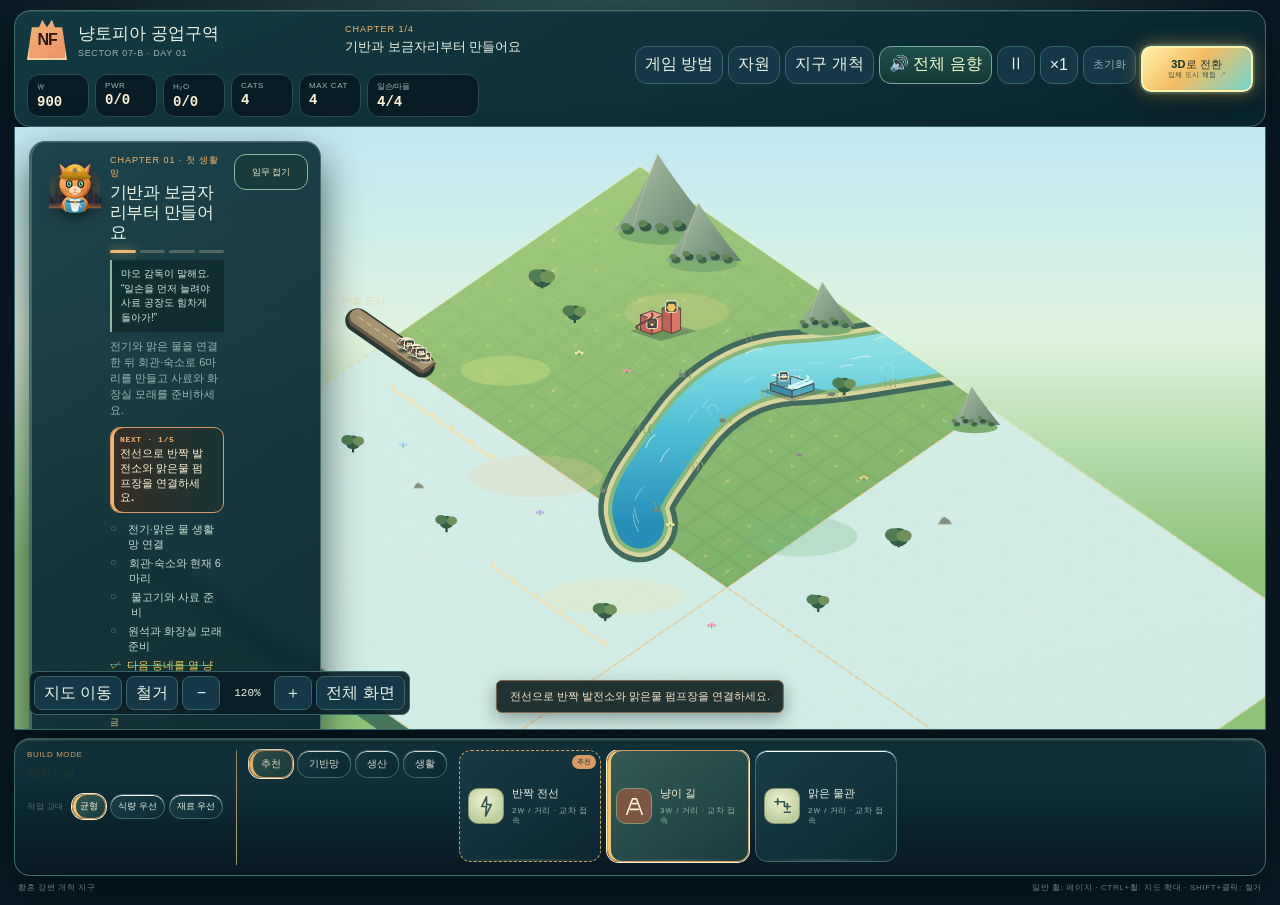
==== commit d0b56c81: "♿ deploy: restore fullscreen across dimension switches" ====
--- a/index.html
+++ b/index.html
@@ -1,4 +1,4 @@
-<html lang="ko"><head><meta charset="UTF-8"/><meta name="viewport" content="width=device-width,initial-scale=1.0"/><title>냥토피아 공업구역</title>  <script type="module" crossorigin src="./assets/main-CL58VYHe.js"></script>
-  <link rel="modulepreload" crossorigin href="./assets/rendering-B7Mluke_.js">
+<html lang="ko"><head><meta charset="UTF-8"/><meta name="viewport" content="width=device-width,initial-scale=1.0"/><title>냥토피아 공업구역</title>  <script type="module" crossorigin src="./assets/main-CxiecMkJ.js"></script>
+  <link rel="modulepreload" crossorigin href="./assets/rendering-BYcd8GTu.js">
   <link rel="stylesheet" crossorigin href="./assets/main-F-uiQNbC.css">
 </head><body><div id="root"></div></body></html>
